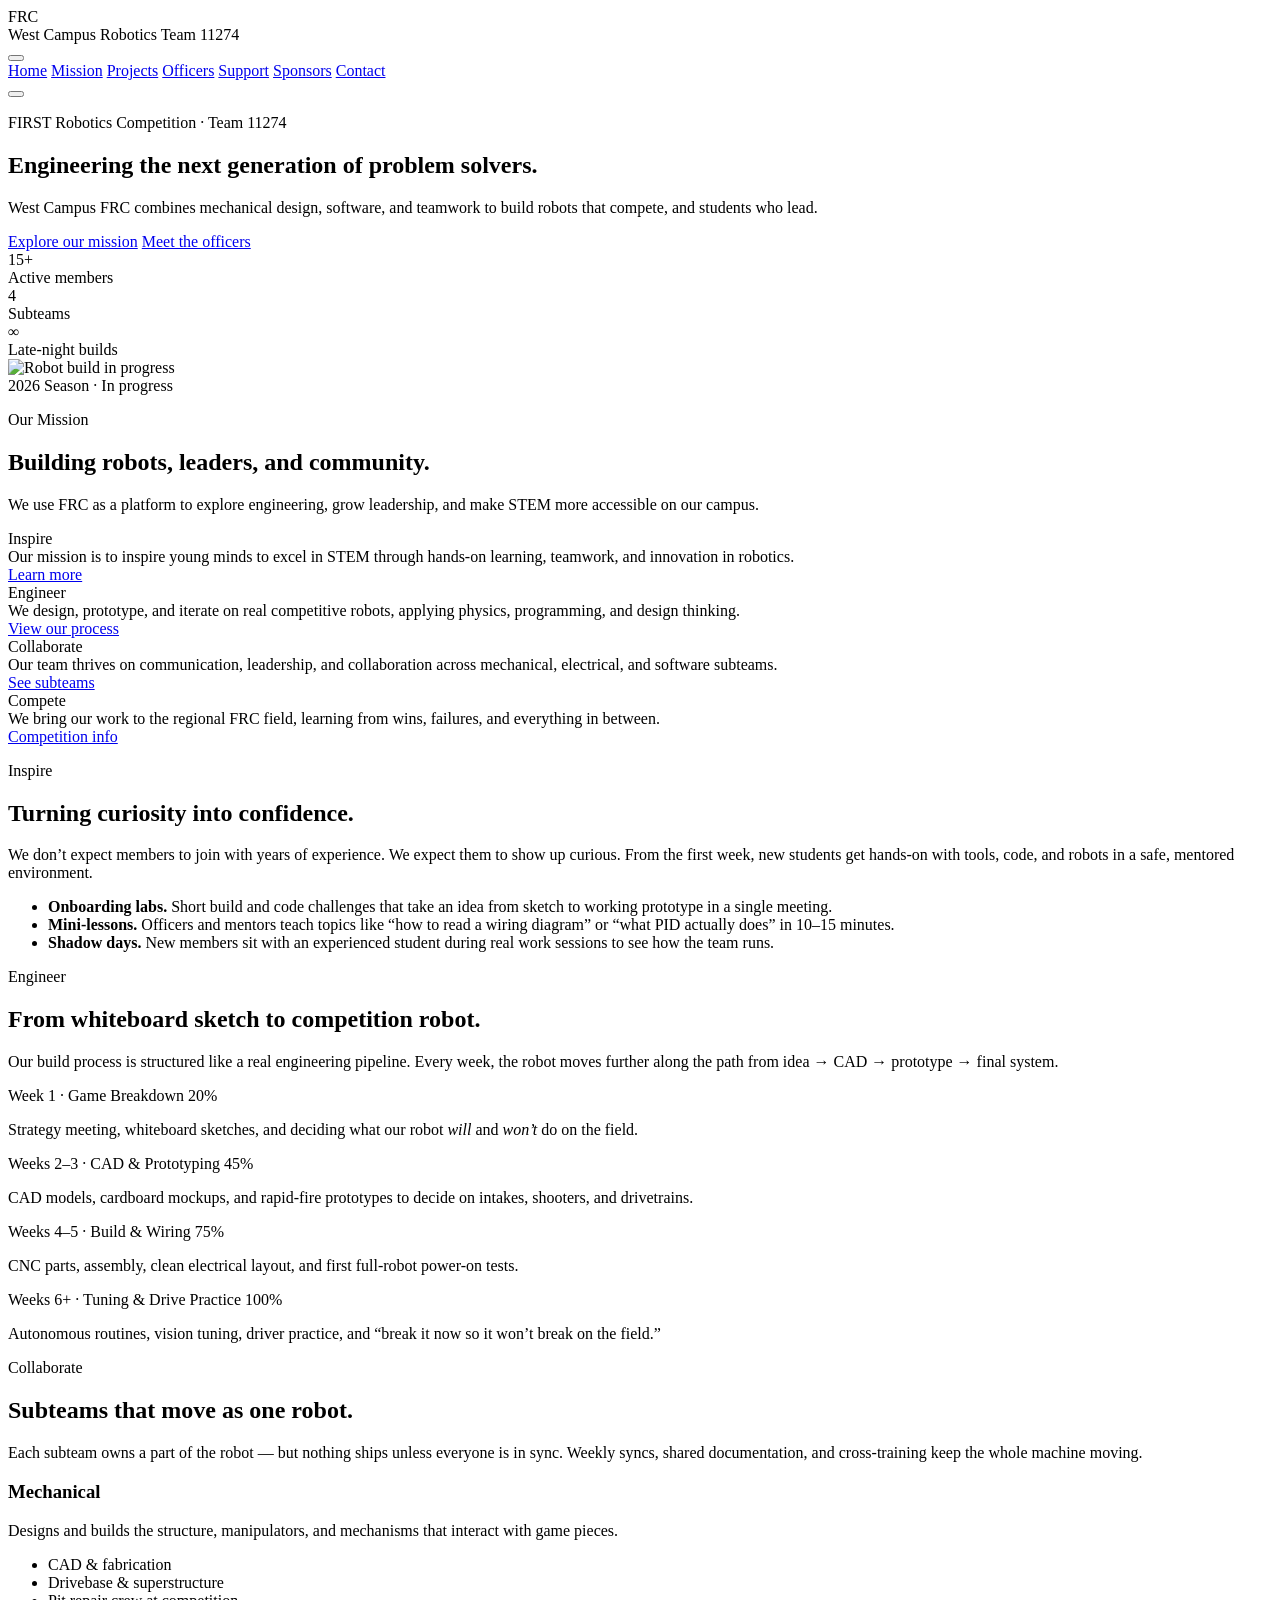
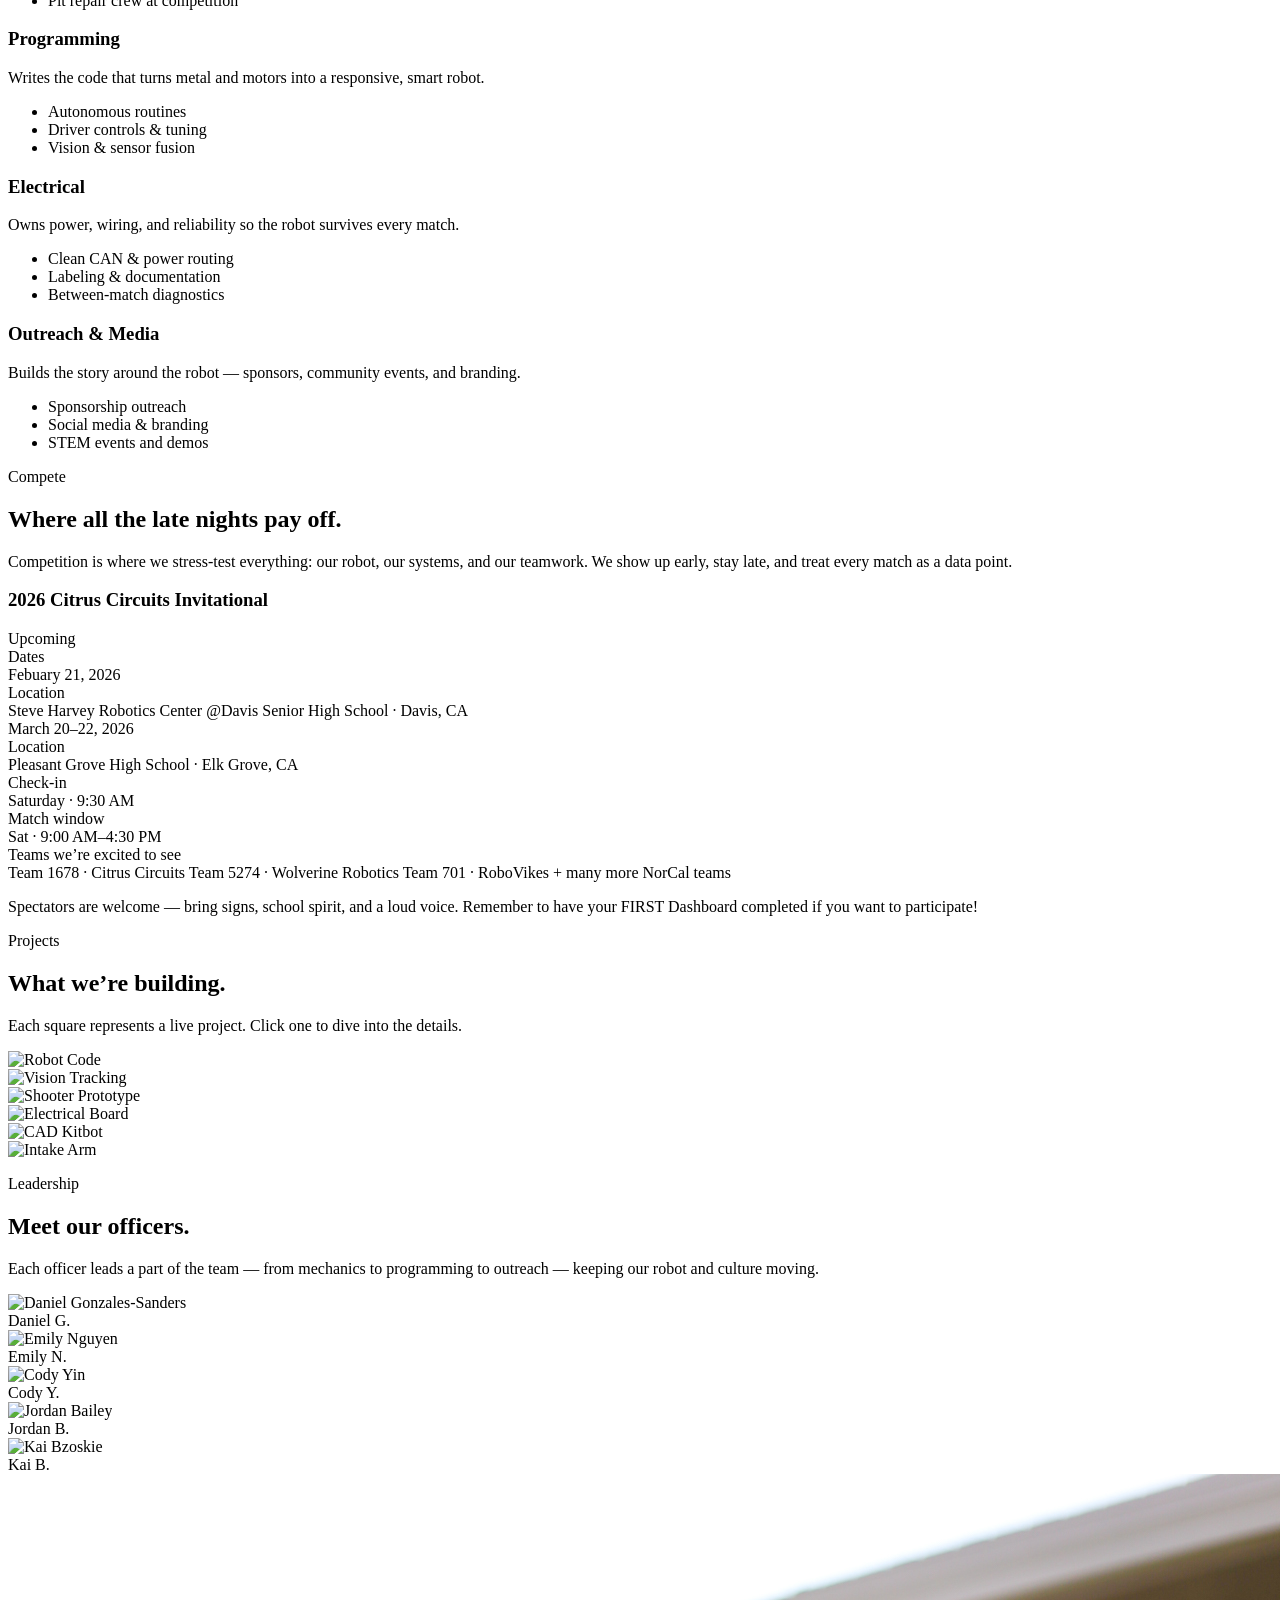
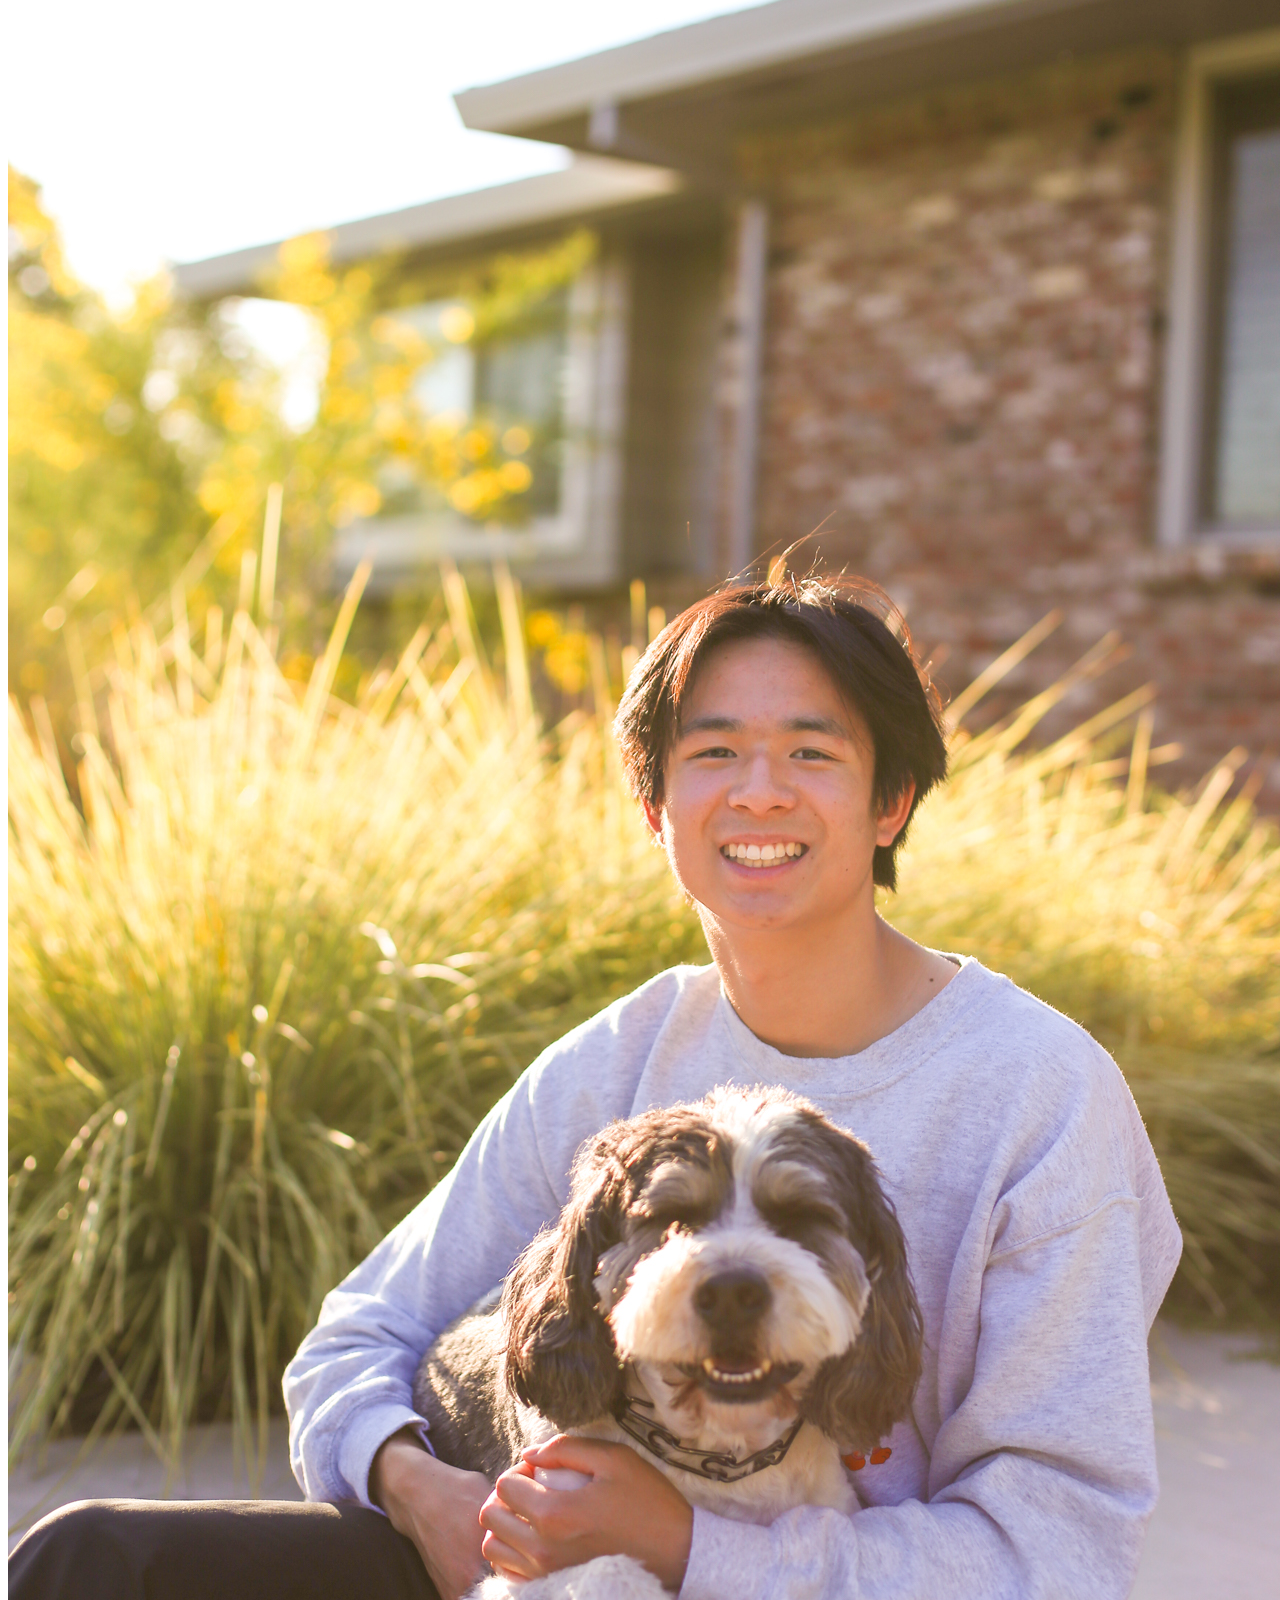
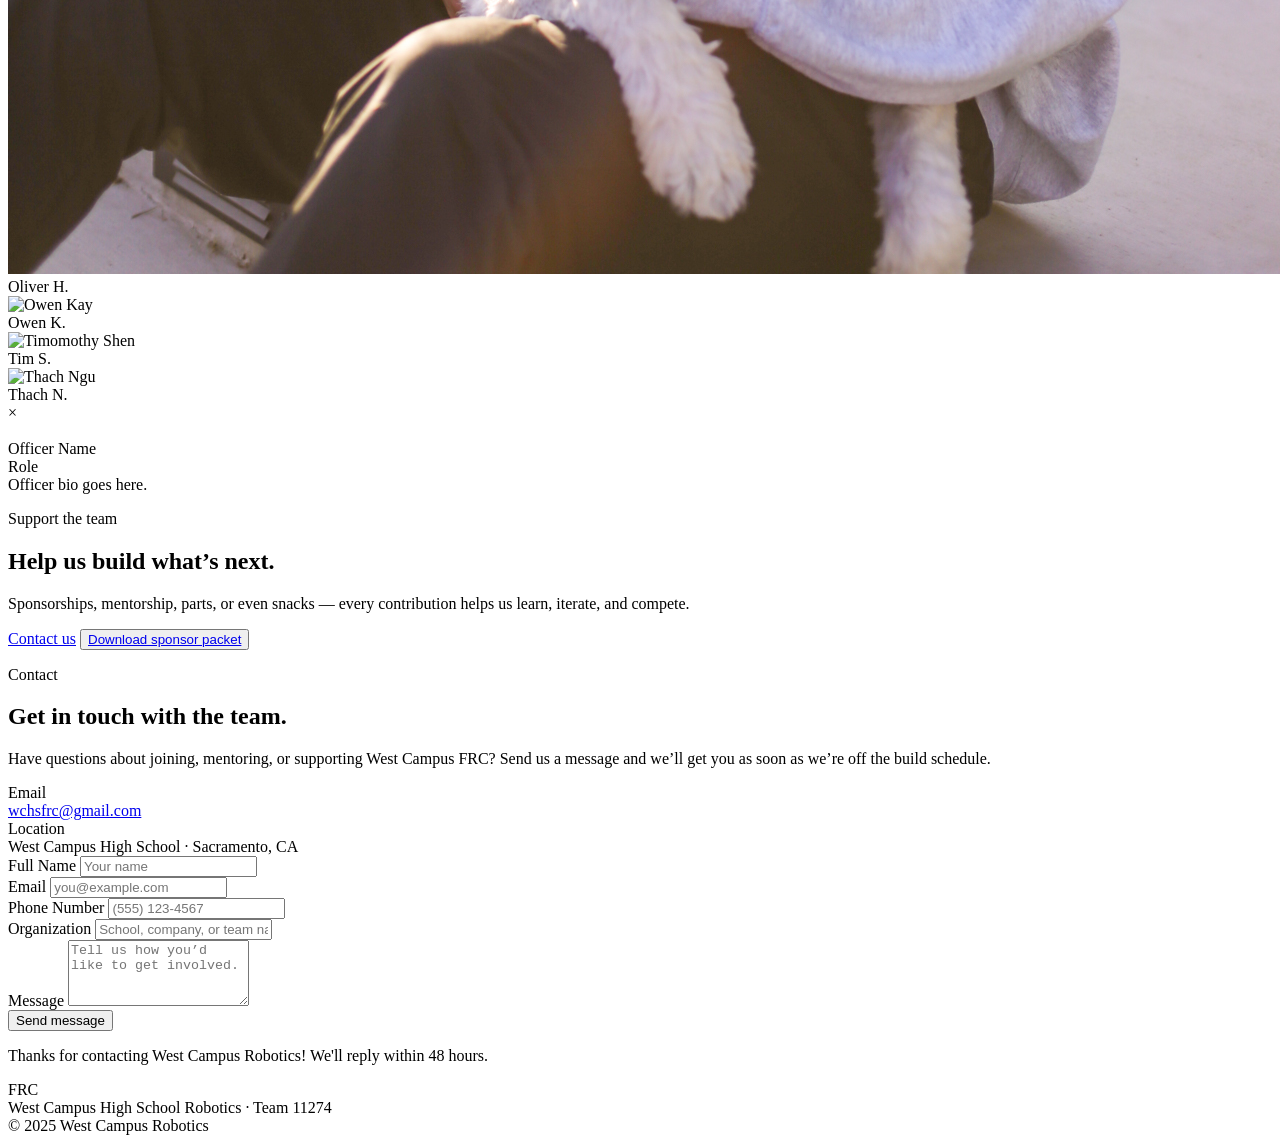
==== index.html @ cd5c5768 "Merge 1e0a1fef176ecf3894f6954271ad31648d14e95d into 5b5dcba4cce250e4c6a0058573b00d35b178fed2" ====
<!DOCTYPE html>
<html lang="en">
<head>
  <meta charset="UTF-8" />
  <meta name="viewport" content="width=device-width, initial-scale=1.0" />
  <title>West Campus FRC</title>
  <!-- Optional: Archscale-style fonts -->
  <link href="https://fonts.googleapis.com/css2?family=DM+Sans:wght@400;500;700&family=Playfair+Display:wght@500;700&display=swap" rel="stylesheet">
  <link rel="stylesheet" href="index.css" />
  <script src="https://kit.fontawesome.com/eb28b34f1e.js" crossorigin="anonymous"></script>
</head>
<body>
  <div class="page-wrapper">

    <!-- ============ NAVBAR ============ -->
    <header class="navbar">
  <div class="nav-logo">
    <div class="logo-mark">FRC</div>
    <div class="logo-text">
      <span>West Campus</span>
      <span>Robotics Team 11274</span>
    </div>
  </div>

  <button class="nav-toggle" id="nav-toggle" aria-label="Toggle navigation">
    <i class="fa-solid fa-bars"></i>
  </button>

  <div class="nav-right">
    <nav class="nav-links" id="nav-links">
      <a href="#hero">Home</a>
      <a href="#mission">Mission</a>
      <a href="#projects">Projects</a>
      <a href="#officers">Officers</a>
      <a href="#support">Support</a>
      <a href="sponsors.html">Sponsors</a>
      <a href="#contact">Contact</a>
    </nav>

    <!-- theme toggle -->
    <button class="theme-toggle" id="theme-toggle" aria-label="Toggle light / dark mode">
      <span class="theme-icon theme-icon-sun">
        <i class="fa-solid fa-sun"></i>
      </span>
      <span class="theme-icon theme-icon-moon">
        <i class="fa-solid fa-moon"></i>
      </span>
    </button>
  </div>
</header>


    <!-- ============ HERO ============ -->
    <main class="main">
      <section class="hero" id="hero">
        <div class="hero-left">
          <p class="eyebrow">FIRST Robotics Competition · Team 11274</p>
          <h1 class="hero-title">Engineering the next generation of problem solvers.</h1>
          <p class="hero-subtitle">
            West Campus FRC combines mechanical design, software, and teamwork to build robots that compete, 
            and students who lead.
          </p>
          <div class="hero-actions">
            <a href="#mission" class="btn primary">Explore our mission</a>
            <a href="#officers" class="btn ghost">Meet the officers</a>
          </div>

          <div class="hero-stats">
            <div class="stat">
              <div class="stat-number">15+</div>
              <div class="stat-label">Active members</div>
            </div>
            <div class="stat">
              <div class="stat-number">4</div>
              <div class="stat-label">Subteams</div>
            </div>
            <div class="stat">
              <div class="stat-number">∞</div>
              <div class="stat-label">Late-night builds</div>
            </div>
          </div>
        </div>

        <div class="hero-right">
          <div class="hero-image-frame">
            <img src="robot-2791677_1920.jpg" alt="Robot build in progress" />
          </div>
          <div class="hero-tag">
            <span class="dot"></span>
            <span>2026 Season · In progress</span>
          </div>
        </div>
      </section>

      <!-- ============ MISSION SECTION ============ -->
      <section class="mission-section" id="mission">
        <div class="section-header">
          <p class="eyebrow">Our Mission</p>
          <h2 class="section-title">Building robots, leaders, and community.</h2>
          <p class="section-description">
            We use FRC as a platform to explore engineering, grow leadership, and make STEM more accessible on our campus.
          </p>
        </div>

        <div class="mission-grid">
          <div class="mission">
            <div class="mission-name">Inspire</div>
            <div class="mission-about">
              Our mission is to inspire young minds to excel in STEM through hands-on learning, teamwork, and innovation in robotics.
            </div>
            <div class="explore-btn">
              <a href="#mission-inspire" class="explore-btn">Learn more</a>
            </div>
          </div>
          <div class="mission">
            <div class="mission-name">Engineer</div>
            <div class="mission-about">
              We design, prototype, and iterate on real competitive robots, applying physics, programming, and design thinking.
            </div>
            <div class="explore-btn">
              <a href="#mission-engineer" class="explore-btn">View our process</a>
            </div>
          </div>
          <div class="mission">
            <div class="mission-name">Collaborate</div>
            <div class="mission-about">
              Our team thrives on communication, leadership, and collaboration across mechanical, electrical, and software subteams.
            </div>
            <div class="explore-btn">
              <a href="#mission-collaborate" class="explore-btn">See subteams</a>
            </div>
          </div>
          <div class="mission">
            <div class="mission-name">Compete</div>
            <div class="mission-about">
              We bring our work to the regional FRC field, learning from wins, failures, and everything in between.
            </div>
            <div class="explore-btn">
              <a href="#mission-compete" class="explore-btn">Competition info</a>
            </div>
          </div>
        </div>
      </section>

      <!-- ============ MISSION DETAIL: INSPIRE ============ -->
<section class="mission-detail inspire-detail" id="mission-inspire">
  <div class="mission-detail-inner">
    <div class="mission-detail-text">
      <p class="eyebrow">Inspire</p>
      <h2 class="section-title">Turning curiosity into confidence.</h2>
      <p class="section-description">
        We don’t expect members to join with years of experience. We expect them to show up curious.
        From the first week, new students get hands-on with tools, code, and robots in a safe, mentored
        environment.
      </p>

      <ul class="mission-bullets">
        <li><span><i class="fa-solid fa-flask"></i></span><div><strong>Onboarding labs.</strong> Short build and code challenges that take an idea from sketch to working prototype in a single meeting.</div></li>
        <li><span><i class="fa-solid fa-person-chalkboard"></i></span><div><strong>Mini-lessons.</strong> Officers and mentors teach topics like “how to read a wiring diagram” or “what PID actually does” in 10–15 minutes.</div></li>
        <li><span><i class="fa-solid fa-people-group"></i></span><div><strong>Shadow days.</strong> New members sit with an experienced student during real work sessions to see how the team runs.</div></li>
      </ul>
    </div>
  </div>
</section>

<!-- ============ MISSION DETAIL: ENGINEER ============ -->
<section class="mission-detail engineer-detail" id="mission-engineer">
  <div class="mission-detail-inner">
    <div class="mission-detail-text">
      <p class="eyebrow">Engineer</p>
      <h2 class="section-title">From whiteboard sketch to competition robot.</h2>
      <p class="section-description">
        Our build process is structured like a real engineering pipeline. Every week, the robot moves
        further along the path from idea → CAD → prototype → final system.
      </p>

      <div class="process-timeline">
        <div class="timeline-step" data-percent="20">
          <div class="timeline-top">
            <span class="timeline-label">Week 1 · Game Breakdown</span>
            <span class="timeline-percent">0%</span>
          </div>
          <div class="timeline-bar">
            <div class="timeline-bar-inner"></div>
          </div>
          <p class="timeline-desc">
            Strategy meeting, whiteboard sketches, and deciding what our robot <em>will</em> and <em>won’t</em> do on the field.
          </p>
        </div>

        <div class="timeline-step" data-percent="45">
          <div class="timeline-top">
            <span class="timeline-label">Weeks 2–3 · CAD & Prototyping</span>
            <span class="timeline-percent">0%</span>
          </div>
          <div class="timeline-bar">
            <div class="timeline-bar-inner"></div>
          </div>
          <p class="timeline-desc">
            CAD models, cardboard mockups, and rapid-fire prototypes to decide on intakes, shooters, and drivetrains.
          </p>
        </div>

        <div class="timeline-step" data-percent="75">
          <div class="timeline-top">
            <span class="timeline-label">Weeks 4–5 · Build & Wiring</span>
            <span class="timeline-percent">0%</span>
          </div>
          <div class="timeline-bar">
            <div class="timeline-bar-inner"></div>
          </div>
          <p class="timeline-desc">
            CNC parts, assembly, clean electrical layout, and first full-robot power-on tests.
          </p>
        </div>

        <div class="timeline-step" data-percent="100">
          <div class="timeline-top">
            <span class="timeline-label">Weeks 6+ · Tuning & Drive Practice</span>
            <span class="timeline-percent">0%</span>
          </div>
          <div class="timeline-bar">
            <div class="timeline-bar-inner"></div>
          </div>
          <p class="timeline-desc">
            Autonomous routines, vision tuning, driver practice, and “break it now so it won’t break on the field.”
          </p>
        </div>
      </div>
    </div>
  </div>
</section>

<!-- ============ MISSION DETAIL: COLLABORATE ============ -->
<section class="mission-detail collaborate-detail" id="mission-collaborate">
  <div class="mission-detail-inner">
    <div class="mission-detail-text">
      <p class="eyebrow">Collaborate</p>
      <h2 class="section-title">Subteams that move as one robot.</h2>
      <p class="section-description">
        Each subteam owns a part of the robot — but nothing ships unless everyone is in sync.
        Weekly syncs, shared documentation, and cross-training keep the whole machine moving.
      </p>

      <div class="subteam-grid">
        <div class="subteam-card">
          <h3>Mechanical</h3>
          <p>Designs and builds the structure, manipulators, and mechanisms that interact with game pieces.</p>
          <ul>
            <li>CAD & fabrication</li>
            <li>Drivebase & superstructure</li>
            <li>Pit repair crew at competition</li>
          </ul>
        </div>

        <div class="subteam-card">
          <h3>Programming</h3>
          <p>Writes the code that turns metal and motors into a responsive, smart robot.</p>
          <ul>
            <li>Autonomous routines</li>
            <li>Driver controls & tuning</li>
            <li>Vision & sensor fusion</li>
          </ul>
        </div>

        <div class="subteam-card">
          <h3>Electrical</h3>
          <p>Owns power, wiring, and reliability so the robot survives every match.</p>
          <ul>
            <li>Clean CAN & power routing</li>
            <li>Labeling & documentation</li>
            <li>Between-match diagnostics</li>
          </ul>
        </div>

        <div class="subteam-card">
          <h3>Outreach & Media</h3>
          <p>Builds the story around the robot — sponsors, community events, and branding.</p>
          <ul>
            <li>Sponsorship outreach</li>
            <li>Social media & branding</li>
            <li>STEM events and demos</li>
          </ul>
        </div>
      </div>
    </div>
  </div>
</section>

<!-- ============ MISSION DETAIL: COMPETE ============ -->
<section class="mission-detail compete-detail" id="mission-compete">
  <div class="mission-detail-inner">
    <div class="mission-detail-text">
      <p class="eyebrow">Compete</p>
      <h2 class="section-title">Where all the late nights pay off.</h2>
      <p class="section-description">
        Competition is where we stress-test everything: our robot, our systems, and our teamwork. We show up early,
        stay late, and treat every match as a data point.
      </p>

      <div class="event-card">
        <div class="event-header">
          <h3>2026 Citrus Circuits Invitational</h3>
          <span class="event-tag">Upcoming</span>
        </div>
        <div class="event-info-grid">
          <div>
            <div class="event-label">Dates</div>
            <div class="event-value">Febuary 21, 2026</div>
          </div>
          <div>
            <div class="event-label">Location</div>
            <div class="event-value">Steve Harvey Robotics Center @Davis Senior High School · Davis, CA</div>
            <div class="event-value">March 20–22, 2026</div>
          </div>
          <div>
            <div class="event-label">Location</div>
            <div class="event-value">Pleasant Grove High School · Elk Grove, CA</div>
          </div>
          <div>
            <div class="event-label">Check-in</div>
            <div class="event-value">Saturday · 9:30 AM</div>
          </div>
          <div>
            <div class="event-label">Match window</div>
            <div class="event-value">Sat · 9:00 AM–4:30 PM</div>
          </div>
        </div>

        <div class="event-opponents">
          <div class="event-label">Teams we’re excited to see</div>
          <div class="opponent-chips">
            <span>Team 1678 · Citrus Circuits</span>
            <span>Team 5274 · Wolverine Robotics</span>
            <span>Team 701 · RoboVikes</span>
            <span>+ many more NorCal teams</span>
          </div>
        </div>

        <p class="event-note">
          Spectators are welcome — bring signs, school spirit, and a loud voice.  
          Remember to have your FIRST Dashboard completed if you want to participate!
        </p>
      </div>
    </div>
  </div>
</section>


      <!-- ============ PROJECTS ============ -->
<section class="projects-section" id="projects">
  <div class="section-header">
    <p class="eyebrow">Projects</p>
    <h2 class="section-title">What we’re building.</h2>
    <p class="section-description">
      Each square represents a live project. Click one to dive into the details.
    </p>
  </div>

  <!-- Masonry-style grid -->
  <div class="projects-grid">
    <div class="project-tile large"
         data-title="Robot Code"
         data-desc="The essential code required to control the robot in competition."
         data-members="Daniel, Owen, Kai"
         data-img="robot1.jpg">
    </div>

    <div class="project-tile wide"
         data-title="Vision Tracking"
         data-desc="AI-powered AprilTag detection feeding real-time pose estimates into autonomous path planning."
         data-members="Emily, Jordan"
         data-img="IMG_4439.jpeg">
    </div>

    <div class="project-tile tall"
         data-title="Shooter Prototype"
         data-desc="Spin-up wheel shooter with adjustable hood for high-accuracy scoring at varying distances."
         data-members="Cody, Daniel"
         data-img="IMG_4515.jpeg">
    </div>

    <div class="project-tile"
         data-title="Electrical Board"
         data-desc="Reworking power routing, CAN loops, and labeling so repairs between matches take minutes, not hours."
         data-members="Kai, Emily"
         data-img="IMG_4586.jpeg">
    </div>

    <div class="project-tile small"
         data-title="CAD Kitbot"
         data-desc="Full parametric CAD assembly of the base chassis so new members can learn from a clean model."
         data-members="Owen, Cody"
         data-img="bumper.jpeg">
    </div>

    <div class="project-tile wide"
         data-title="Intake Arm"
         data-desc="Deployable intake tuned for fast floor pickup without compromising frame perimeter rules."
         data-members="Daniel, Jordan"
         data-img="IMG_4610.jpeg">
    </div>
  </div>
</section>


      <!-- ============ OFFICERS SECTION ============ -->
      <section class="officer-section" id="officers">
        <div class="section-header">
          <p class="eyebrow">Leadership</p>
          <h2 class="section-title">Meet our officers.</h2>
          <p class="section-description">
            Each officer leads a part of the team — from mechanics to programming to outreach — keeping our robot and culture moving.
          </p>
        </div>

        <div class="officers">
          <div class="officer" id="danielg">
            <div class="picture">
              <img src="1000006856.jpg" alt="Daniel Gonzales-Sanders">
            </div>
            <div class="officer-cover">Daniel G.</div>
          </div>

          <div class="officer" id="emilyn">
            <div class="picture">
              <img src="1000006857.jpg" alt="Emily Nguyen">
            </div>
            <div class="officer-cover">Emily N.</div>
          </div>

          <div class="officer" id="codyy">
            <div class="picture">
              <img src="IMG_20251208_205117(1).jpg" alt="Cody Yin">
            </div>
            <div class="officer-cover">Cody Y.</div>
          </div>

          <div class="officer" id="jordanb">
            <div class="picture">
              <img src="9068102699051357667.jpg.jpeg" alt="Jordan Bailey">
            </div>
            <div class="officer-cover">Jordan B.</div>
          </div>

          <div class="officer" id="kaib">
            <div class="picture">
              <img src="kaib.png" alt="Kai Bzoskie">
            </div>
            <div class="officer-cover">Kai B.</div>
          </div>

          <div class="officer" id="oliverh">
            <div class="picture">
              <img src="2025OliverASB-2.JPG" alt="Oliver Hsu">
            </div>
            <div class="officer-cover">Oliver H.</div>
          </div>
          <div class="officer" id="owenk">
            <div class="picture">
              <img src="1000006859.jpg" alt="Owen Kay" style="object-position: center;">
            </div>
            <div class="officer-cover">Owen K.</div>
          </div>
          <div class="officer" id="tims">
            <div class="picture">
              <img src="engineer-8499904_1920.jpg" alt="Timomothy Shen">
            </div>
            <div class="officer-cover">Tim S.</div>
          </div>
          <div class="officer" id="thachn">
            <div class="picture">
              <img src="IMG_5117.jpg" alt="Thach Ngu" style="object-position: center;">
            </div>
            <div class="officer-cover">Thach N.</div>
          </div>
          
          
          

          <!-- Officer popup -->
          <div class="officer-popup" id="officer-popup">
            <div class="close-btn" id="popup-close">×</div>
            <div class="officer-popup-top">
              <div class="officer-popup-img">
                <img src="1000006856.jpg" alt="" id="officer-popup-img">
              </div>
              <div class="officer-popup-name-role">
                <div class="officer-popup-name" id="officer-popup-name">Officer Name</div>
                <div class="officer-popup-role" id="officer-popup-role">Role</div>
              </div>
            </div>
            <div class="officer-popup-bottom" id="officer-popup-bio">
              Officer bio goes here.
            </div>
          </div>
        </div>
      </section>

      


      <!-- ============ SUPPORT / FOOTER CTA ============ -->
      <section class="support-section" id="support">
        <div class="support-inner">
          <div class="support-left">
            <p class="eyebrow">Support the team</p>
            <h2 class="section-title">Help us build what’s next.</h2>
            <p class="section-description">
              Sponsorships, mentorship, parts, or even snacks — every contribution helps us learn, iterate, and compete.
            </p>
          </div>
          <div class="support-right">
            <a href="mailto:wchsfrc@gmail.com" id="contact-btn" class="btn primary">Contact us</a>
            <button class="btn ghost" id="download-btn" type="button" >
              <a href="Red and White Corporate Manager Services Contract A4.pdf" class="download-btn" download>Download sponsor packet</a></button>
          </div>
        </div>
      </section>

        <section class="contact-section" id="contact">
        <div class="contact-inner">
          <div class="contact-left">
            <p class="eyebrow">Contact</p>
            <h2 class="section-title">Get in touch with the team.</h2>
            <p class="section-description">
              Have questions about joining, mentoring, or supporting West Campus FRC? 
              Send us a message and we’ll get you as soon as we’re off the build schedule.
            </p>

            <div class="contact-details">
              <div class="contact-row">
                <i class="fa-solid fa-envelope"></i>
                <div>
                  <div class="contact-label">Email</div>
                  <a href="mailto:wchsfrc@gmail.com">wchsfrc@gmail.com</a>
                </div>
              </div>
              <div class="contact-row">
                <i class="fa-solid fa-location-dot"></i>
                <div>
                  <div class="contact-label">Location</div>
                  <div>West Campus High School · Sacramento, CA</div>
                </div>
              </div>
            </div>
          </div>

          <form class="contact-form" id="contact-form" action="https://formsubmit.co/wchsfrc@gmail.com" method="POST">
            <input type="hidden" name="_subject" value="New message from West Campus FRC site">
            <input type="hidden" name="_template" value="table">
            <input type="hidden" name="_captcha" value="false">
            <input type="hidden" name="_autoresponse" value="Thanks for contacting West Campus Robotics! We'll reply soon.">
            <input type="hidden" name="_next" value="">

            <input type="text" name="_honey" style="display:none">


            <div class="form-row">
              <label for="name">Full Name</label>
              <input type="text" id="name" name="name" placeholder="Your name" required>
            </div>
            <div class="form-row">
              <label for="email">Email</label>
              <input type="email" id="email" name="email" placeholder="you@example.com" required>
            </div>
            <div class="form-row">
              <label for="phone">Phone Number</label>
              <input
                type="tel"
                id="phone"
                name="phone"
                placeholder="(555) 123-4567"
                pattern="[\d\s\-\+\(\)]{7,}" inputmode="numeric" required

              >
            </div>

            <div class="form-row">
              <label for="organization">Organization</label>
              <input
                type="text"
                id="organization"
                name="organization"
                placeholder="School, company, or team name" required
              >
            </div>

            <div class="form-row">
              <label for="message">Message</label>
              <textarea id="message" name="message" rows="4" placeholder="Tell us how you’d like to get involved." required></textarea>
            </div>
            <button type="submit" class="btn primary form-submit">Send message</button>
            <p class="form-success" id="form-success">
              Thanks for contacting West Campus Robotics! We'll reply within 48 hours.
            </p>
          </form>
        </div>
      </section>

    </main>

    <footer class="footer">
      <div class="footer-left">
        <div class="logo-mark">FRC</div>
        <span>West Campus High School Robotics · Team 11274</span>
      </div>
      <div class="footer-right">
        <span>© 2025 West Campus Robotics</span>
      </div>
    </footer>
  </div>

  <script src="index.js"></script>
</body>
</html>
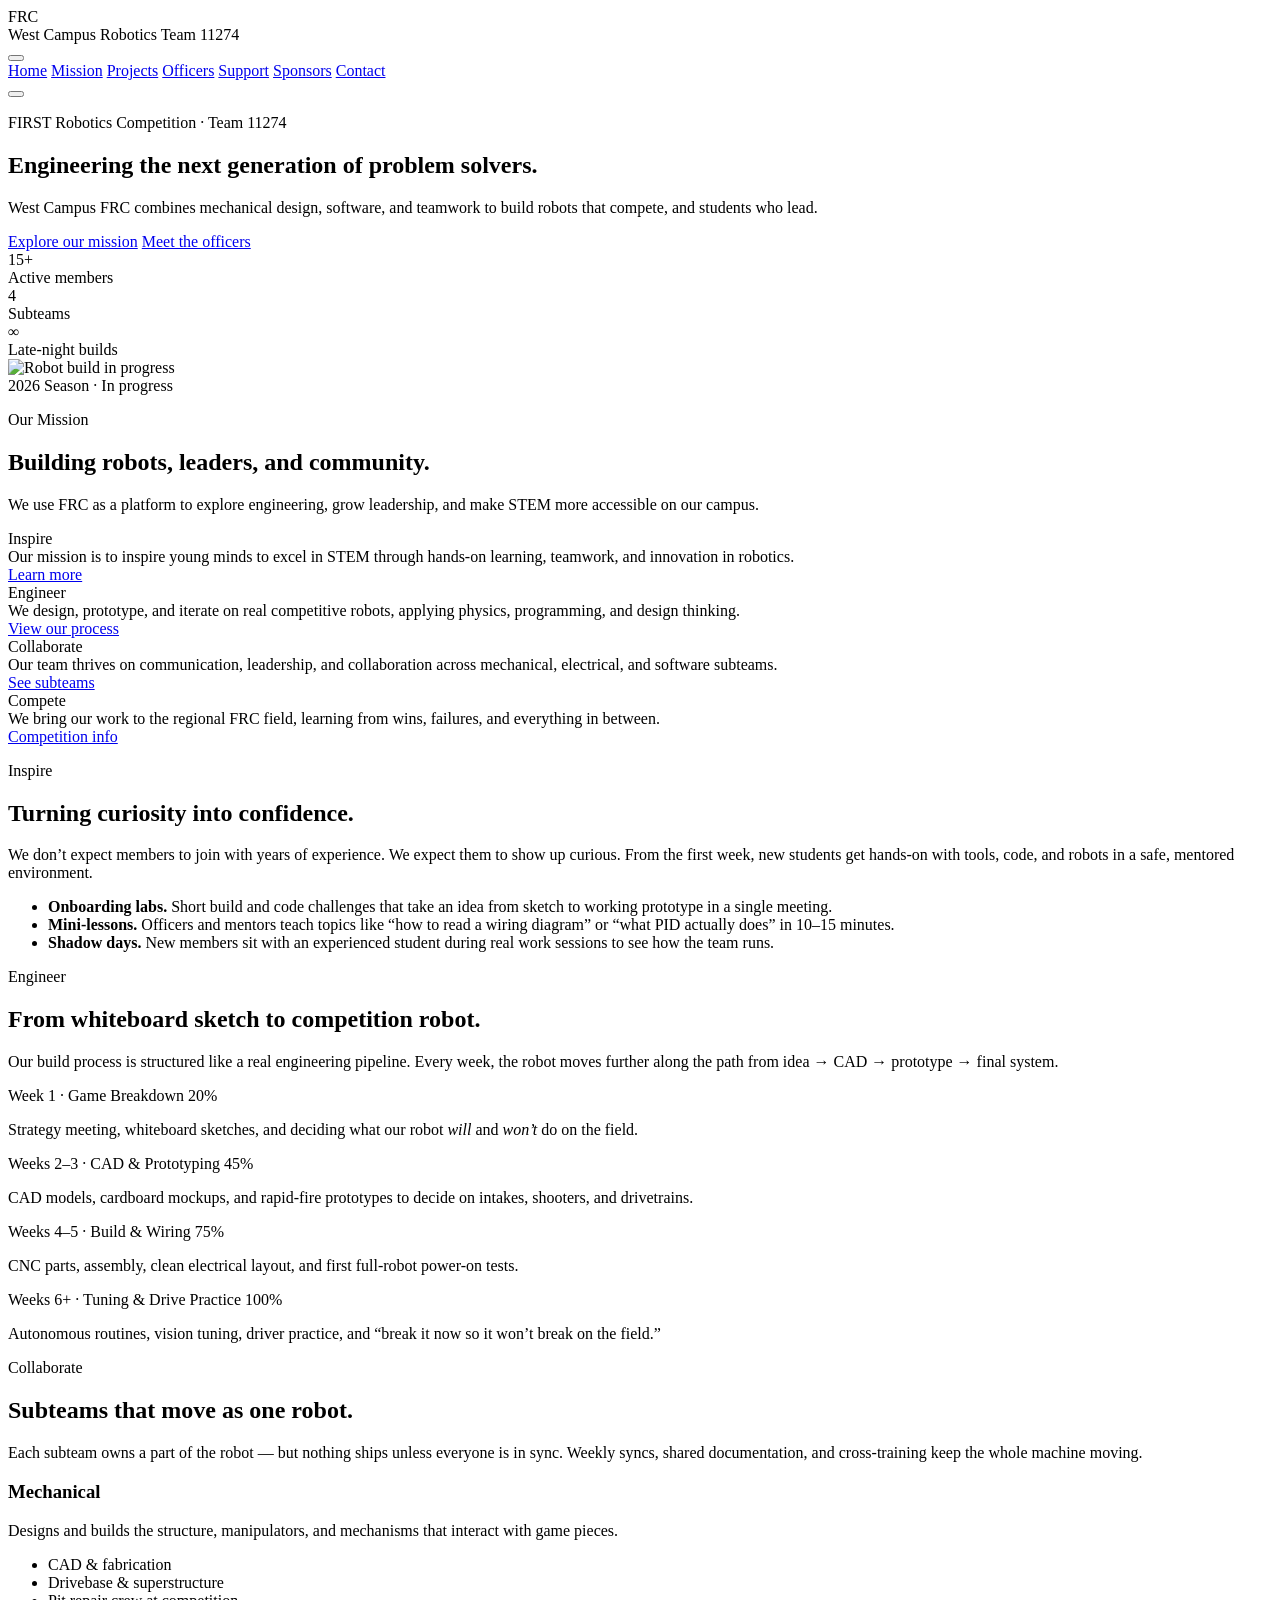
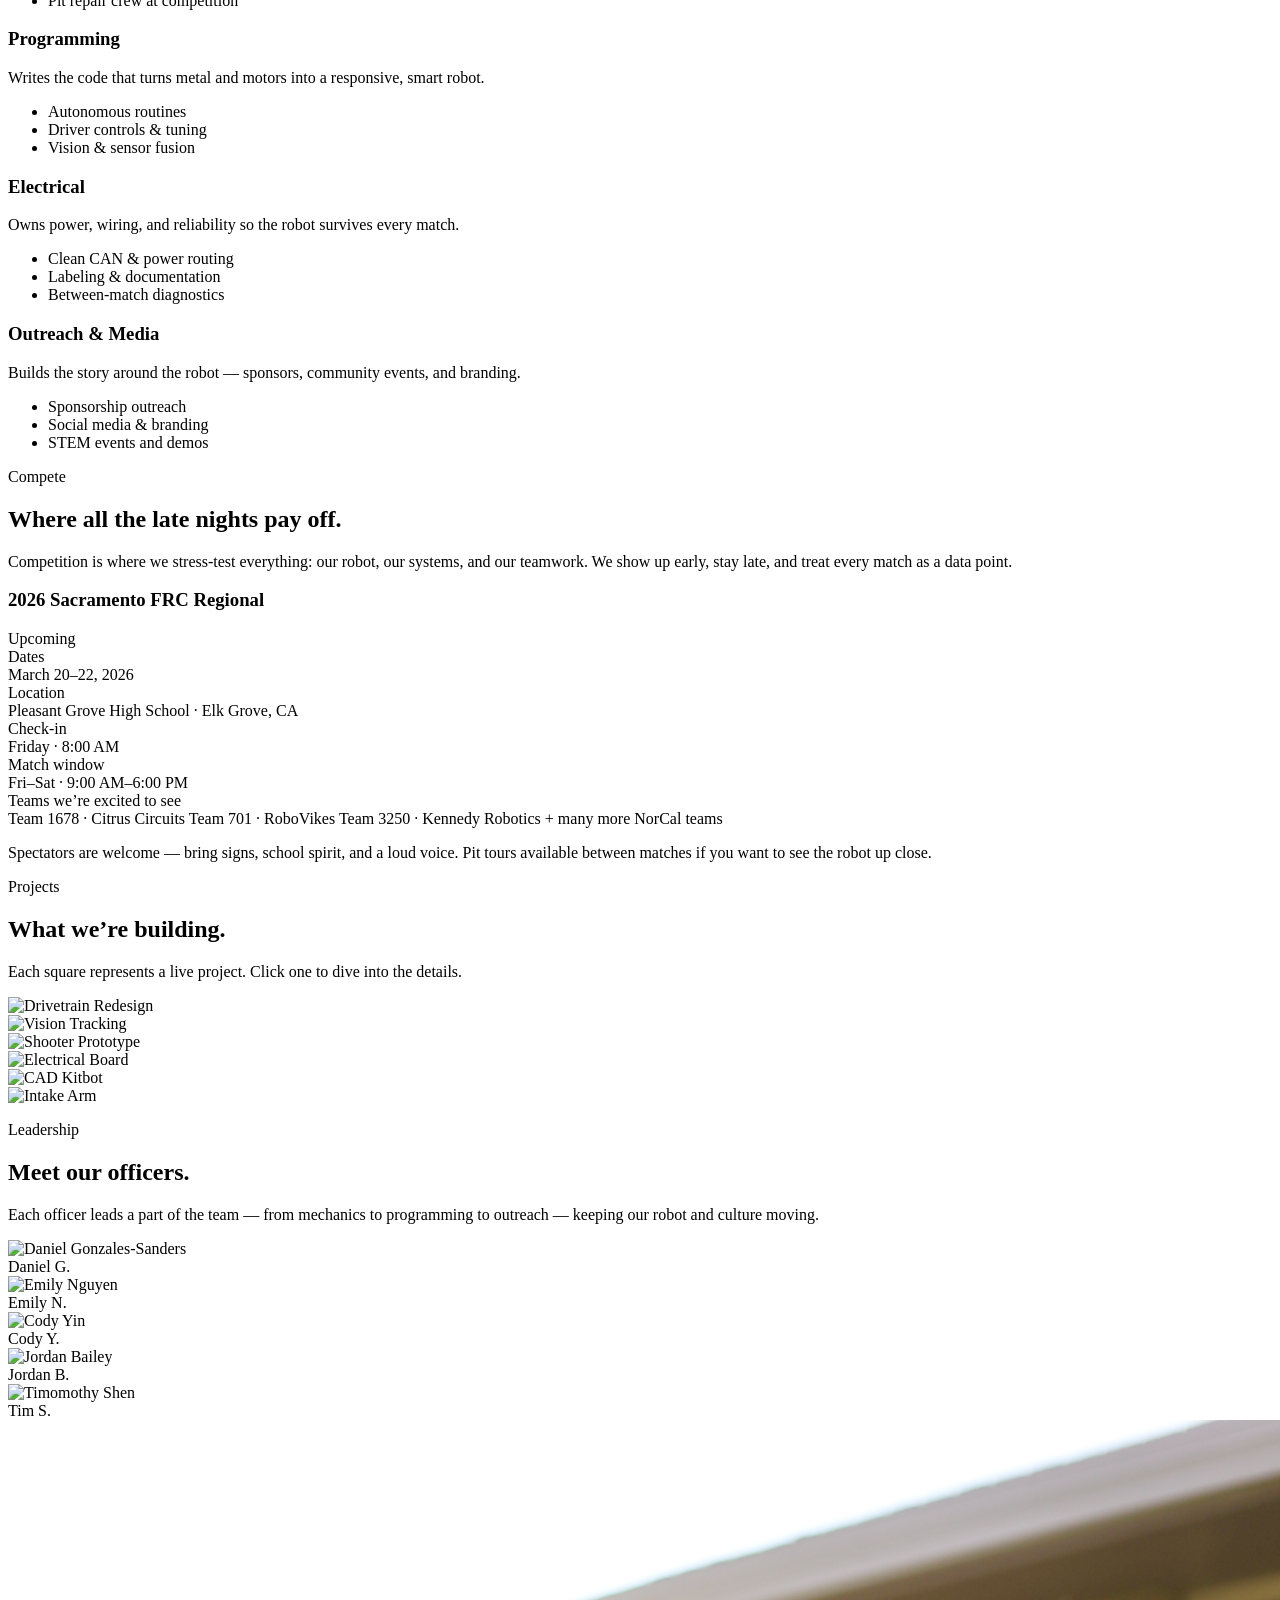
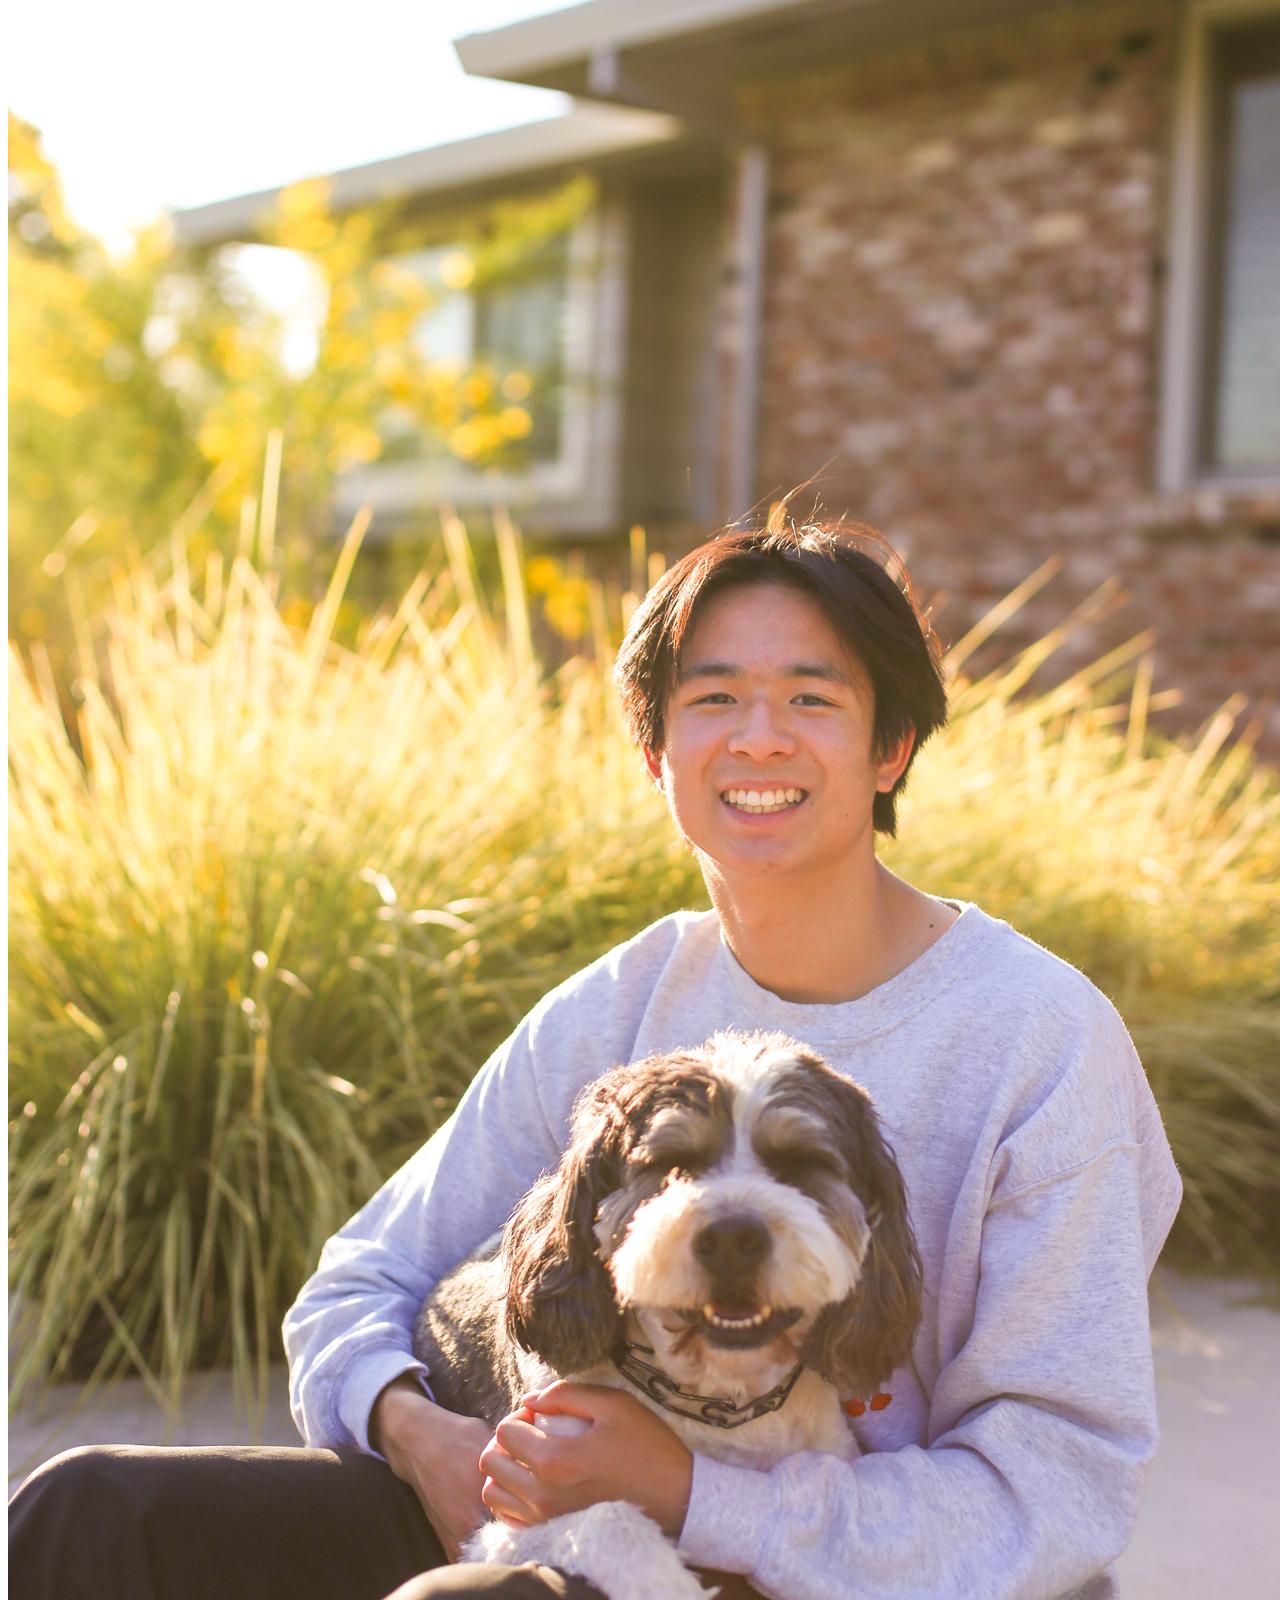
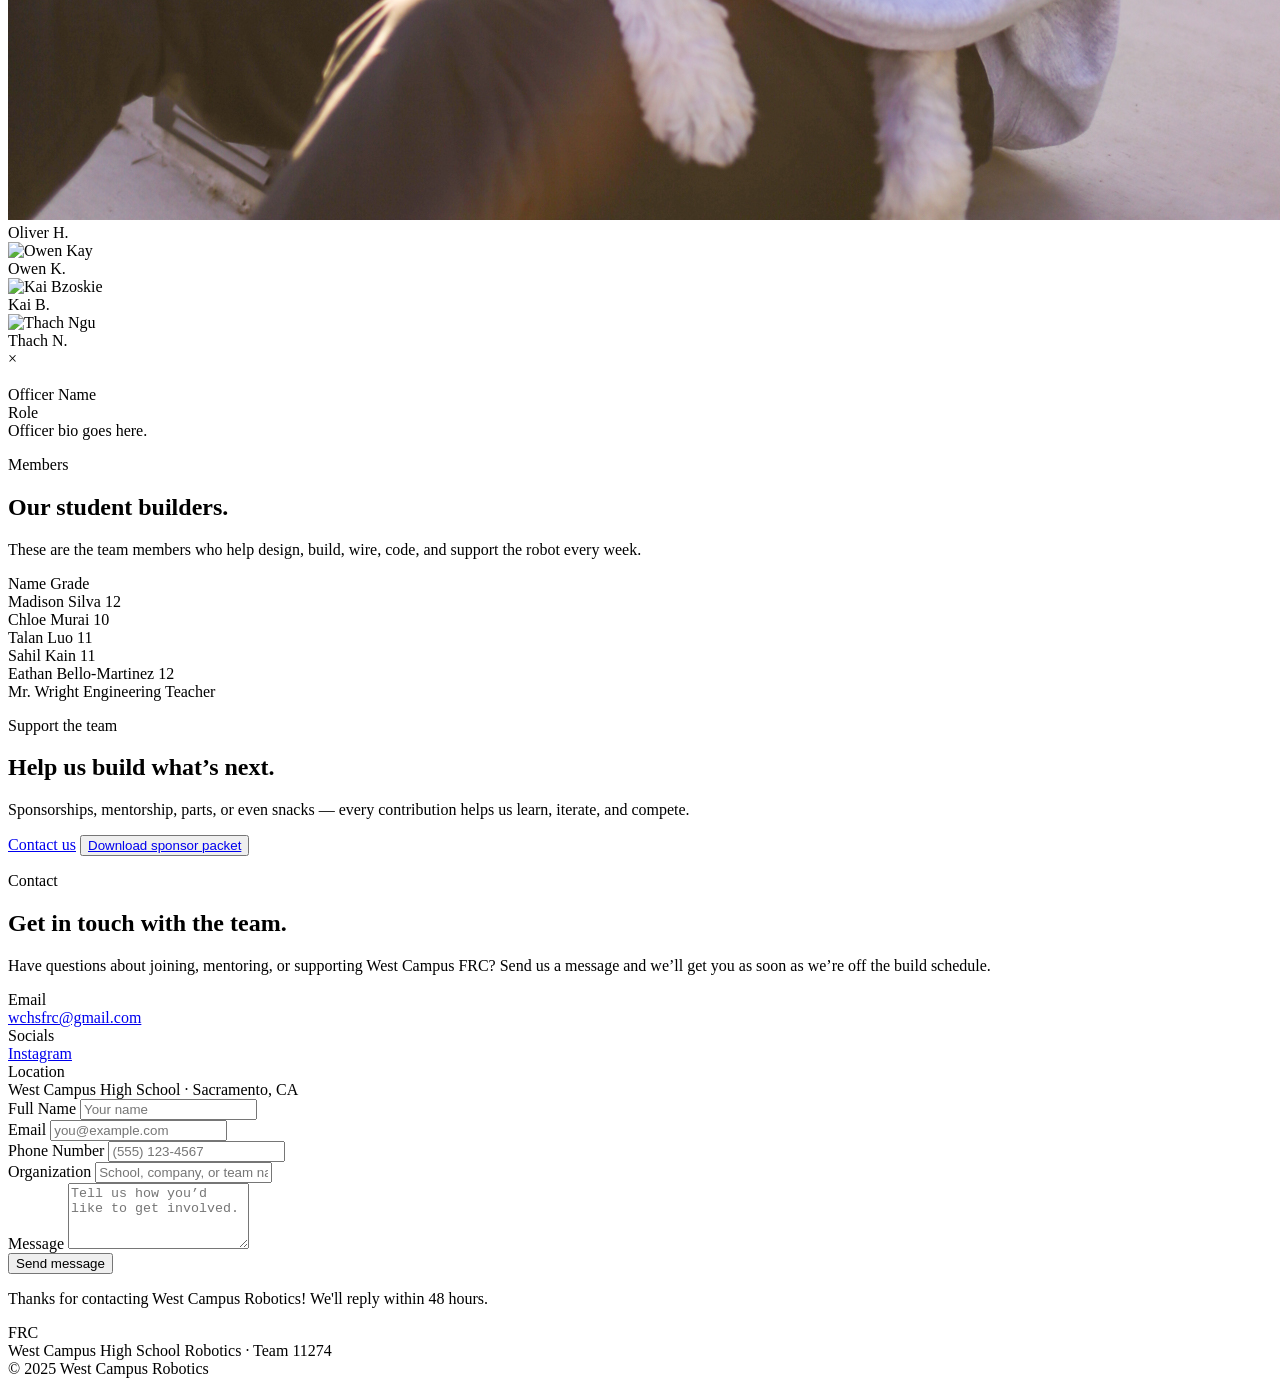
==== commit 22f4f39e: "Added Oliver and Madison, changed officer card order. Added socials link too Social media link still" ====
--- a/index.html
+++ b/index.html
@@ -300,17 +300,12 @@
 
       <div class="event-card">
         <div class="event-header">
-          <h3>2026 Citrus Circuits Invitational</h3>
+          <h3>2026 Sacramento FRC Regional</h3>
           <span class="event-tag">Upcoming</span>
         </div>
         <div class="event-info-grid">
           <div>
             <div class="event-label">Dates</div>
-            <div class="event-value">Febuary 21, 2026</div>
-          </div>
-          <div>
-            <div class="event-label">Location</div>
-            <div class="event-value">Steve Harvey Robotics Center @Davis Senior High School · Davis, CA</div>
             <div class="event-value">March 20–22, 2026</div>
           </div>
           <div>
@@ -319,11 +314,11 @@
           </div>
           <div>
             <div class="event-label">Check-in</div>
-            <div class="event-value">Saturday · 9:30 AM</div>
+            <div class="event-value">Friday · 8:00 AM</div>
           </div>
           <div>
             <div class="event-label">Match window</div>
-            <div class="event-value">Sat · 9:00 AM–4:30 PM</div>
+            <div class="event-value">Fri–Sat · 9:00 AM–6:00 PM</div>
           </div>
         </div>
 
@@ -331,15 +326,15 @@
           <div class="event-label">Teams we’re excited to see</div>
           <div class="opponent-chips">
             <span>Team 1678 · Citrus Circuits</span>
-            <span>Team 5274 · Wolverine Robotics</span>
             <span>Team 701 · RoboVikes</span>
+            <span>Team 3250 · Kennedy Robotics</span>
             <span>+ many more NorCal teams</span>
           </div>
         </div>
 
         <p class="event-note">
           Spectators are welcome — bring signs, school spirit, and a loud voice.  
-          Remember to have your FIRST Dashboard completed if you want to participate!
+          Pit tours available between matches if you want to see the robot up close.
         </p>
       </div>
     </div>
@@ -360,8 +355,8 @@
   <!-- Masonry-style grid -->
   <div class="projects-grid">
     <div class="project-tile large"
-         data-title="Robot Code"
-         data-desc="The essential code required to control the robot in competition."
+         data-title="Drivetrain Redesign"
+         data-desc="Building a lightweight holonomic drivetrain for better agility and defensive endurance across matches."
          data-members="Daniel, Owen, Kai"
          data-img="robot1.jpg">
     </div>
@@ -443,6 +438,27 @@
             <div class="officer-cover">Jordan B.</div>
           </div>
 
+          <div class="officer" id="tims">
+            <div class="picture">
+              <img src="engineer-8499904_1920.jpg" alt="Timomothy Shen">
+            </div>
+            <div class="officer-cover">Tim S.</div>
+          </div>
+
+          <div class="officer" id="oliverh">
+            <div class="picture">
+              <img src="2025OliverASB-2.JPG" alt="Oliver Hsu">
+            </div>
+            <div class="officer-cover">Oliver H.</div>
+          </div>
+
+          <div class="officer" id="owenk">
+            <div class="picture">
+              <img src="1000006859.jpg" alt="Owen Kay">
+            </div>
+            <div class="officer-cover">Owen K.</div>
+          </div>
+
           <div class="officer" id="kaib">
             <div class="picture">
               <img src="kaib.png" alt="Kai Bzoskie">
@@ -450,31 +466,14 @@
             <div class="officer-cover">Kai B.</div>
           </div>
 
-          <div class="officer" id="oliverh">
-            <div class="picture">
-              <img src="2025OliverASB-2.JPG" alt="Oliver Hsu">
-            </div>
-            <div class="officer-cover">Oliver H.</div>
-          </div>
-          <div class="officer" id="owenk">
-            <div class="picture">
-              <img src="1000006859.jpg" alt="Owen Kay" style="object-position: center;">
-            </div>
-            <div class="officer-cover">Owen K.</div>
-          </div>
-          <div class="officer" id="tims">
-            <div class="picture">
-              <img src="engineer-8499904_1920.jpg" alt="Timomothy Shen">
-            </div>
-            <div class="officer-cover">Tim S.</div>
-          </div>
+          
           <div class="officer" id="thachn">
             <div class="picture">
               <img src="IMG_5117.jpg" alt="Thach Ngu" style="object-position: center;">
             </div>
             <div class="officer-cover">Thach N.</div>
           </div>
-          
+
           
           
 
@@ -497,7 +496,51 @@
         </div>
       </section>
 
-      
+      <!-- ============ MEMBERS SECTION ============ -->
+      <section class="members-section" id="members">
+        <div class="section-header">
+          <p class="eyebrow">Members</p>
+          <h2 class="section-title">Our student builders.</h2>
+          <p class="section-description">
+            These are the team members who help design, build, wire, code, and support the robot
+            every week. 
+          </p>
+        </div>
+
+        <div class="members-card">
+          <div class="members-row members-header">
+            <span>Name</span>
+            <span>Grade</span>
+          </div>
+
+          <!-- EXAMPLES – replace with your actual members (A–Z, no officers) -->
+          <div class="members-row">
+            <span>Madison Silva</span>
+            <span>12</span>
+          </div>
+          <div class="members-row">
+            <span>Chloe Murai</span>
+            <span>10</span>
+          </div>
+          <div class="members-row">
+            <span>Talan Luo</span>
+            <span>11</span>
+          </div>
+          <div class="members-row">
+            <span>Sahil Kain</span>
+            <span>11</span>
+          </div>
+          <div class="members-row">
+            <span>Eathan Bello-Martinez</span>
+            <span>12</span>
+          </div>
+          <div class="members-row">
+            <span>Mr. Wright</span>
+            <span>Engineering Teacher</span>
+          </div>
+          <!-- keep going in alphabetical order by last name -->
+        </div>
+      </section>
 
 
       <!-- ============ SUPPORT / FOOTER CTA ============ -->
@@ -536,6 +579,9 @@
                   <a href="mailto:wchsfrc@gmail.com">wchsfrc@gmail.com</a>
                 </div>
               </div>
+              <div class="contact-label">Socials </div>
+                  <a href="https://www.instagram.com/westcampusfrc/"  target="_blank">Instagram</a>
+                </div>
               <div class="contact-row">
                 <i class="fa-solid fa-location-dot"></i>
                 <div>
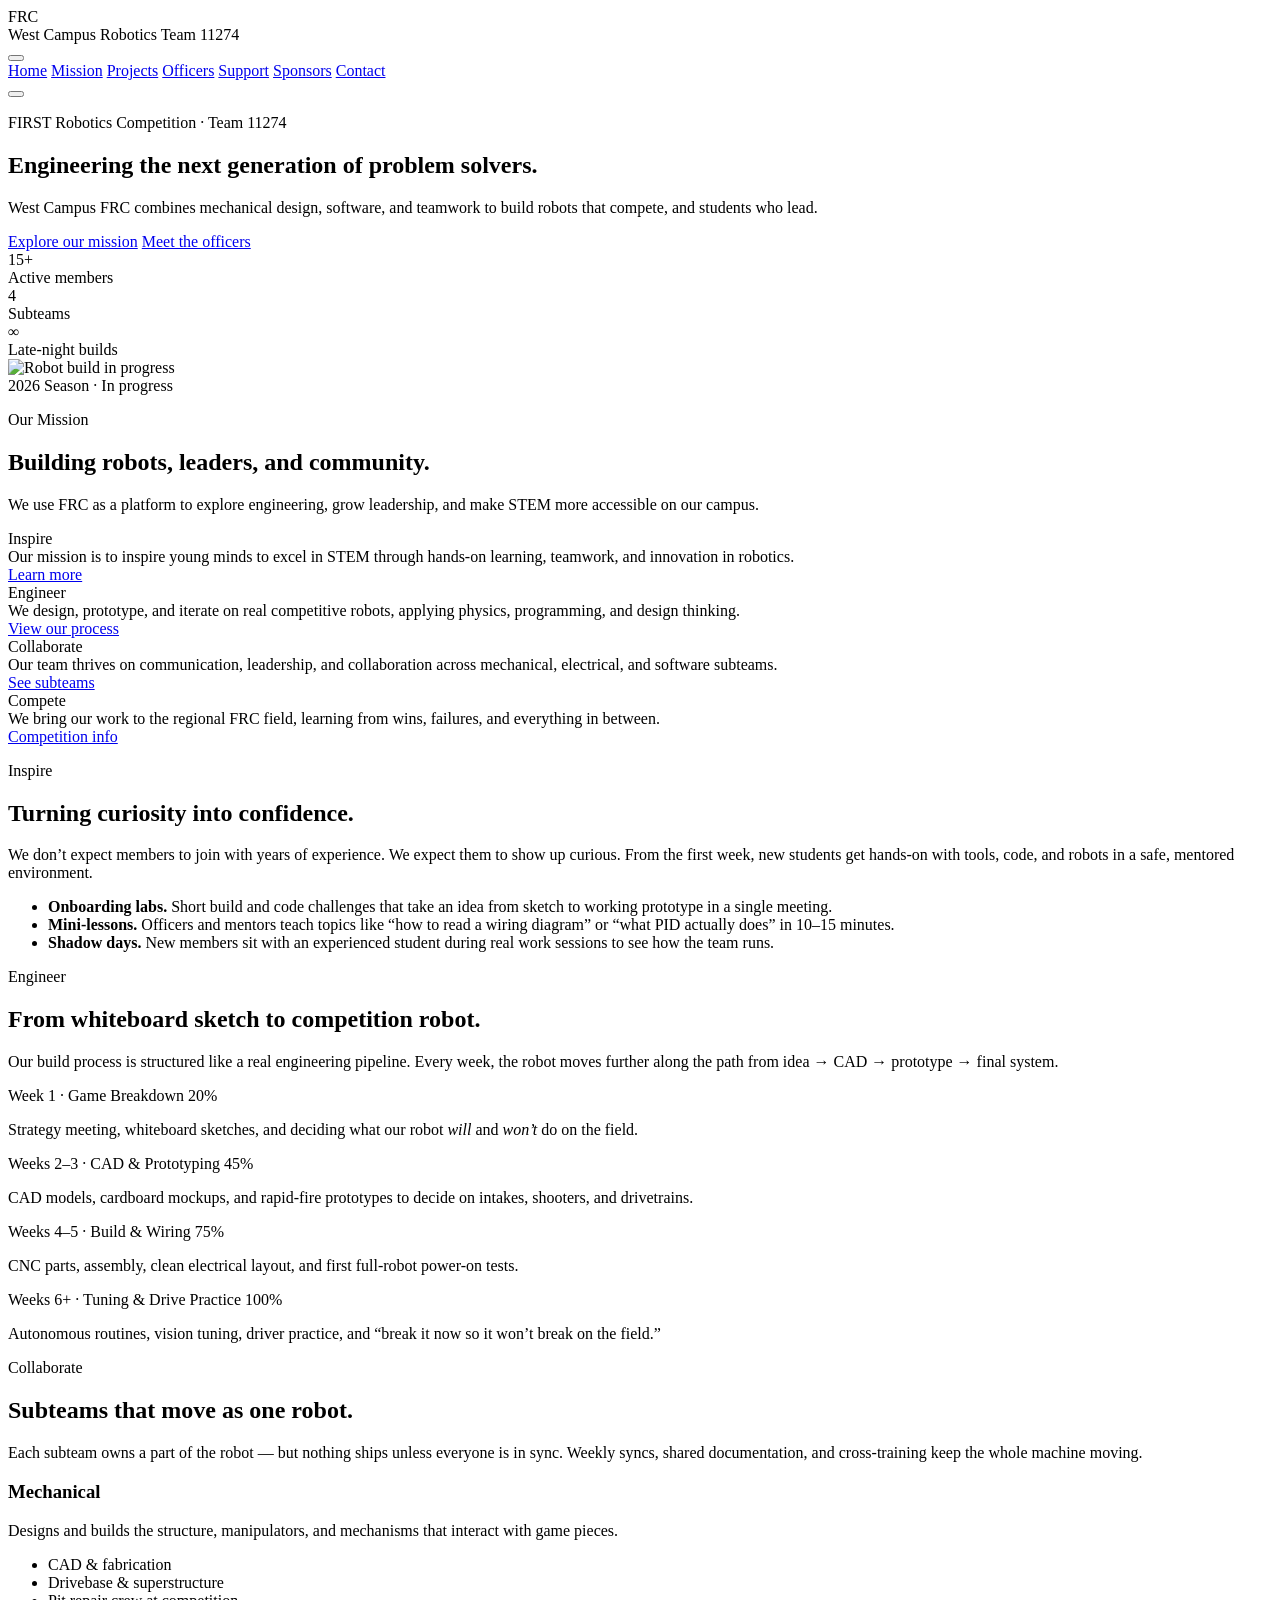
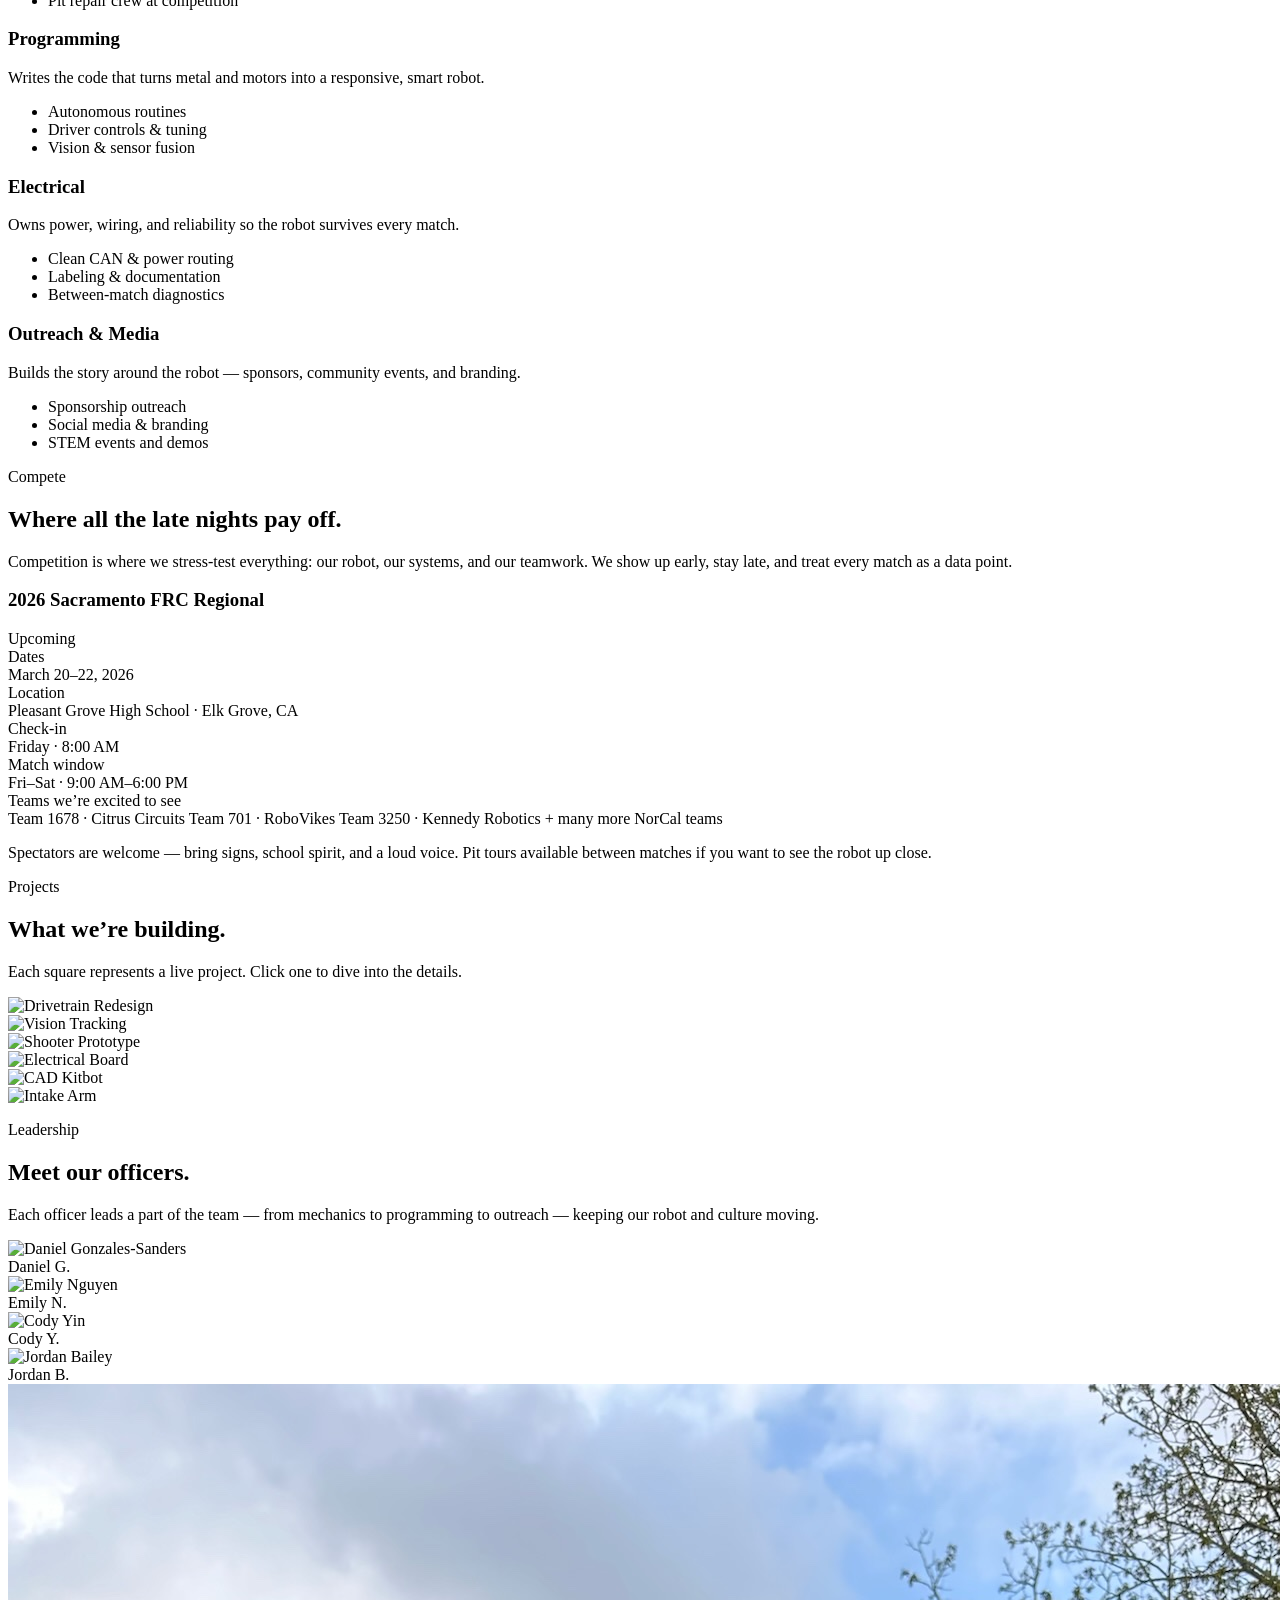
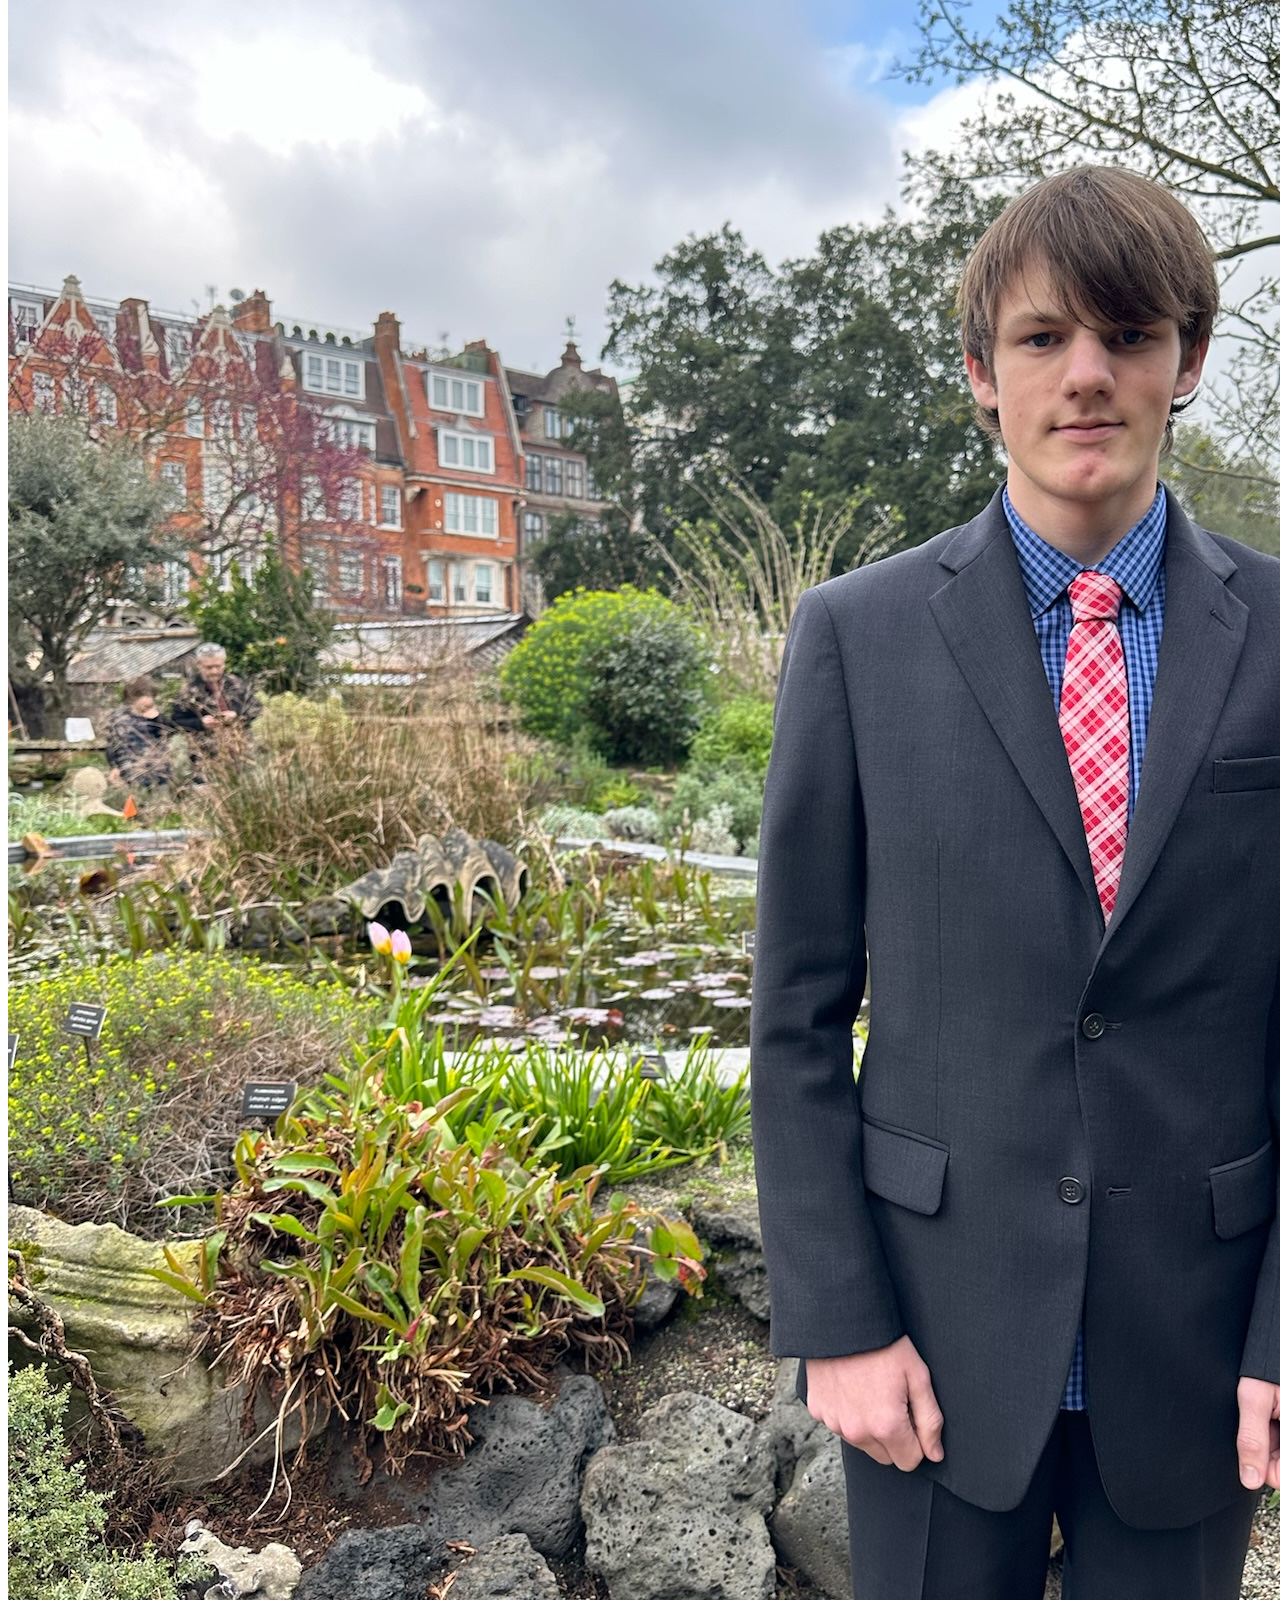
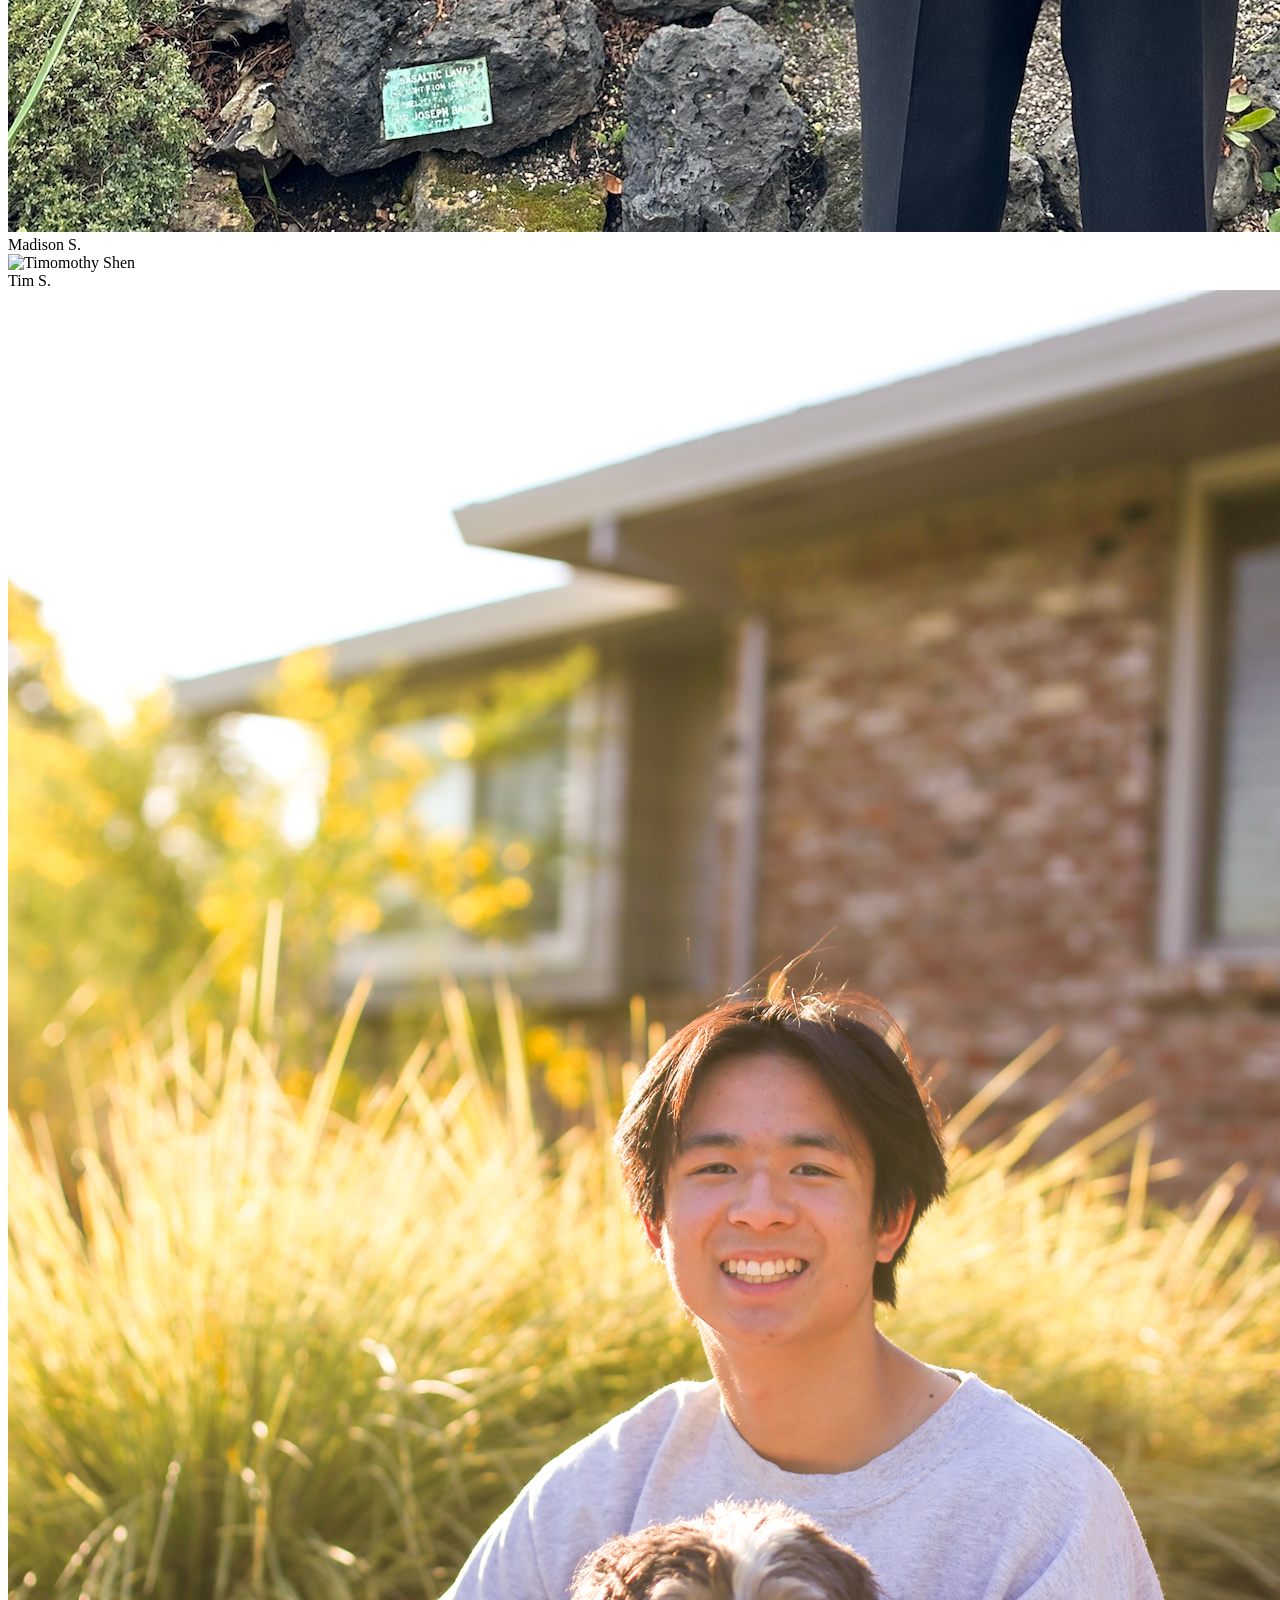
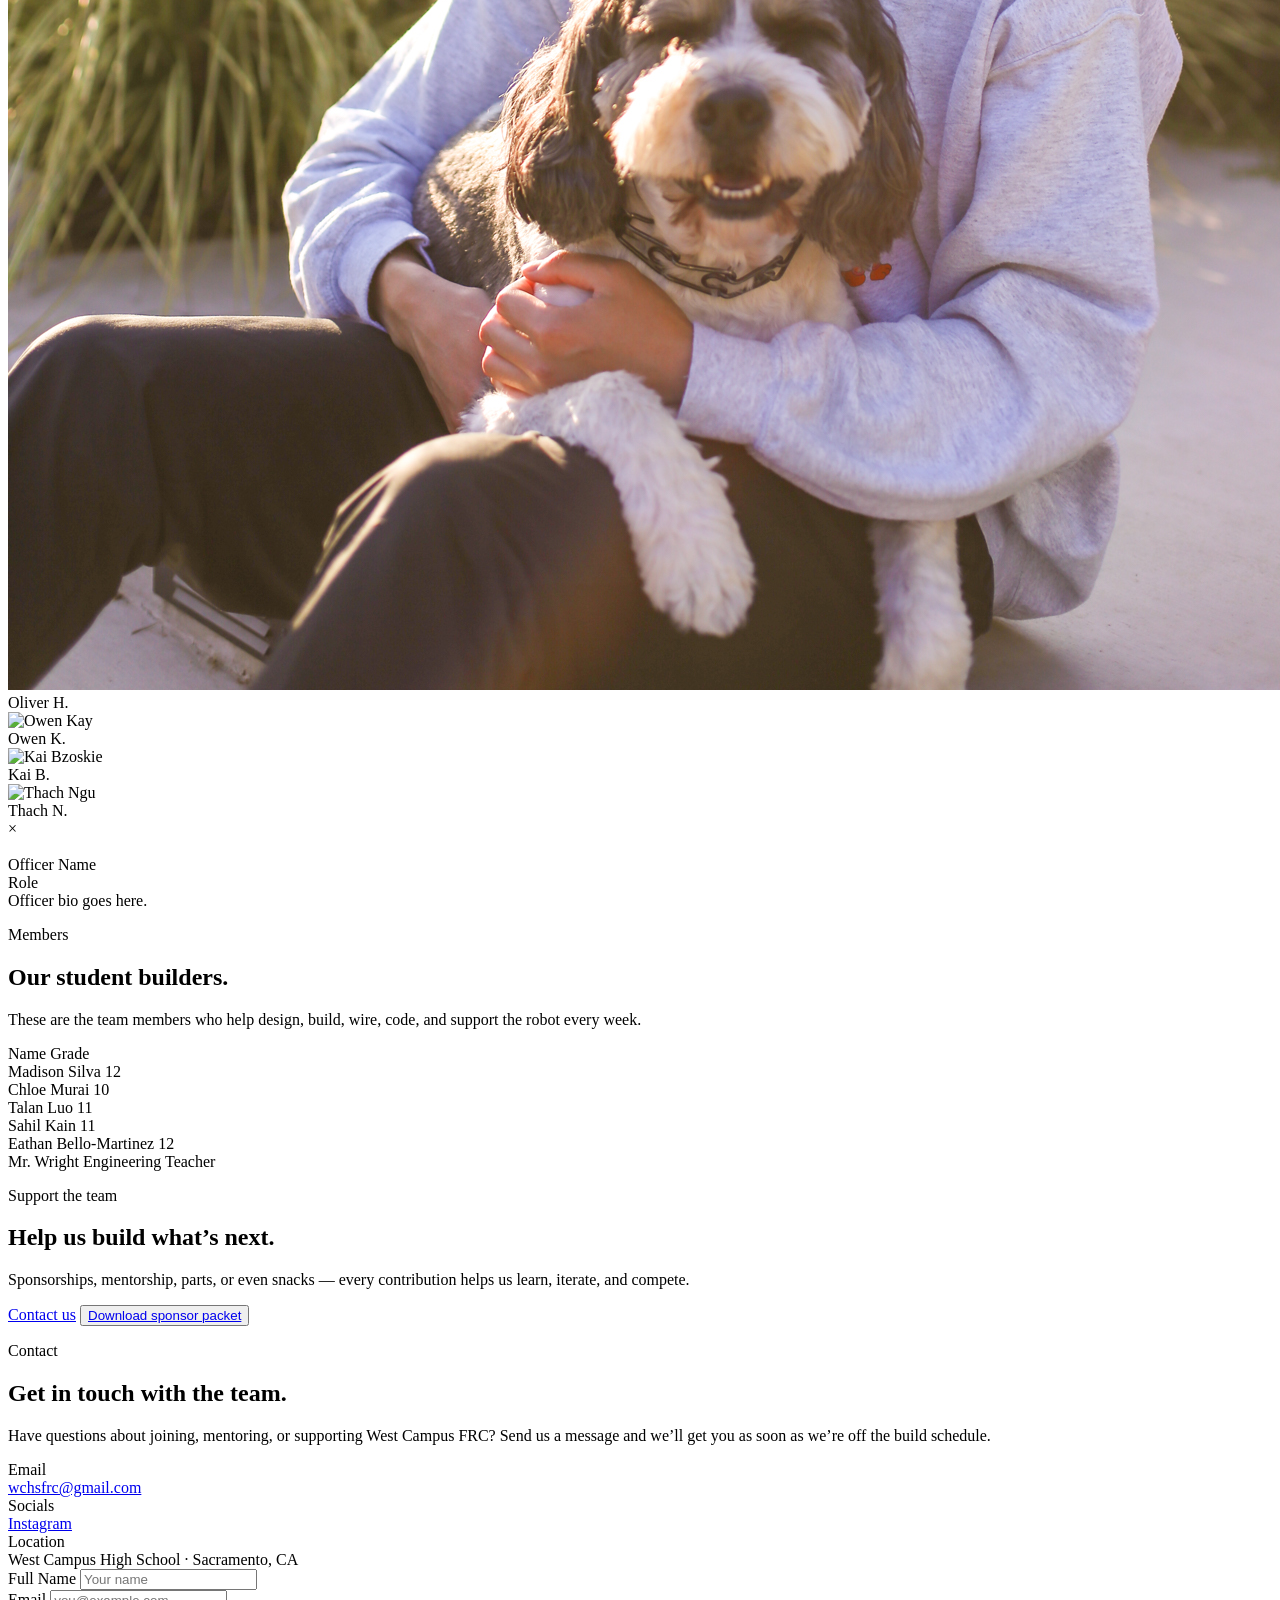
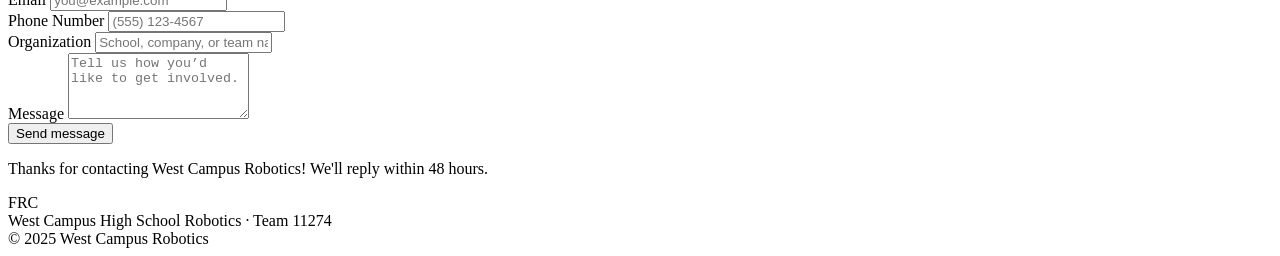
==== commit db6e7893: "fixed madison's picture" ====
--- a/index.html
+++ b/index.html
@@ -436,6 +436,13 @@
               <img src="9068102699051357667.jpg.jpeg" alt="Jordan Bailey">
             </div>
             <div class="officer-cover">Jordan B.</div>
+          </div>
+
+          <div class="officer" id="madisons">
+            <div class="picture">
+              <img src="madison picture.jpeg" alt="Madison Silva">
+            </div>
+            <div class="officer-cover">Madison S.</div>
           </div>
 
           <div class="officer" id="tims">
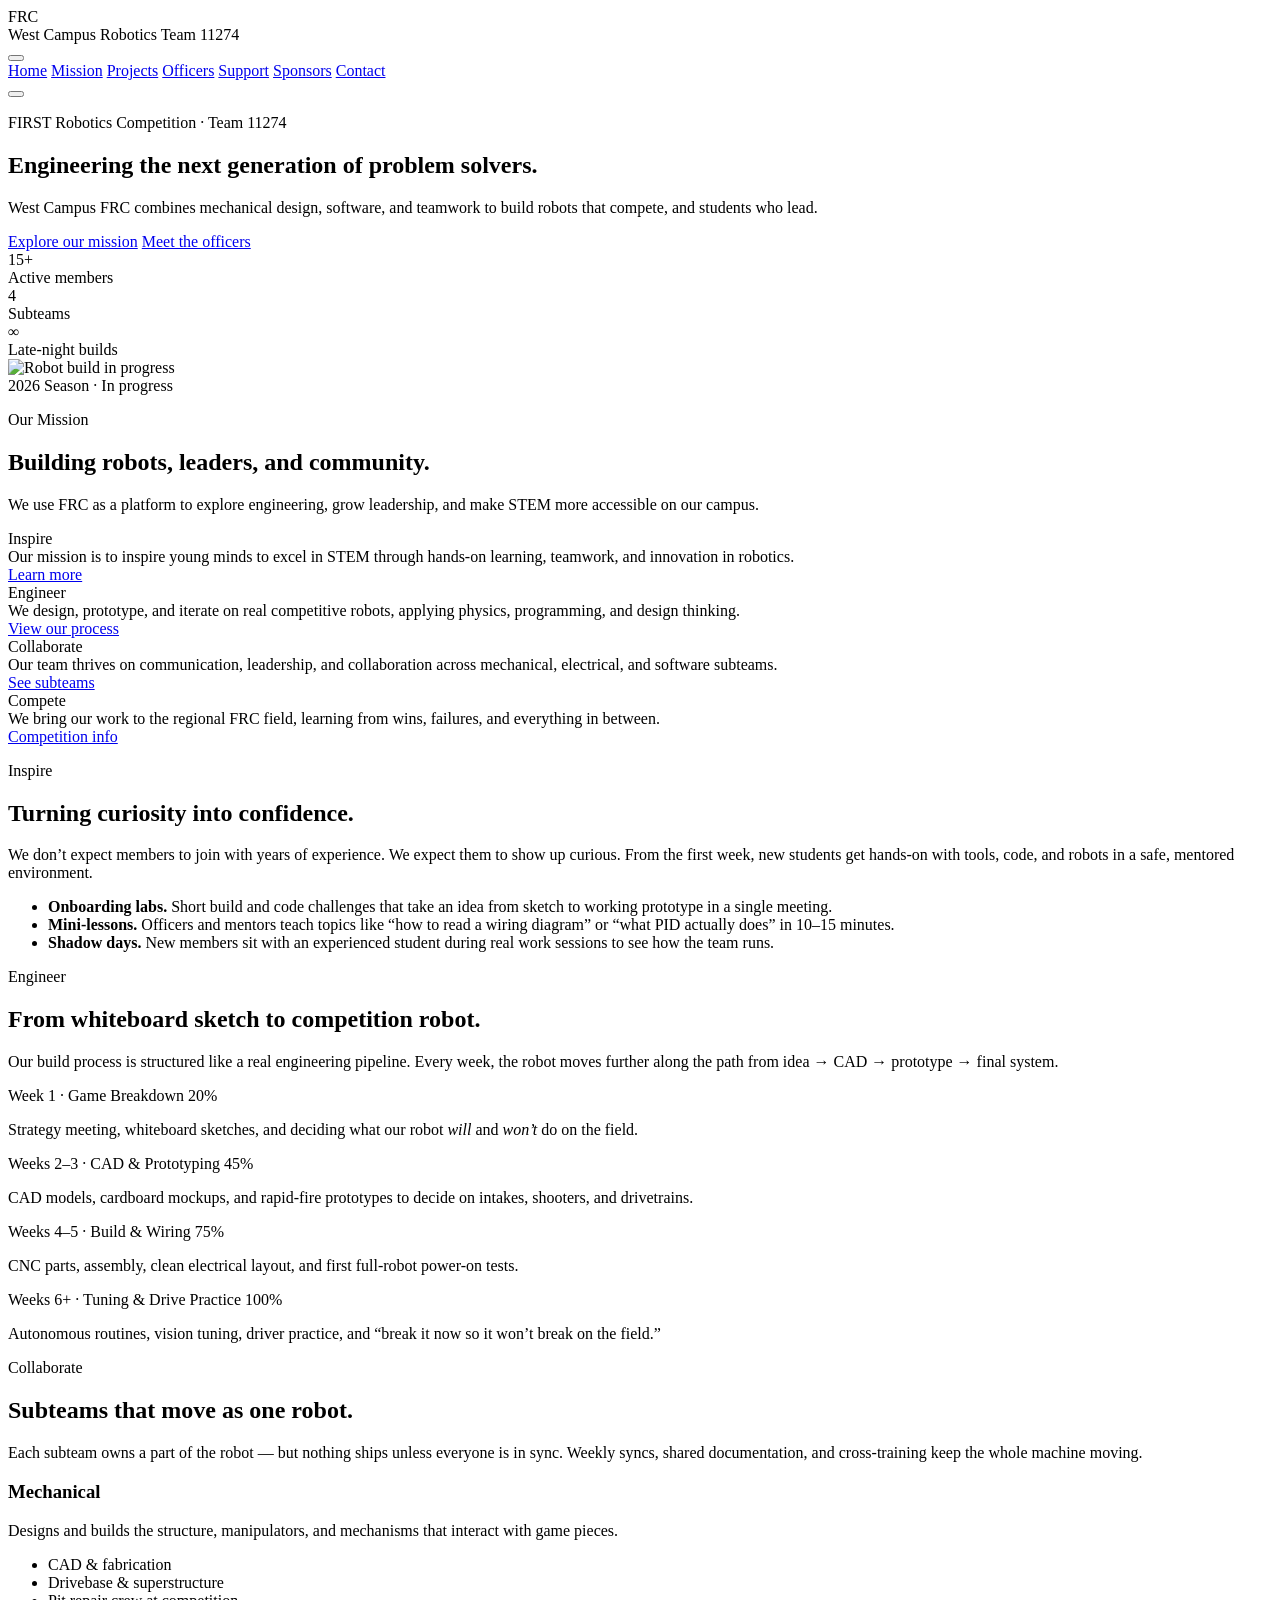
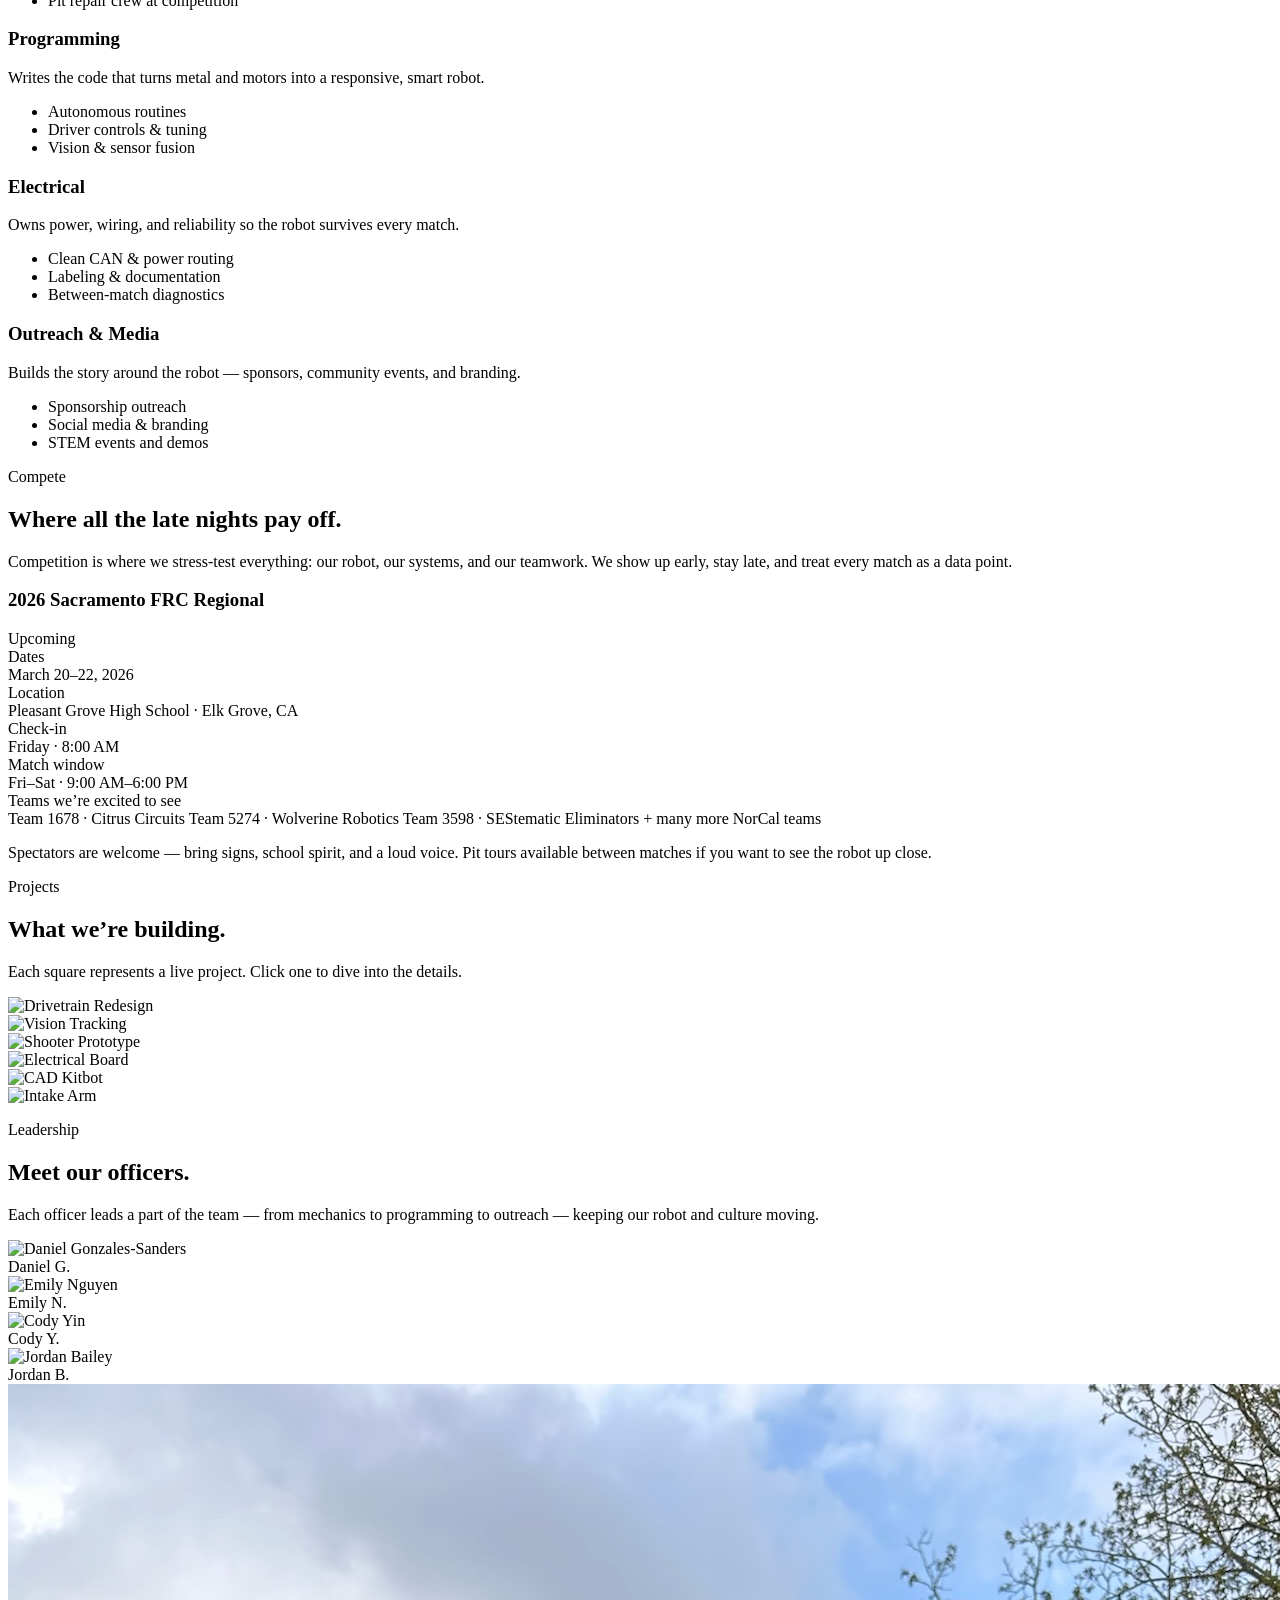
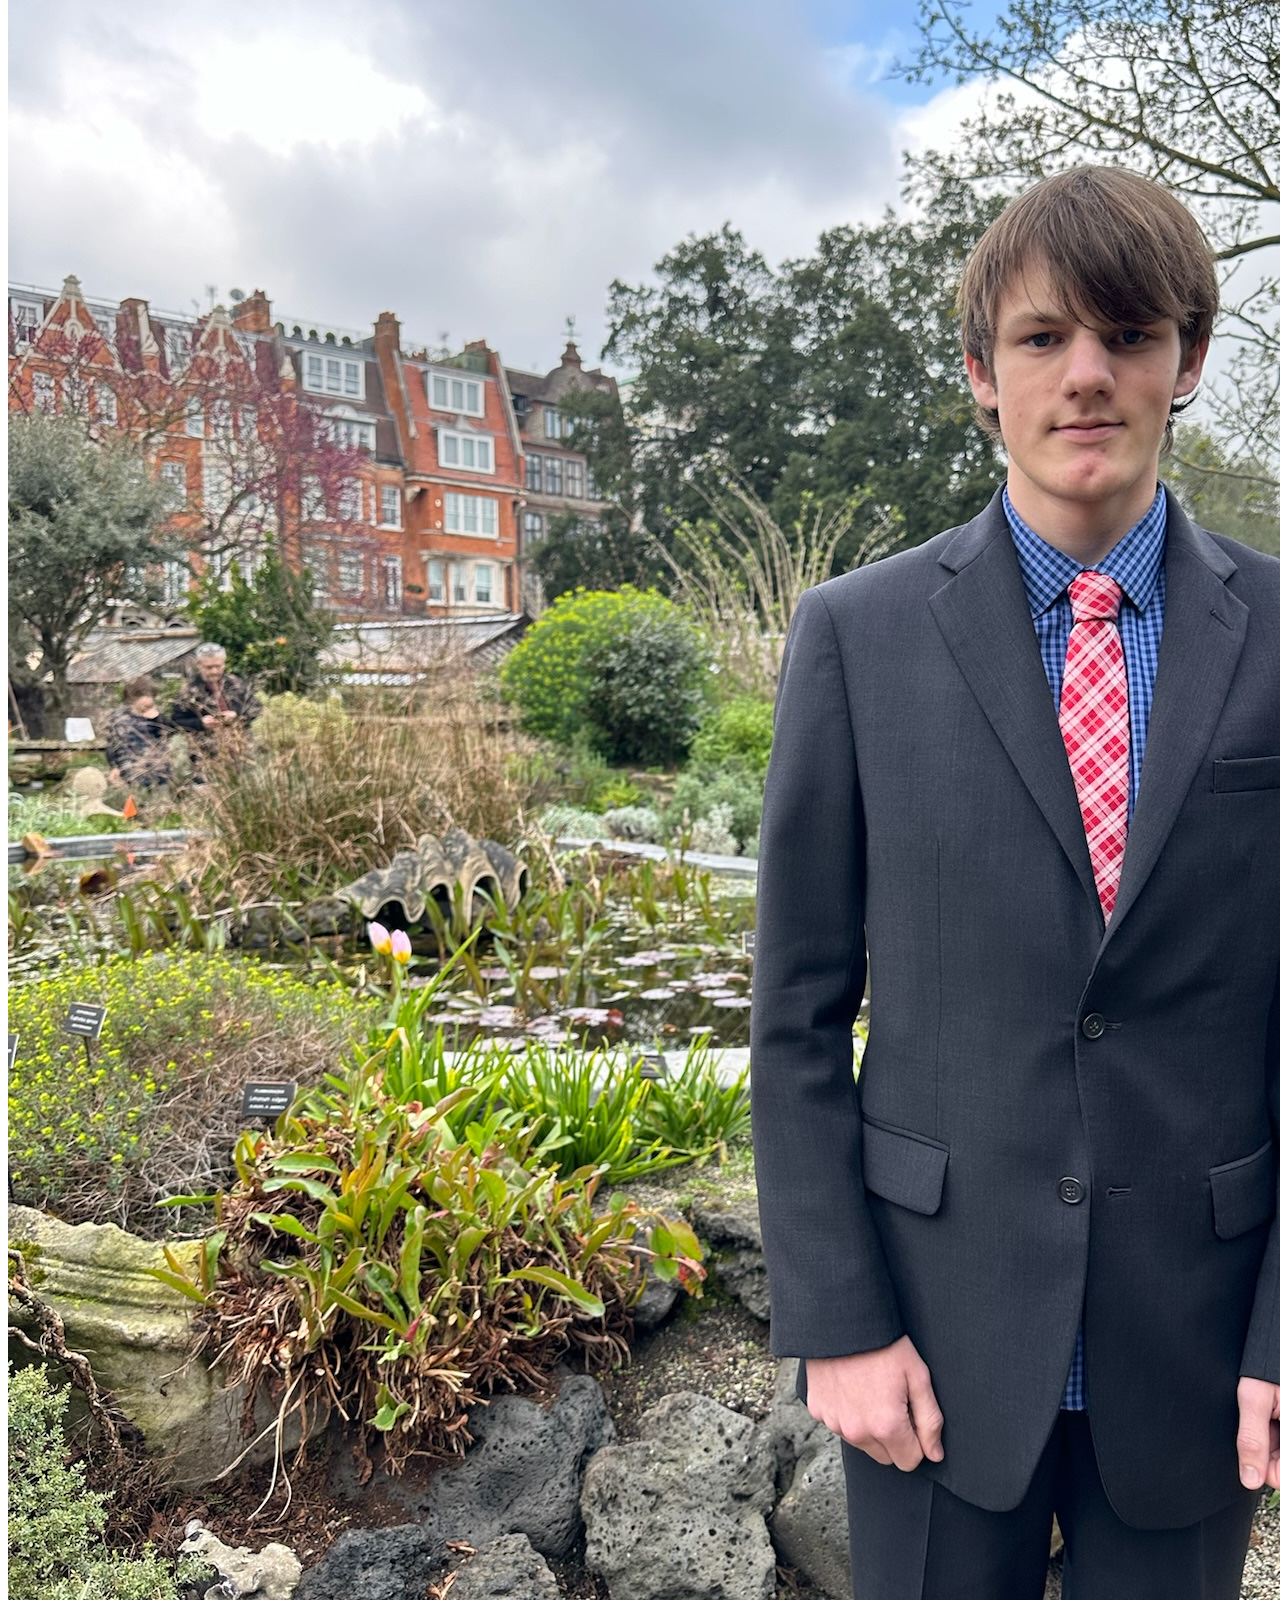
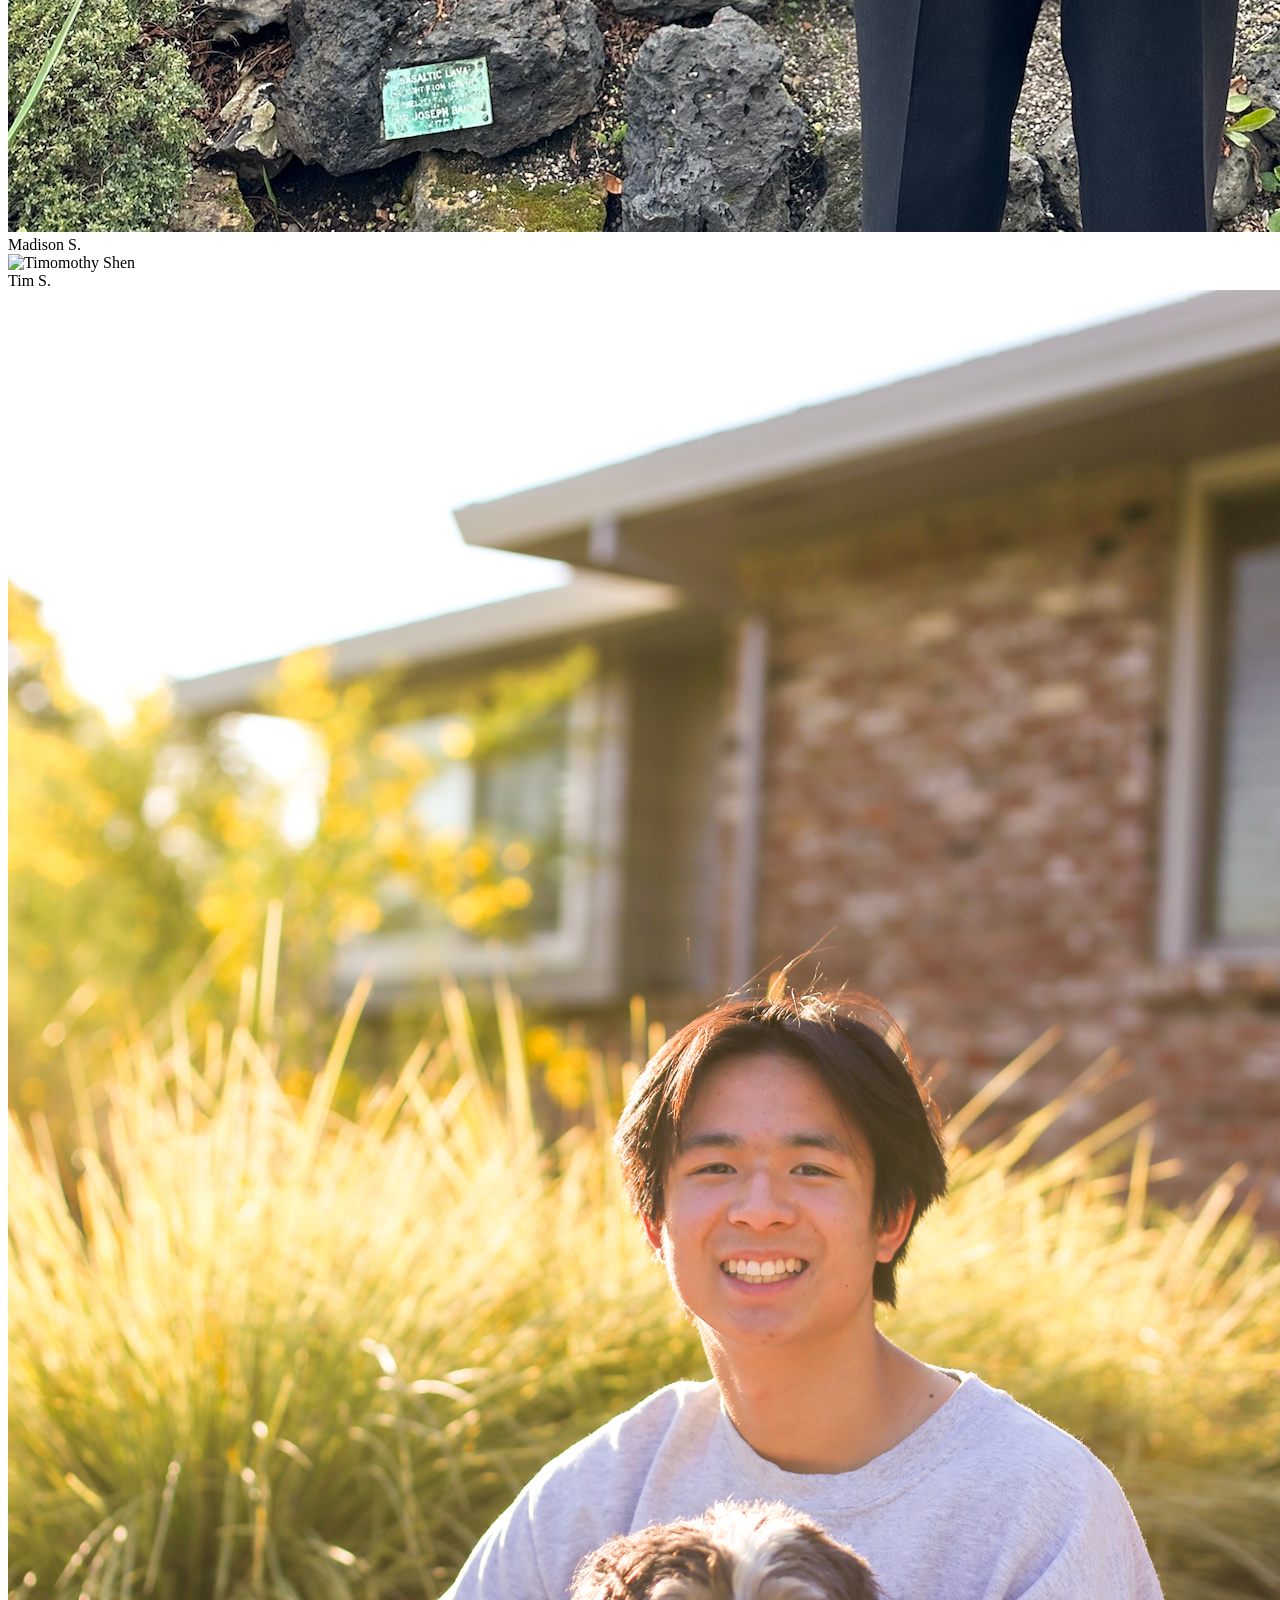
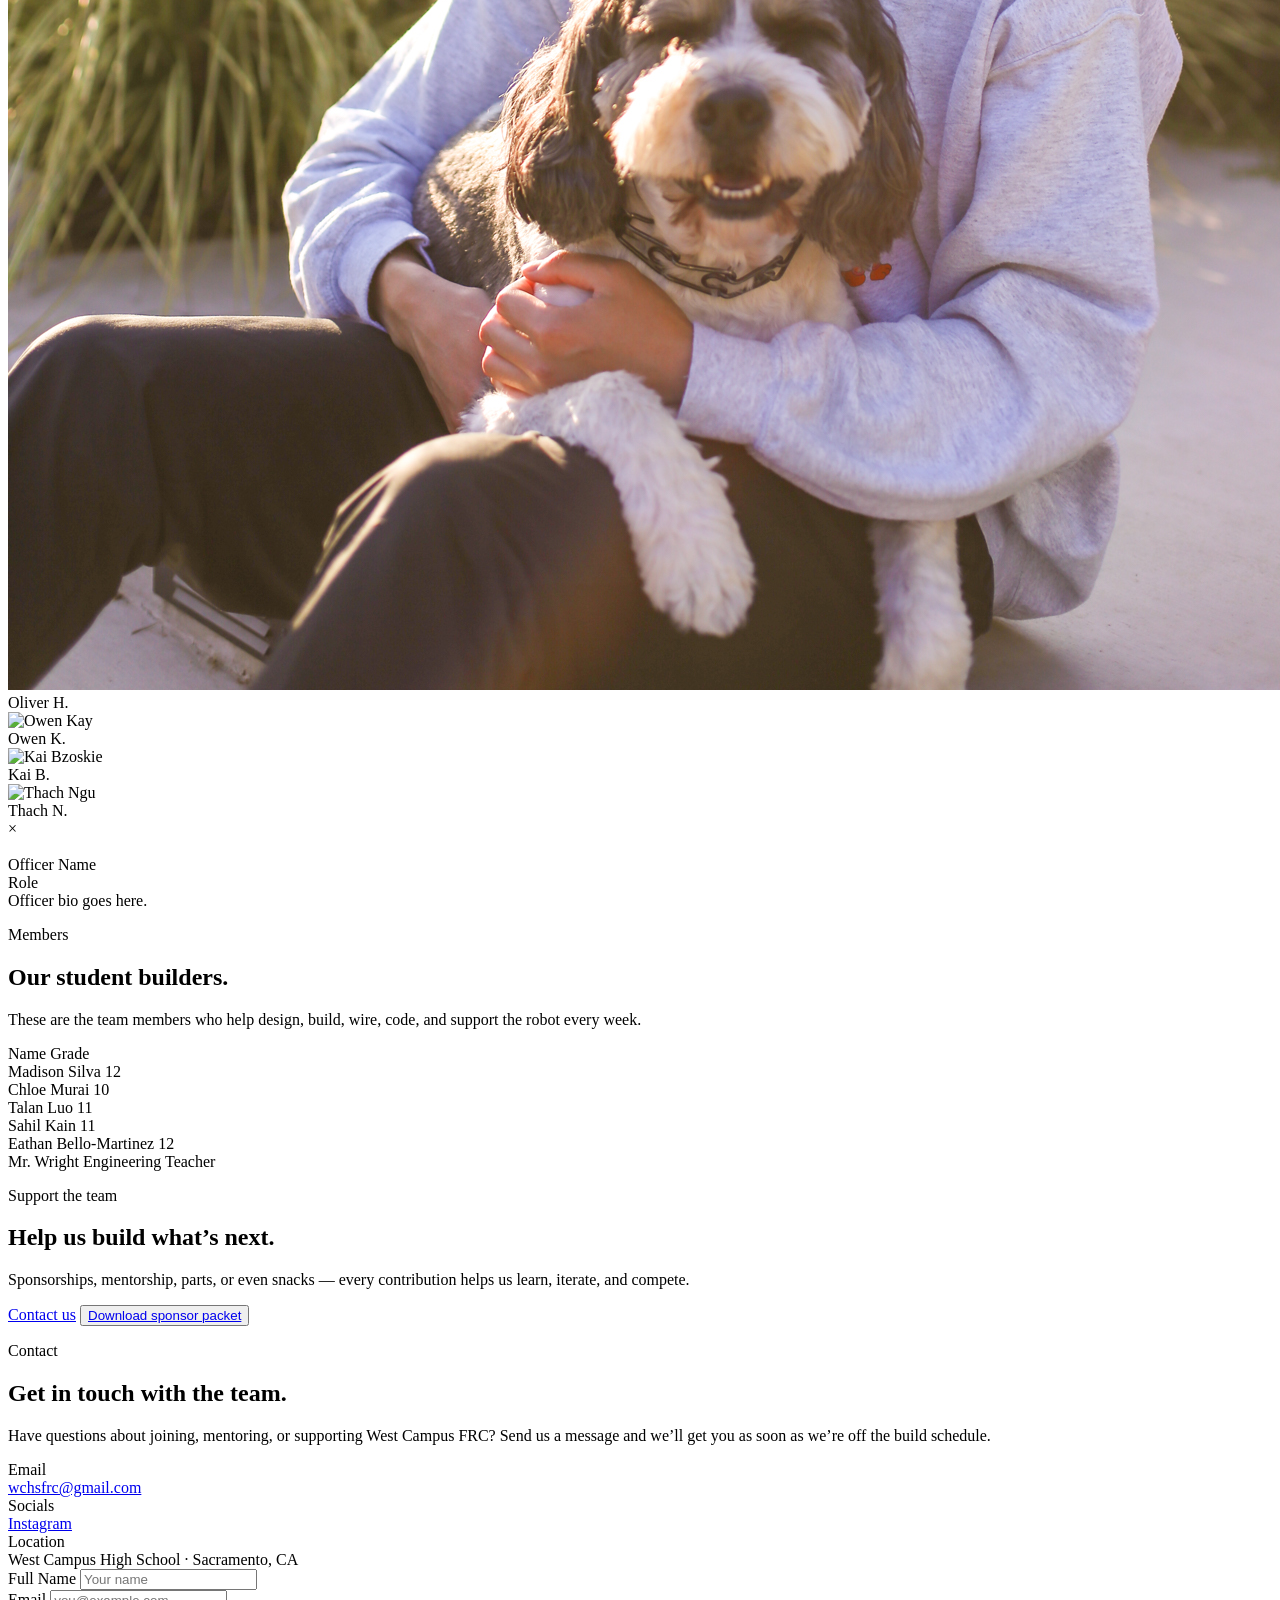
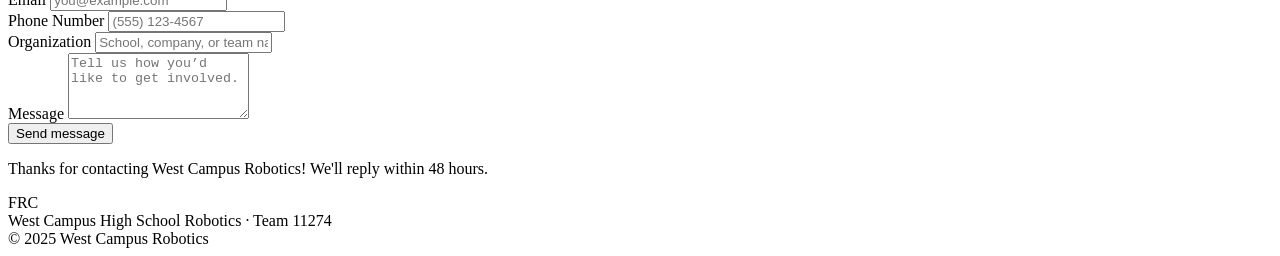
==== commit 01901445: "Updated Competition Info" ====
--- a/index.html
+++ b/index.html
@@ -326,8 +326,8 @@
           <div class="event-label">Teams we’re excited to see</div>
           <div class="opponent-chips">
             <span>Team 1678 · Citrus Circuits</span>
-            <span>Team 701 · RoboVikes</span>
-            <span>Team 3250 · Kennedy Robotics</span>
+            <span>Team 5274 · Wolverine Robotics</span>
+            <span>Team 3598 · SEStematic Eliminators</span>
             <span>+ many more NorCal teams</span>
           </div>
         </div>
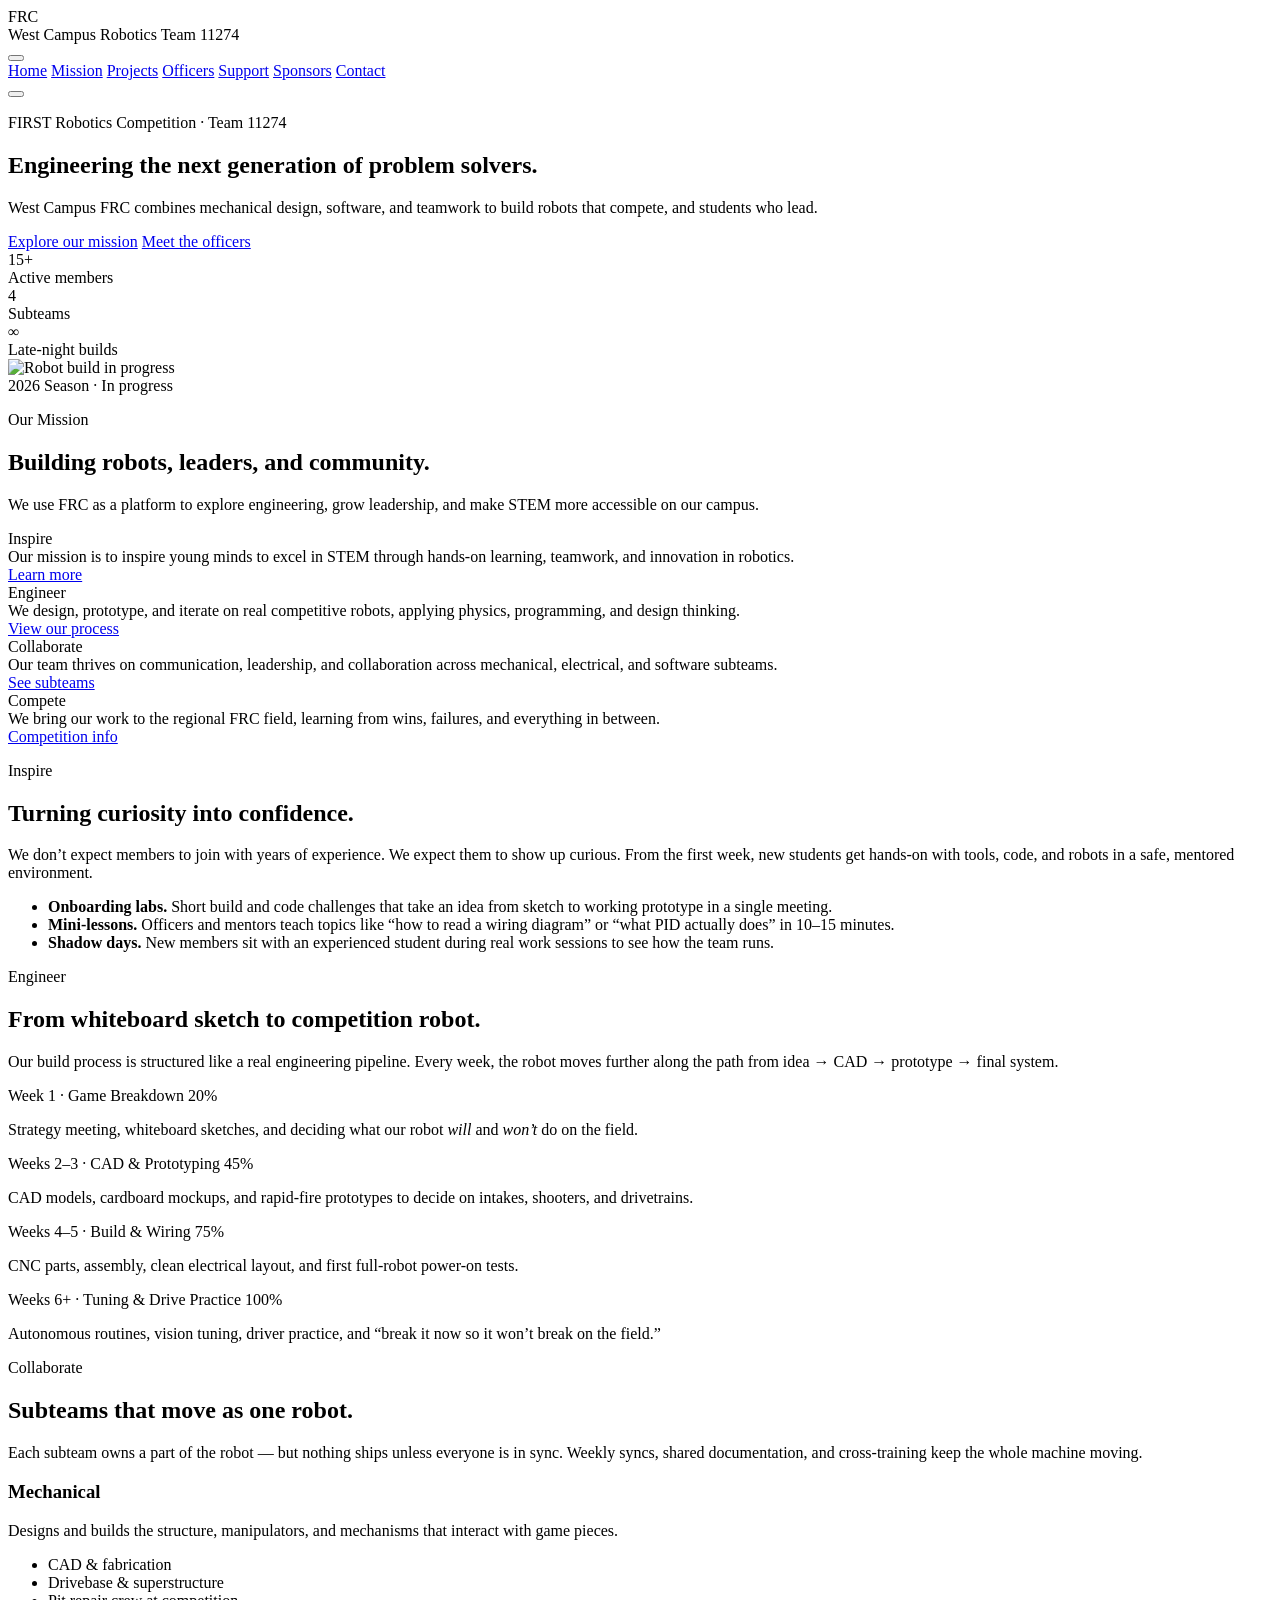
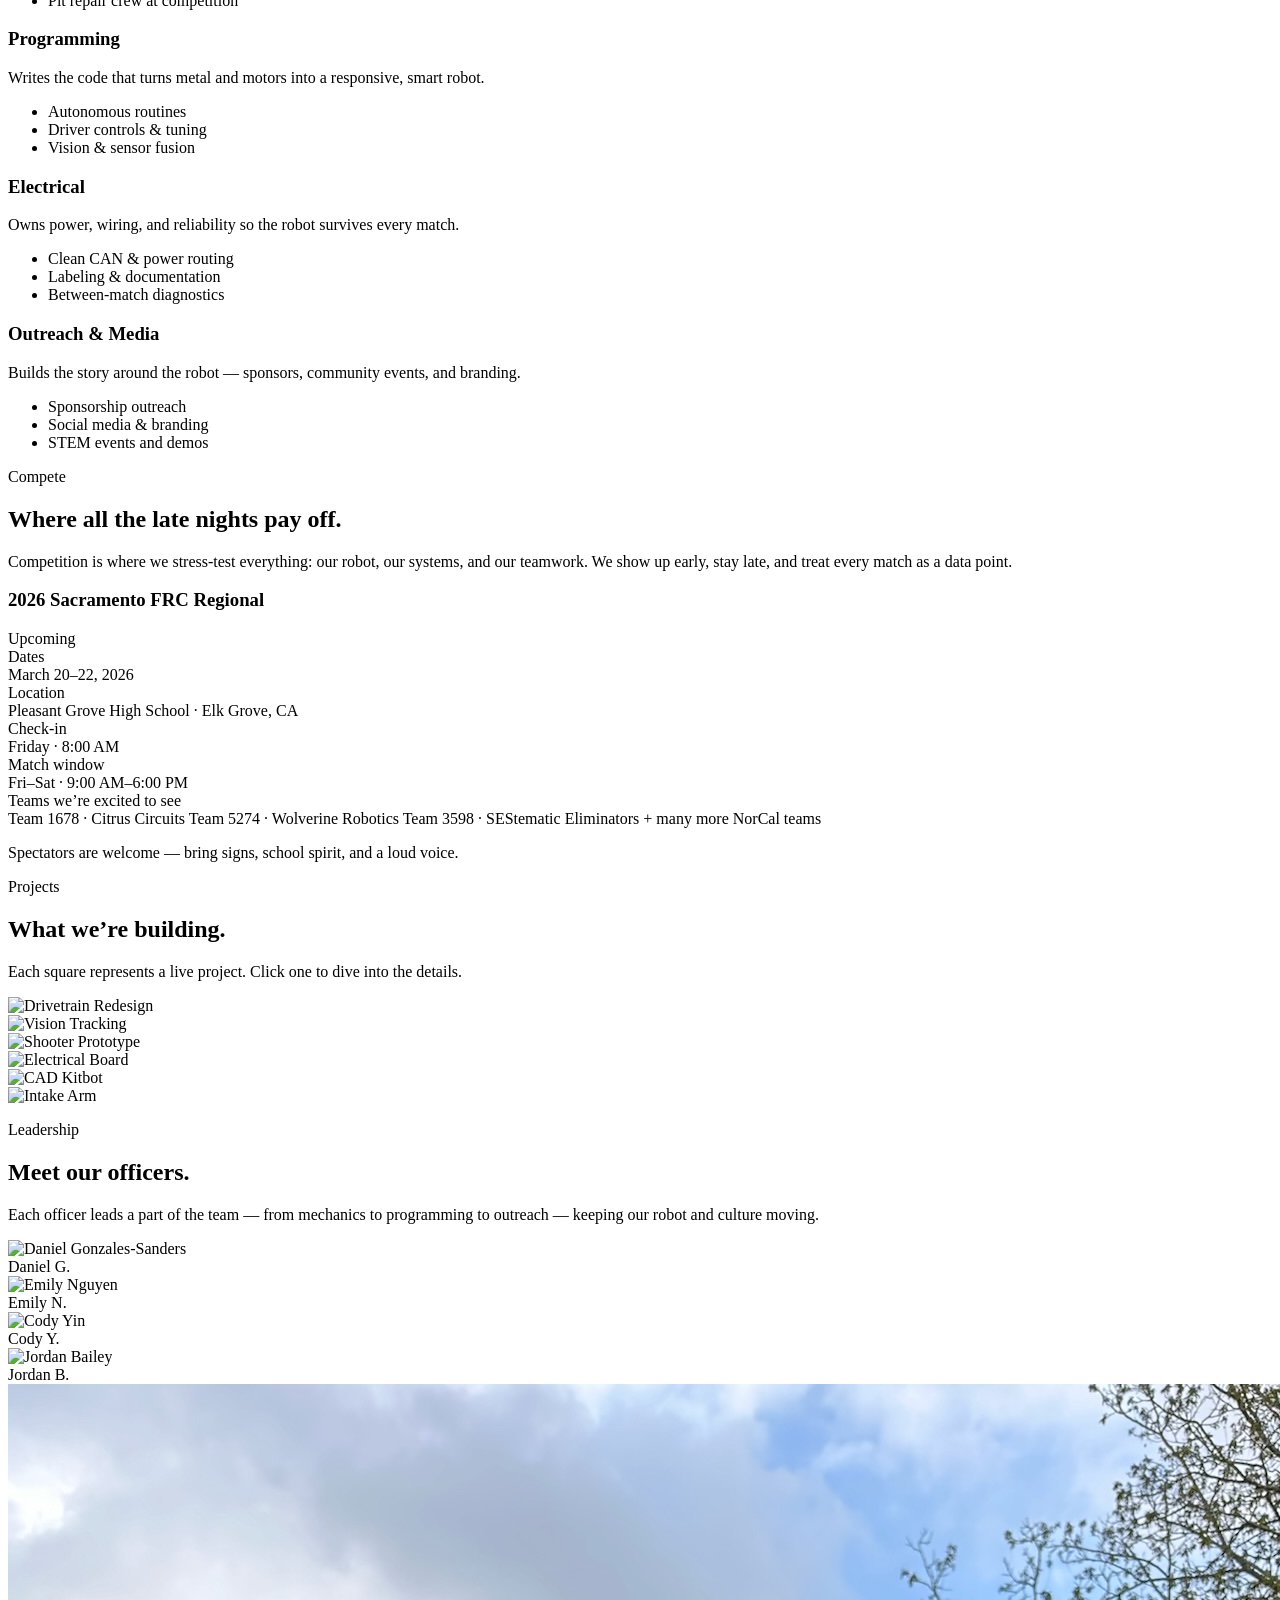
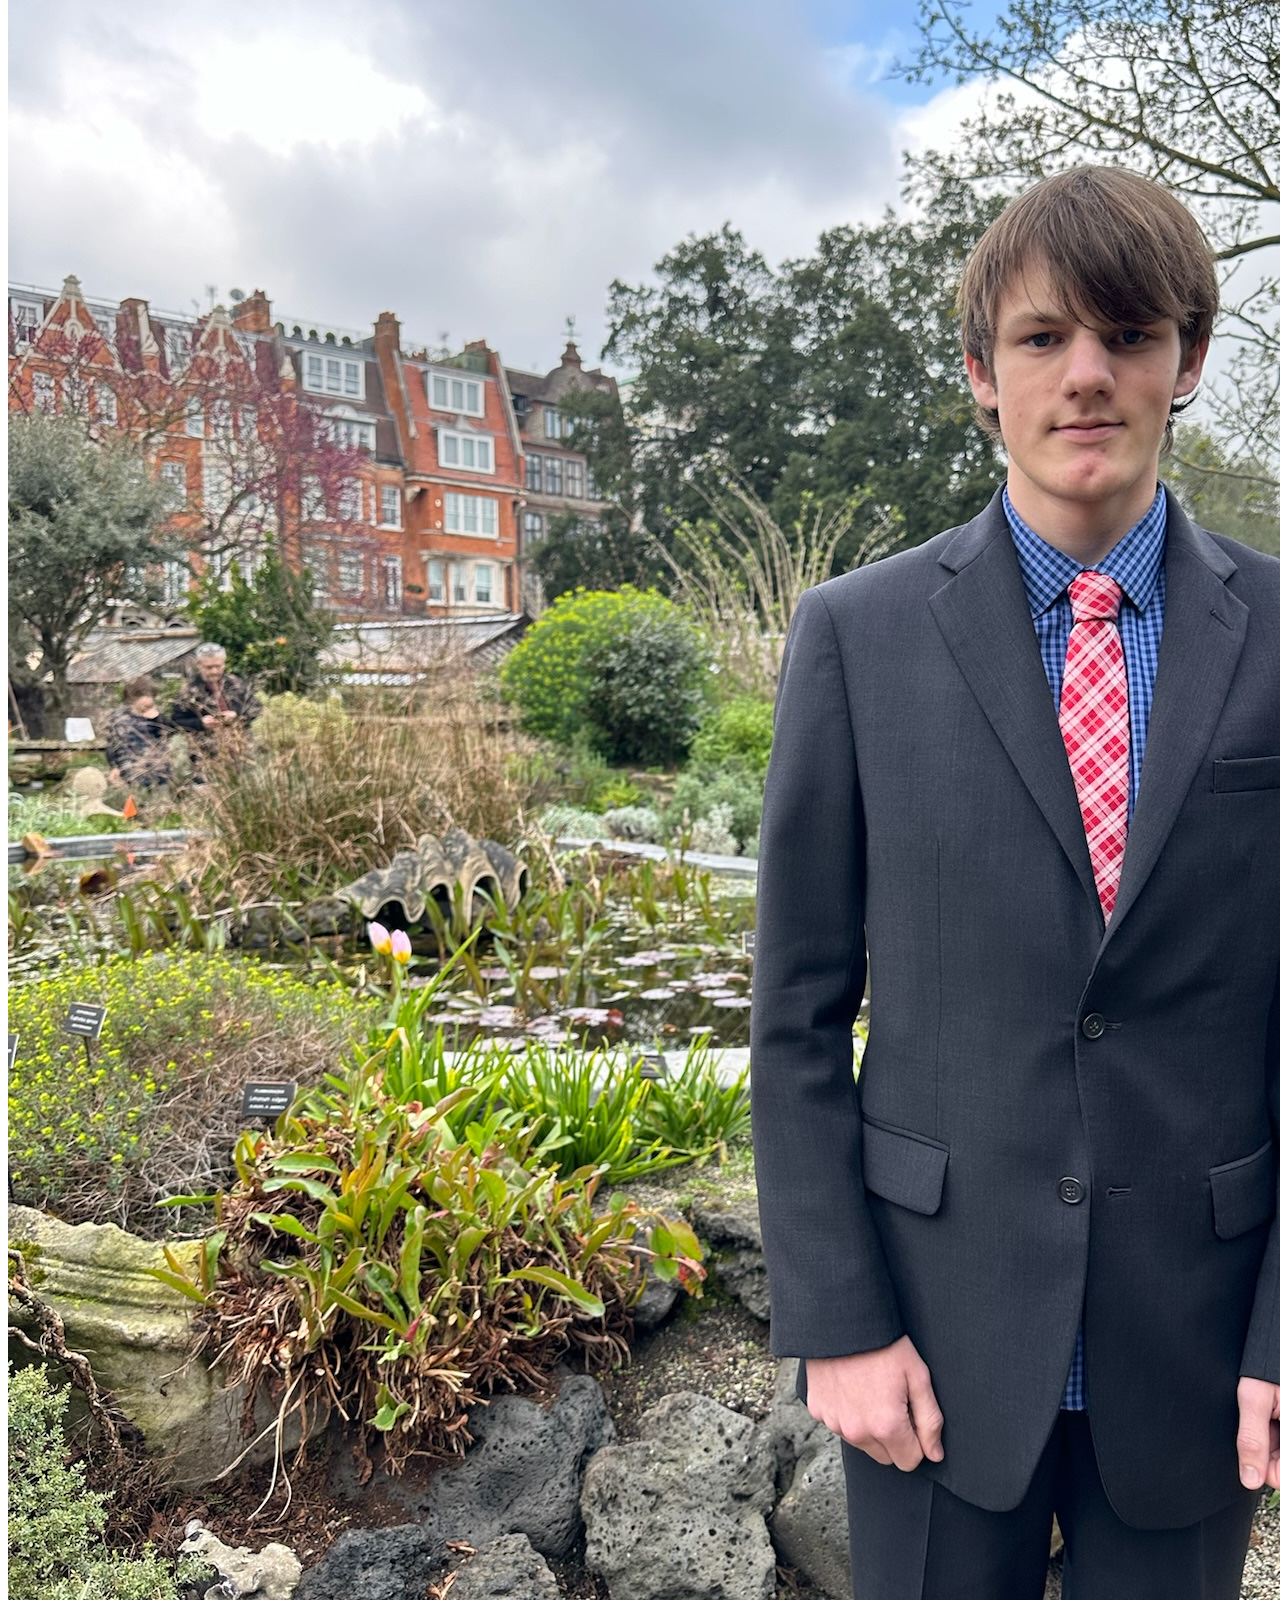
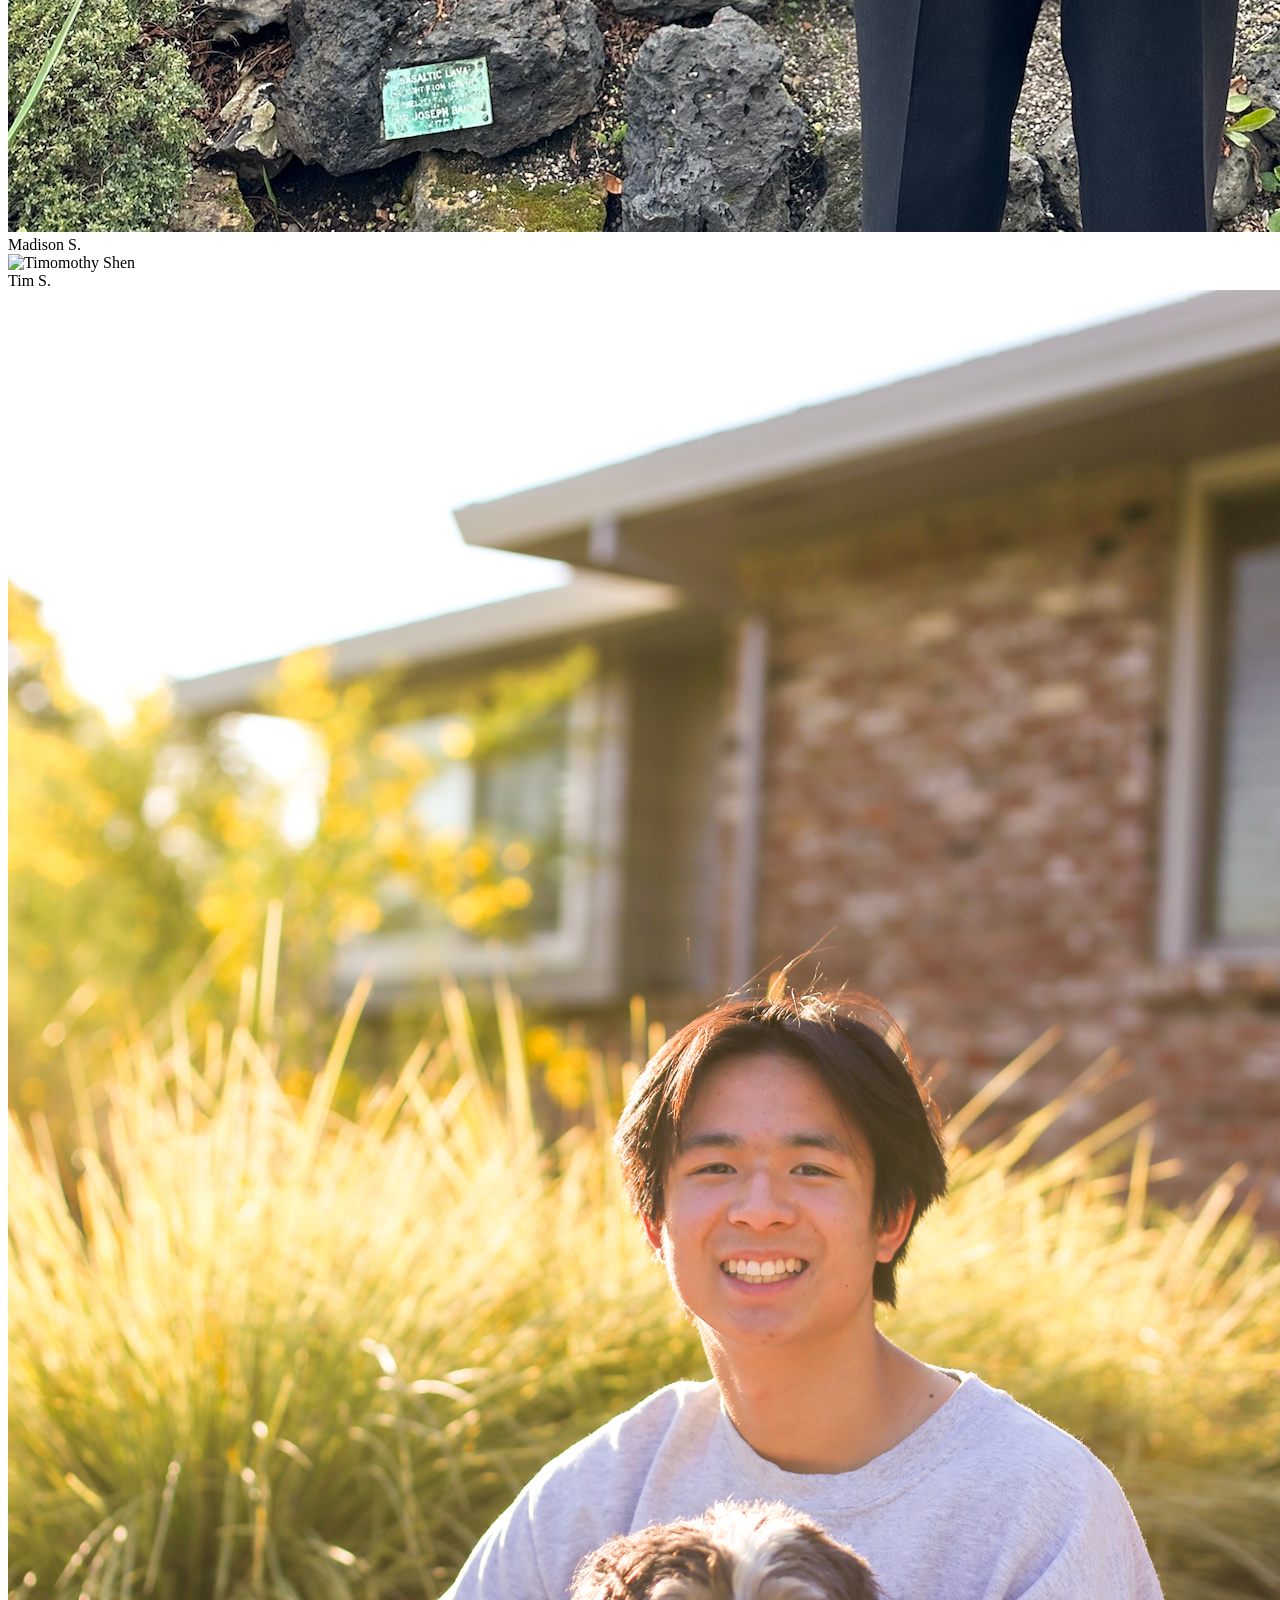
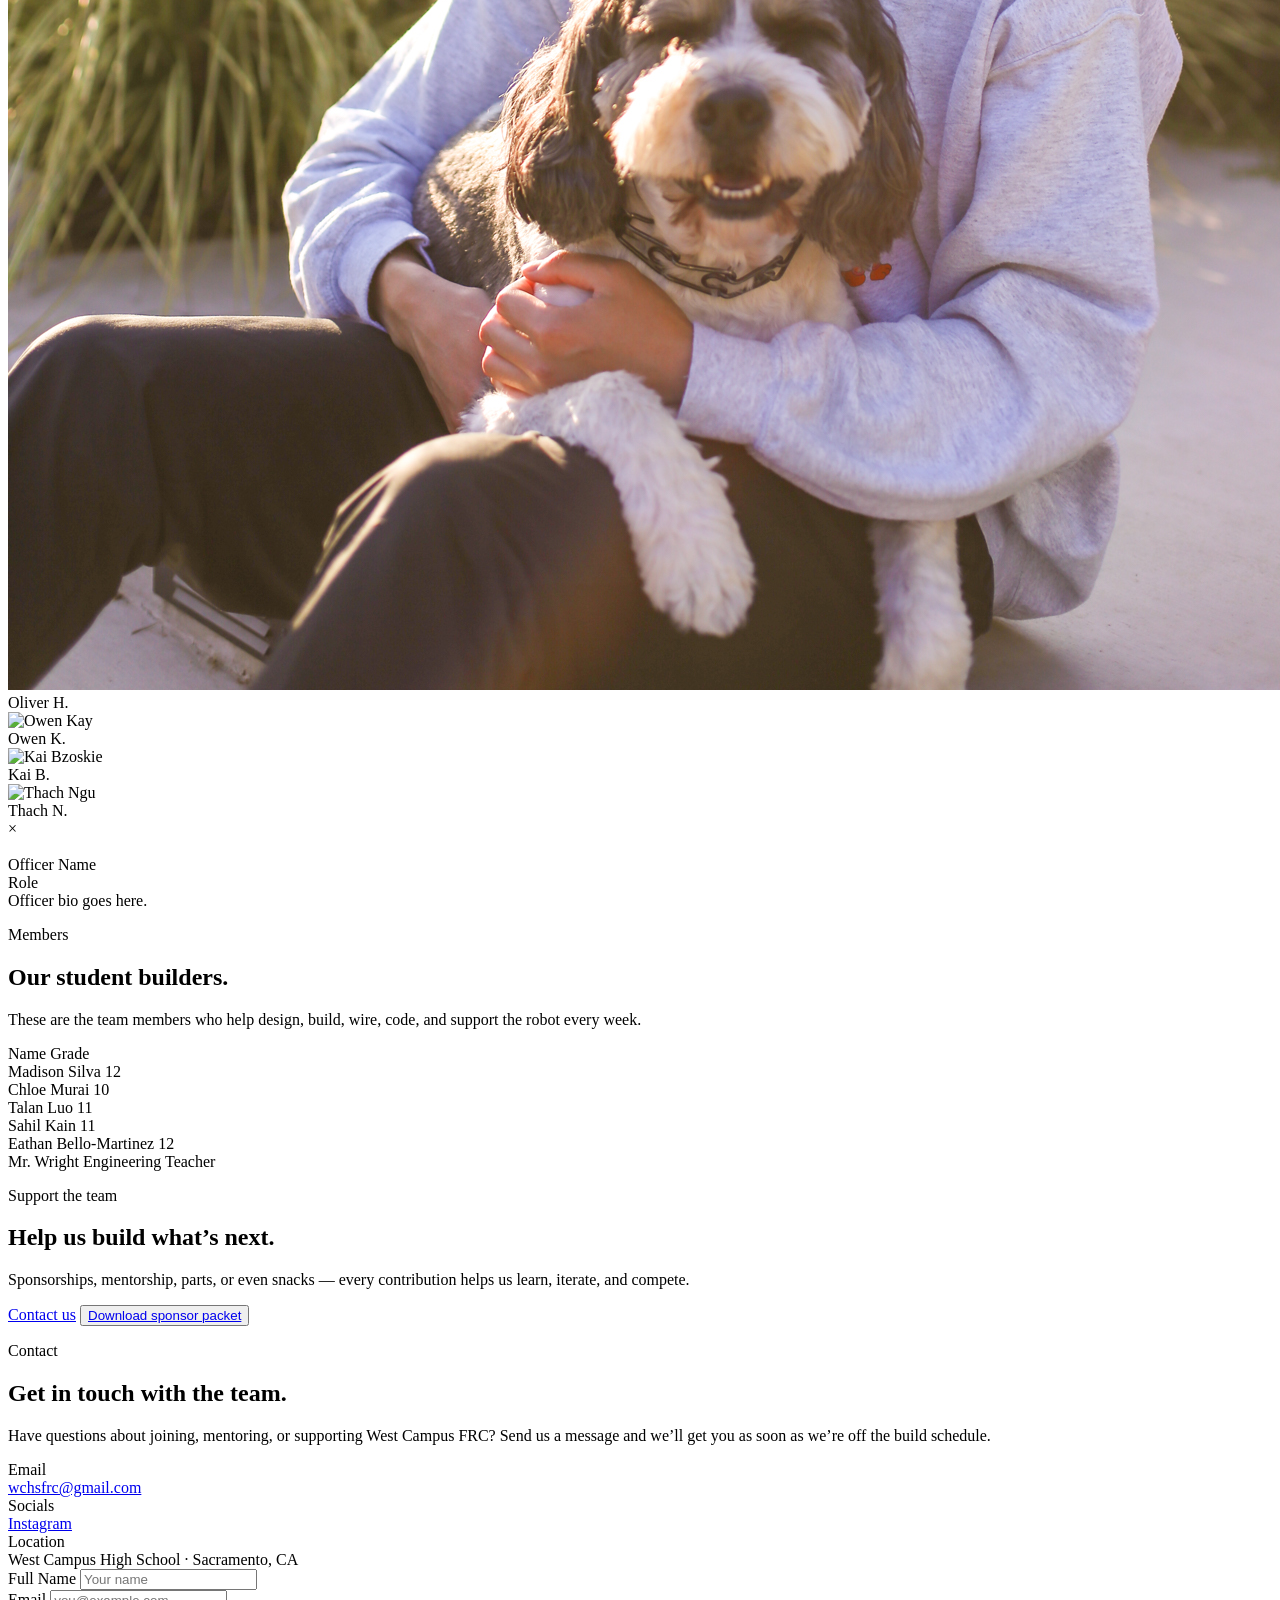
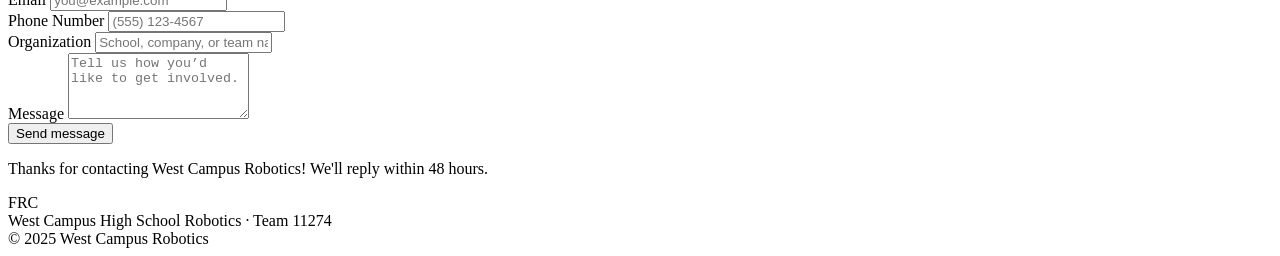
==== commit f954c8af: "Changed Sponsor Page Still needs CSS" ====
--- a/index.html
+++ b/index.html
@@ -334,7 +334,6 @@
 
         <p class="event-note">
           Spectators are welcome — bring signs, school spirit, and a loud voice.  
-          Pit tours available between matches if you want to see the robot up close.
         </p>
       </div>
     </div>
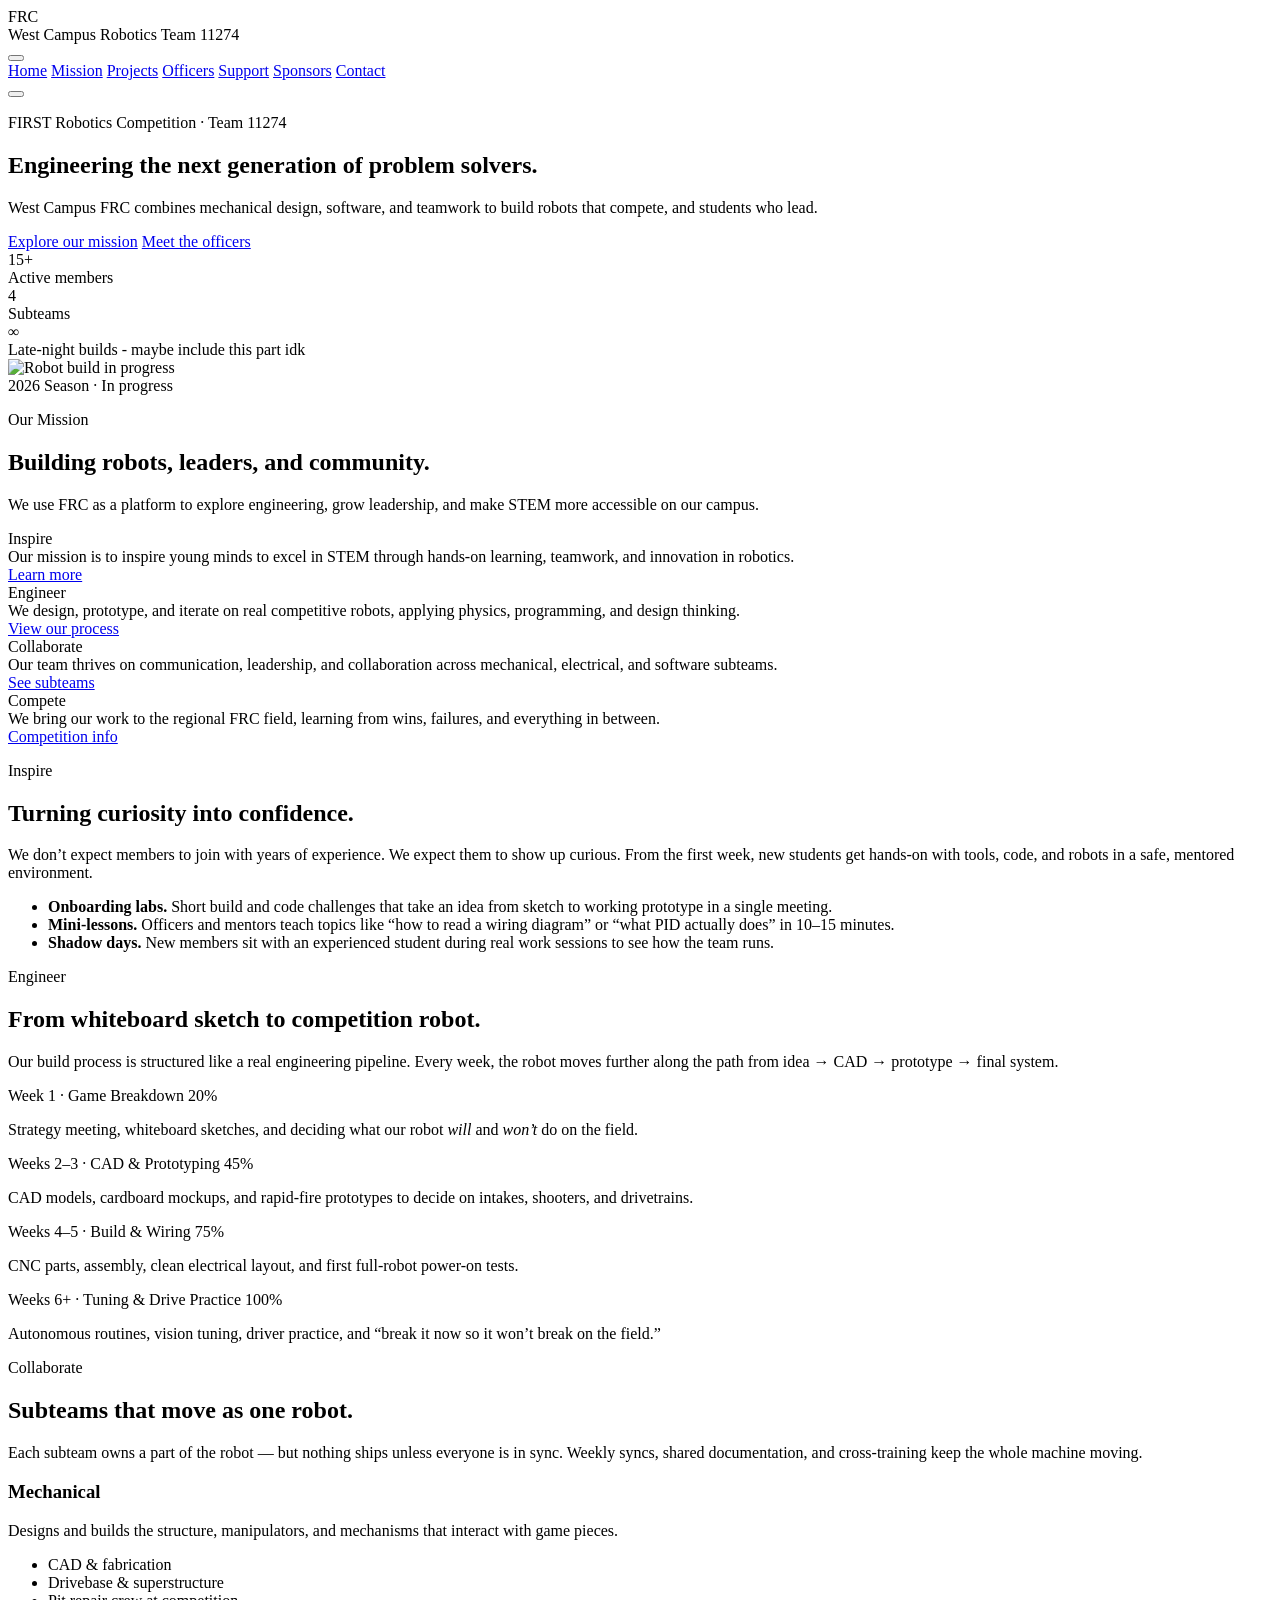
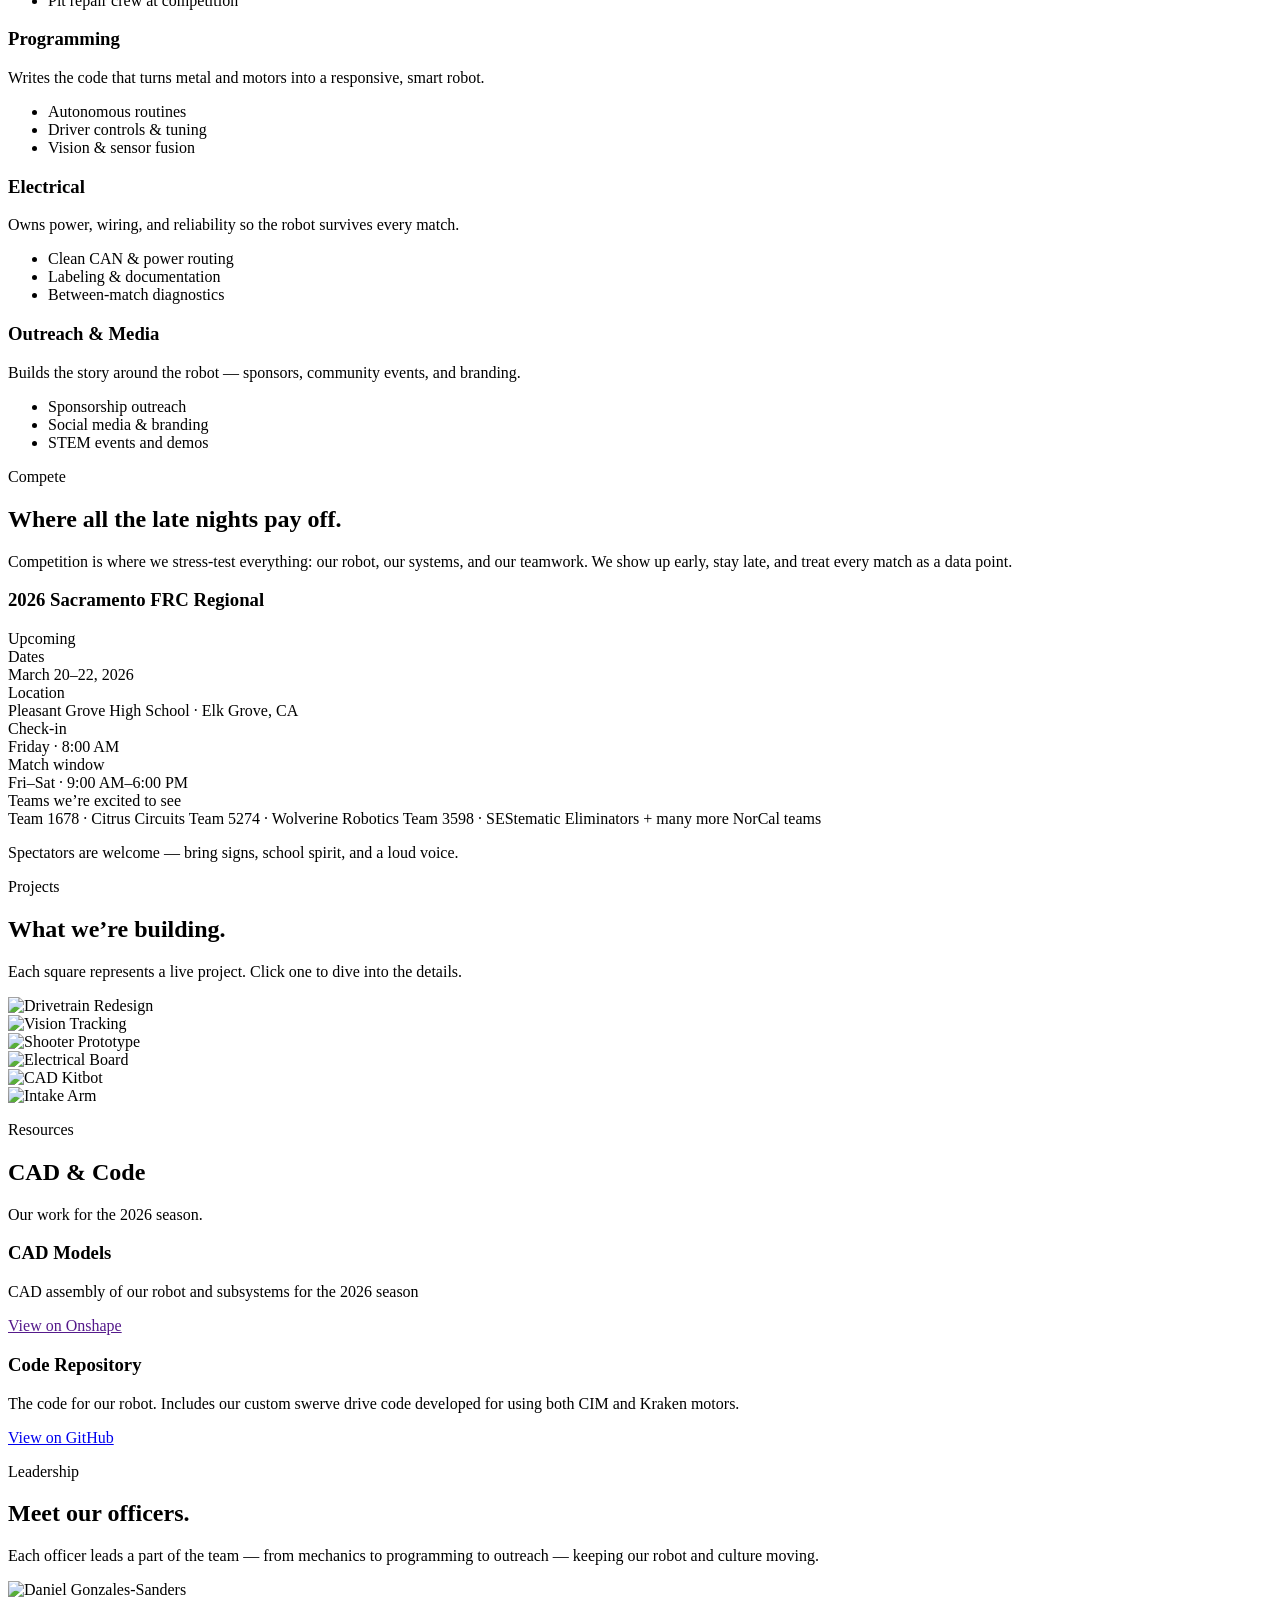
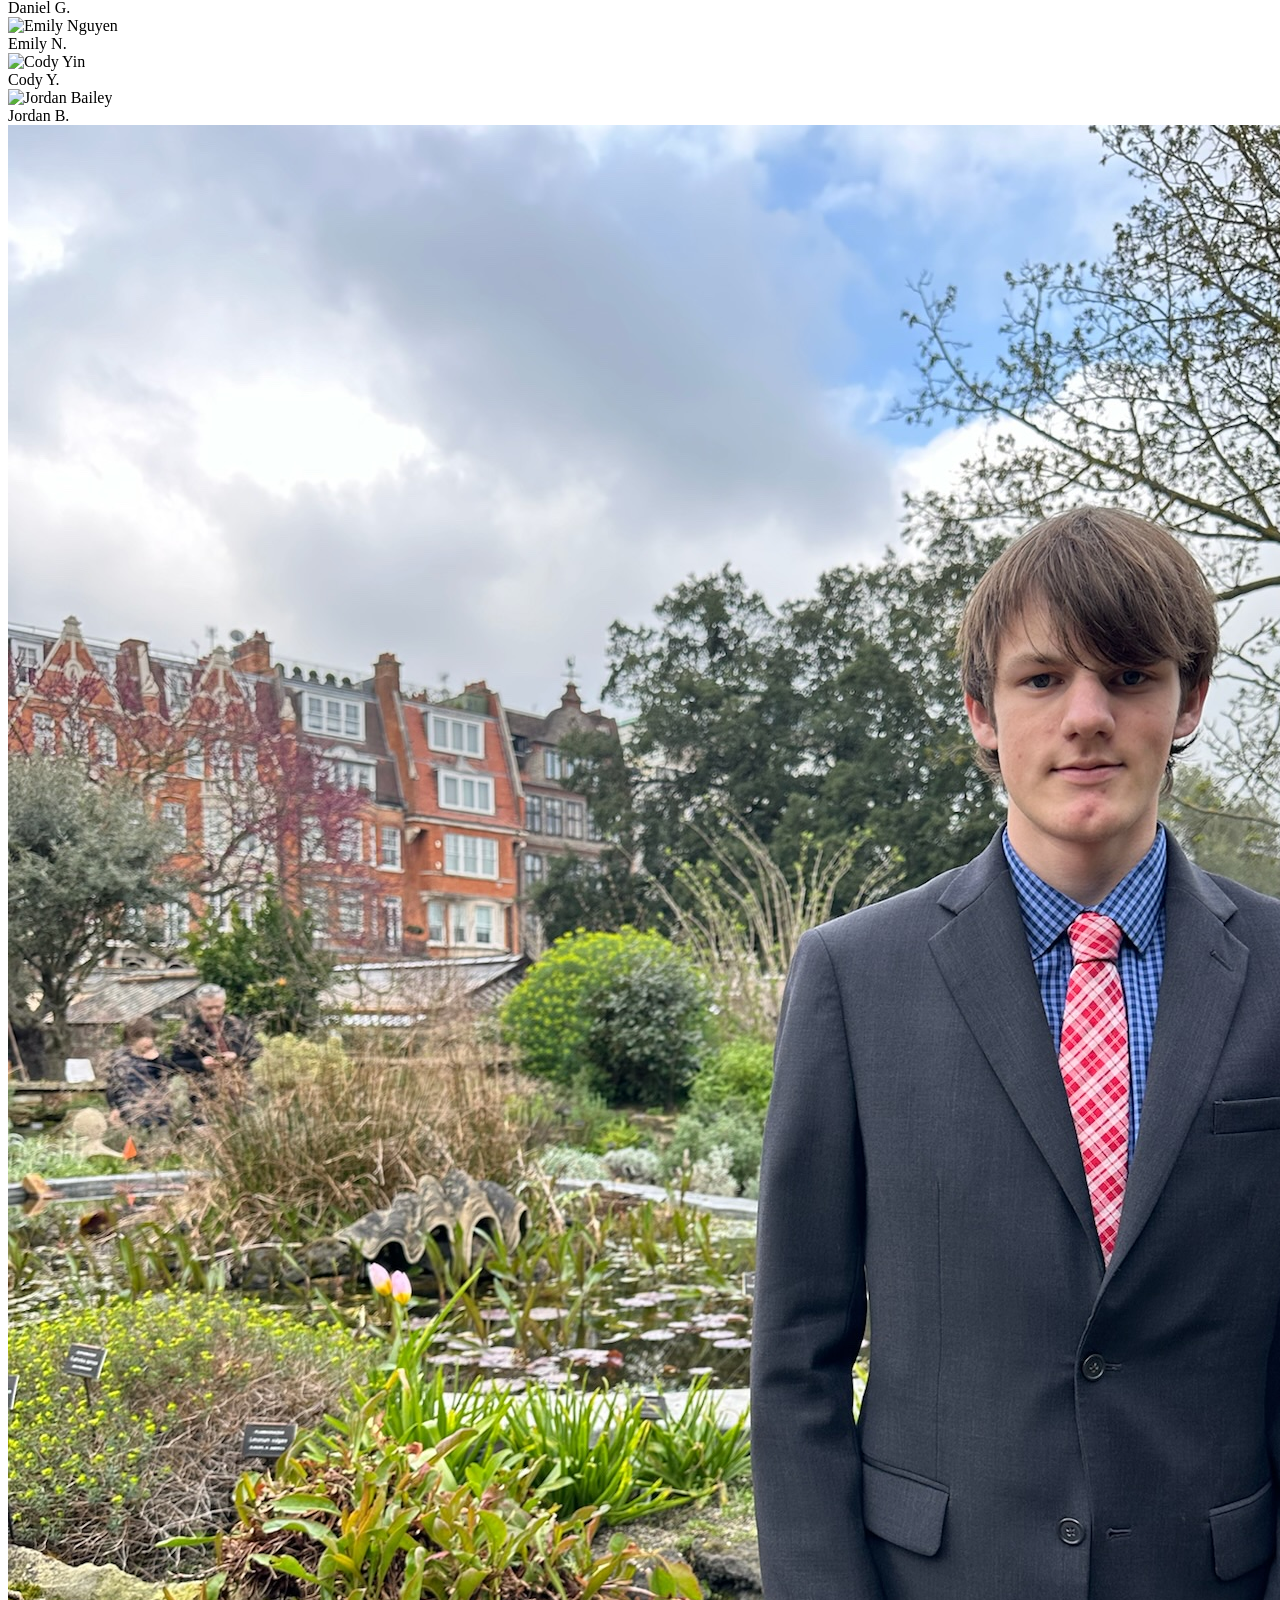
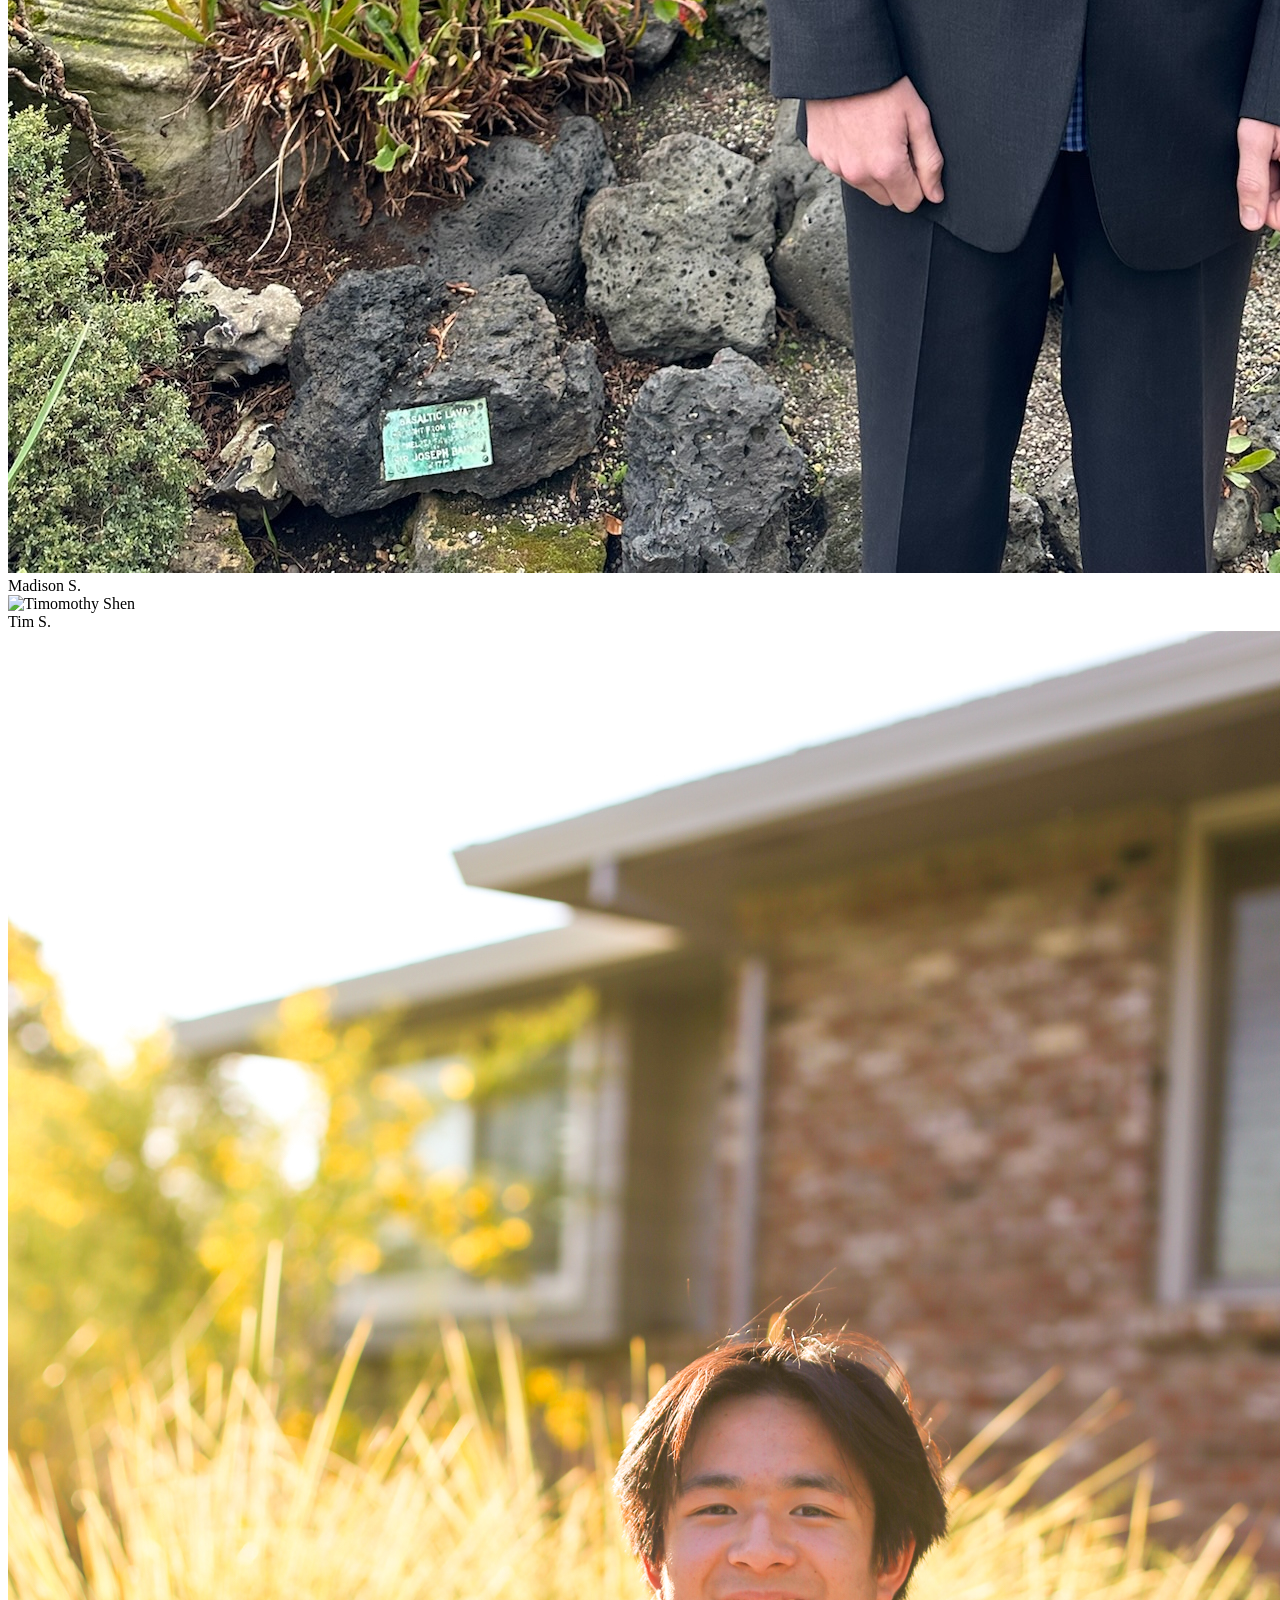
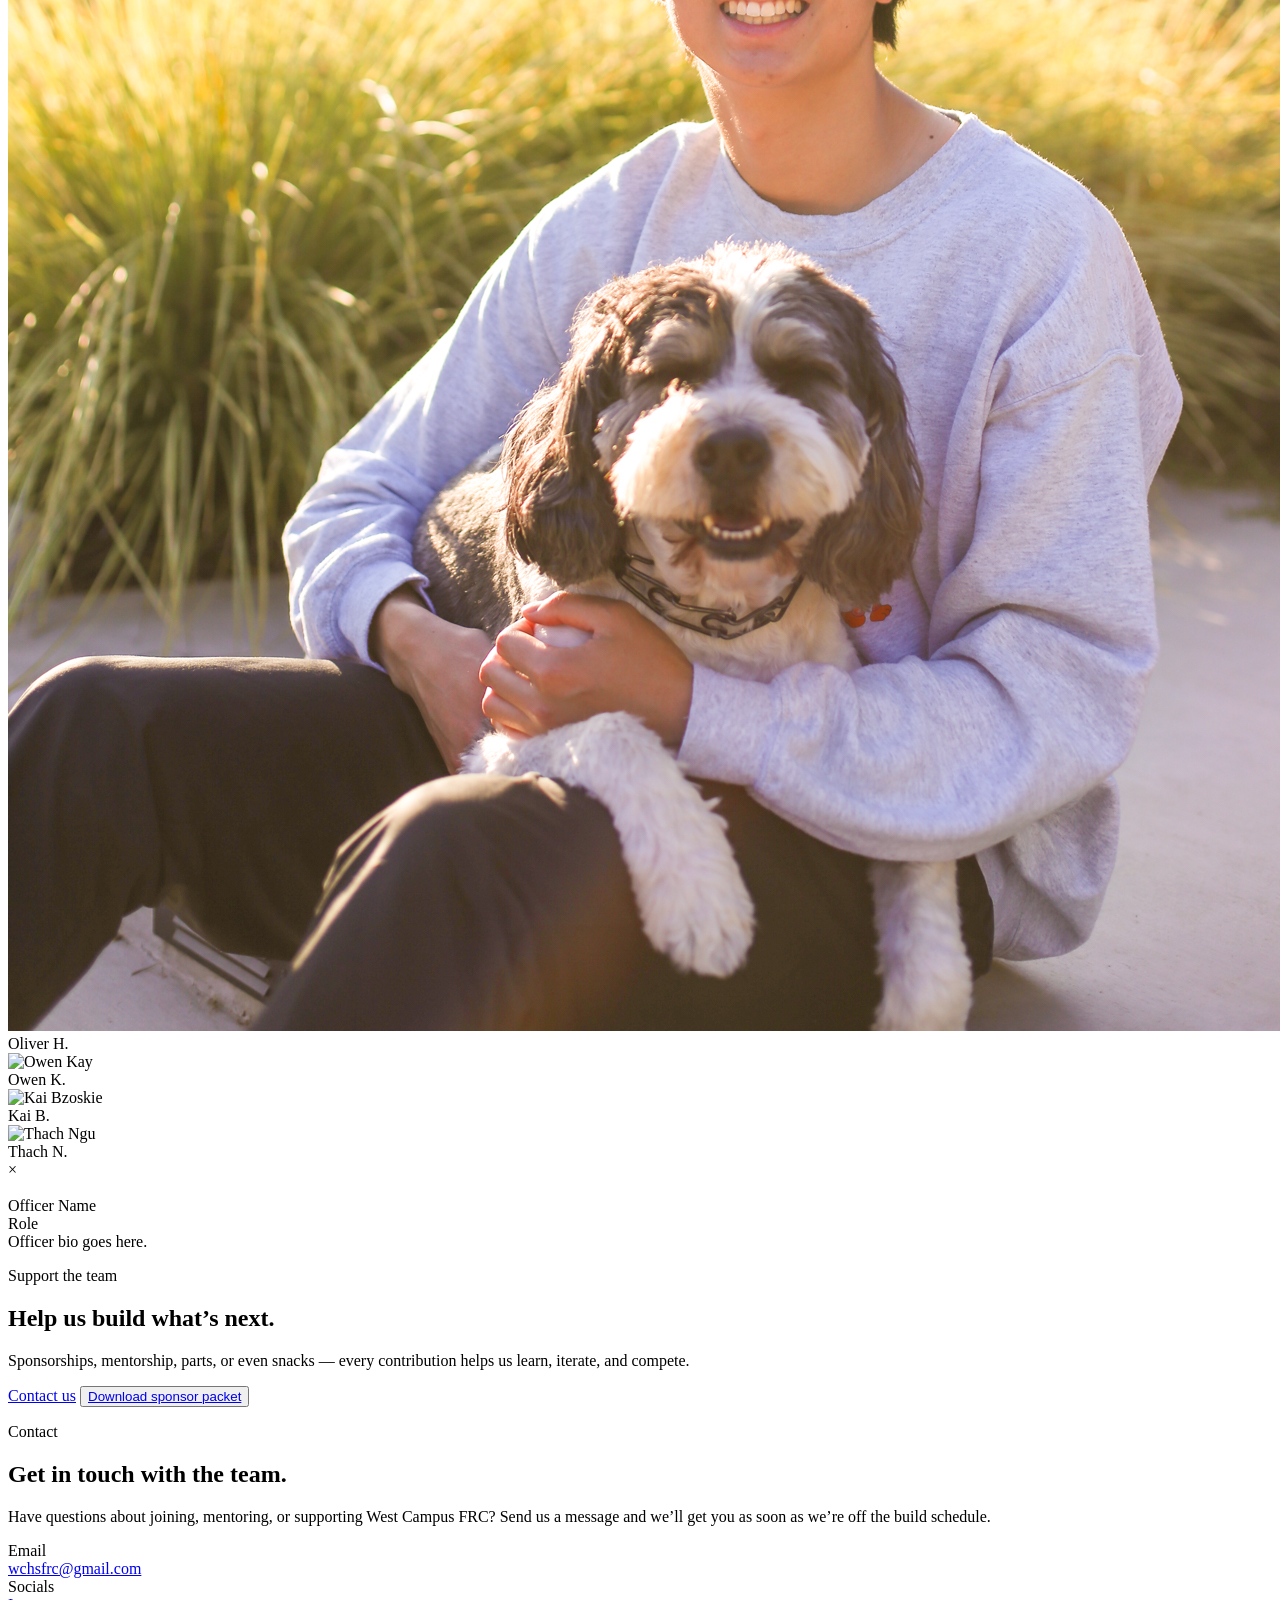
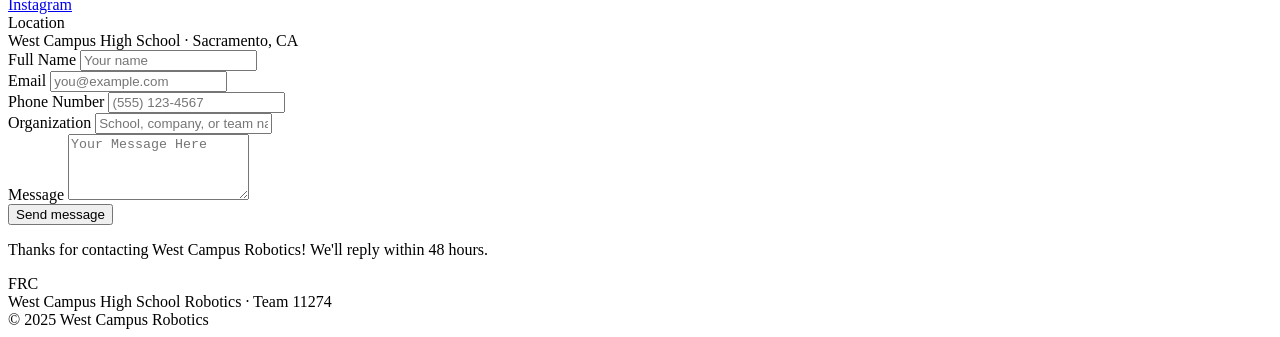
==== commit e43b7d75: "Added Resource section" ====
--- a/index.html
+++ b/index.html
@@ -76,7 +76,7 @@
             </div>
             <div class="stat">
               <div class="stat-number">∞</div>
-              <div class="stat-label">Late-night builds</div>
+              <div class="stat-label">Late-night builds  - maybe include this part idk</div>
             </div>
           </div>
         </div>
@@ -398,6 +398,32 @@
 </section>
 
 
+<section class="projects-section" id="projects">
+  <div class="section-header">
+    <p class="eyebrow">Resources</p>
+    <h2 class="section-title">CAD & Code</h2>
+    <p class="section-description">
+      Our work for the 2026 season.
+    </p>
+  </div>
+
+  <div class="resources-grid">
+    <div class="resource-card">
+      <h3>CAD Models</h3>
+      <p>CAD assembly of our robot and subsystems for the 2026 season</p>
+      <a href="" target="_blank" class="btn ghost">View on Onshape</a>
+    </div>
+
+    <div class="resource-card">
+      <h3>Code Repository</h3>
+      <p>The code for our robot. Includes our custom swerve drive code developed for using both CIM and Kraken motors.</p>
+      <a href="https://github.com/nothingness08/FRC11274" target="_blank" class="btn ghost">View on GitHub</a>
+    </div>
+  </div>
+
+</section>
+
+
       <!-- ============ OFFICERS SECTION ============ -->
       <section class="officer-section" id="officers">
         <div class="section-header">
@@ -501,53 +527,6 @@
           </div>
         </div>
       </section>
-
-      <!-- ============ MEMBERS SECTION ============ -->
-      <section class="members-section" id="members">
-        <div class="section-header">
-          <p class="eyebrow">Members</p>
-          <h2 class="section-title">Our student builders.</h2>
-          <p class="section-description">
-            These are the team members who help design, build, wire, code, and support the robot
-            every week. 
-          </p>
-        </div>
-
-        <div class="members-card">
-          <div class="members-row members-header">
-            <span>Name</span>
-            <span>Grade</span>
-          </div>
-
-          <!-- EXAMPLES – replace with your actual members (A–Z, no officers) -->
-          <div class="members-row">
-            <span>Madison Silva</span>
-            <span>12</span>
-          </div>
-          <div class="members-row">
-            <span>Chloe Murai</span>
-            <span>10</span>
-          </div>
-          <div class="members-row">
-            <span>Talan Luo</span>
-            <span>11</span>
-          </div>
-          <div class="members-row">
-            <span>Sahil Kain</span>
-            <span>11</span>
-          </div>
-          <div class="members-row">
-            <span>Eathan Bello-Martinez</span>
-            <span>12</span>
-          </div>
-          <div class="members-row">
-            <span>Mr. Wright</span>
-            <span>Engineering Teacher</span>
-          </div>
-          <!-- keep going in alphabetical order by last name -->
-        </div>
-      </section>
-
 
       <!-- ============ SUPPORT / FOOTER CTA ============ -->
       <section class="support-section" id="support">
@@ -640,7 +619,7 @@
 
             <div class="form-row">
               <label for="message">Message</label>
-              <textarea id="message" name="message" rows="4" placeholder="Tell us how you’d like to get involved." required></textarea>
+              <textarea id="message" name="message" rows="4" placeholder="Your Message Here" required></textarea>
             </div>
             <button type="submit" class="btn primary form-submit">Send message</button>
             <p class="form-success" id="form-success">
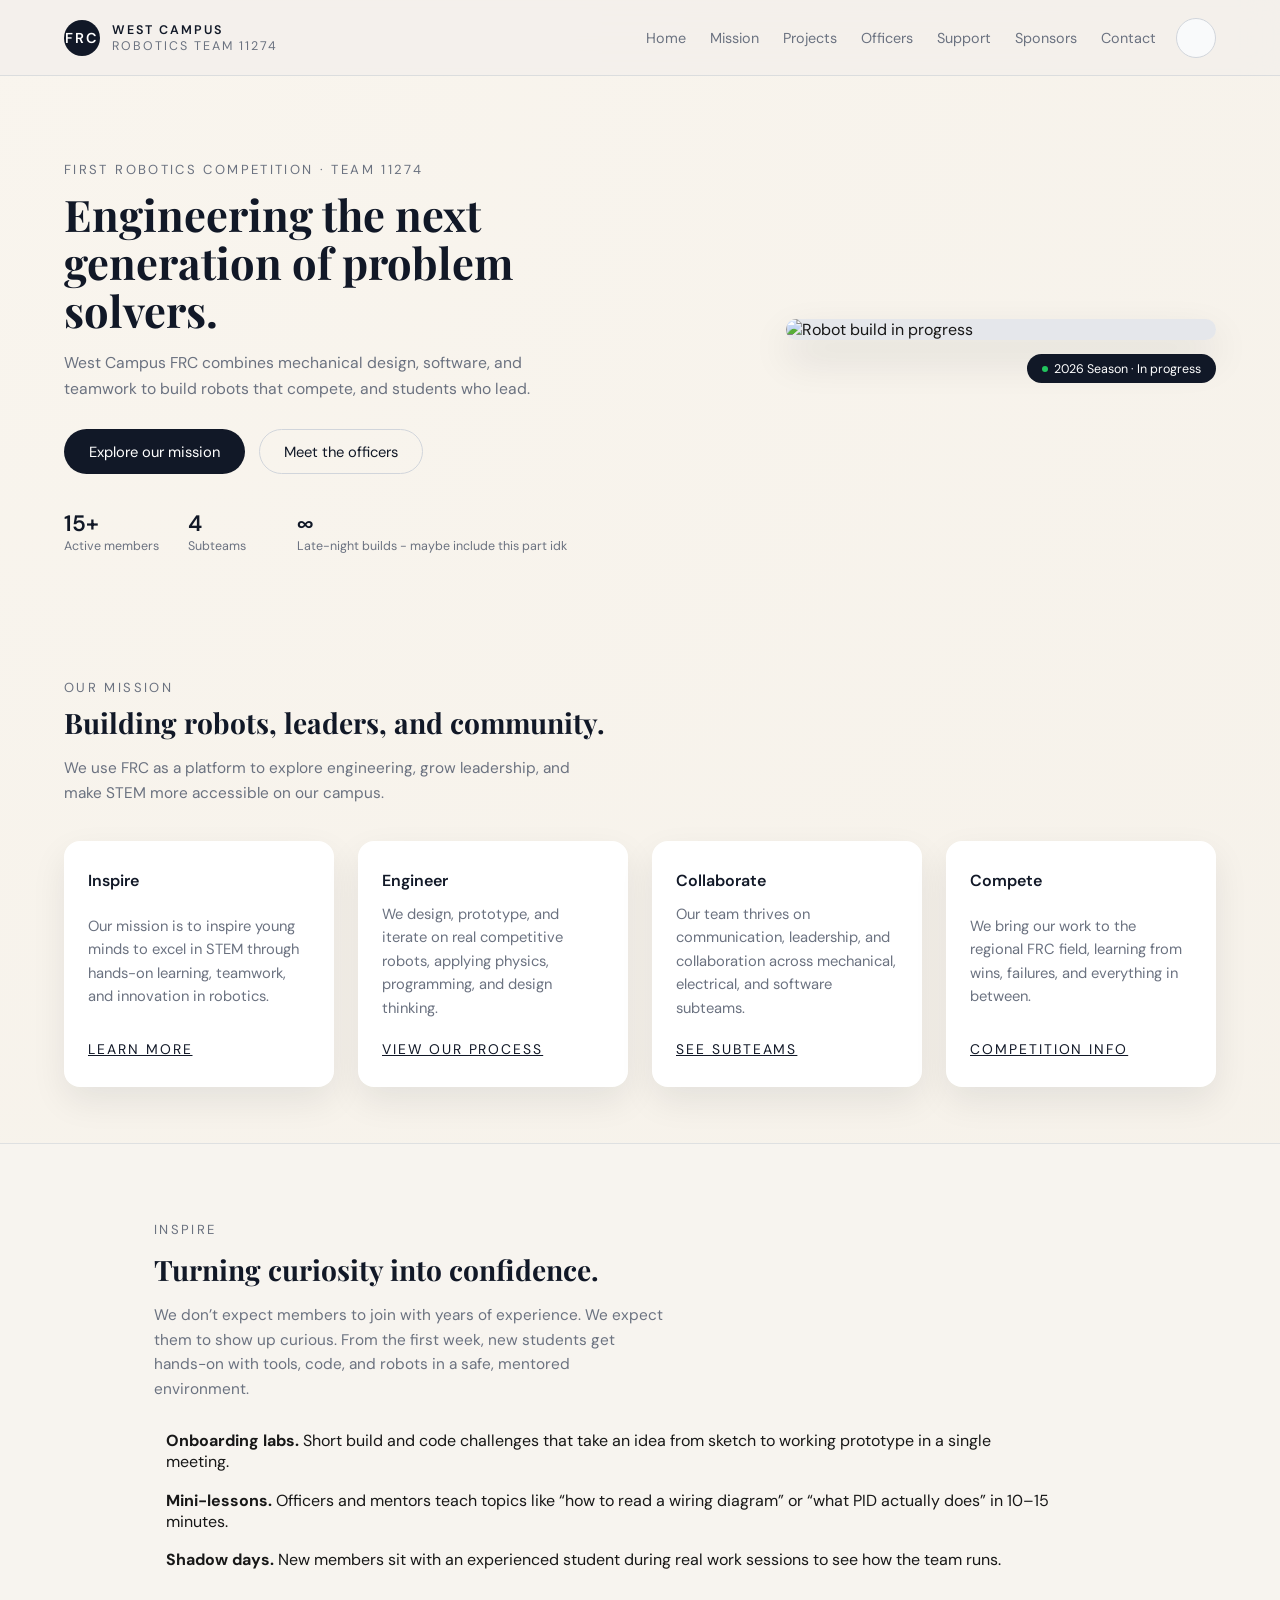
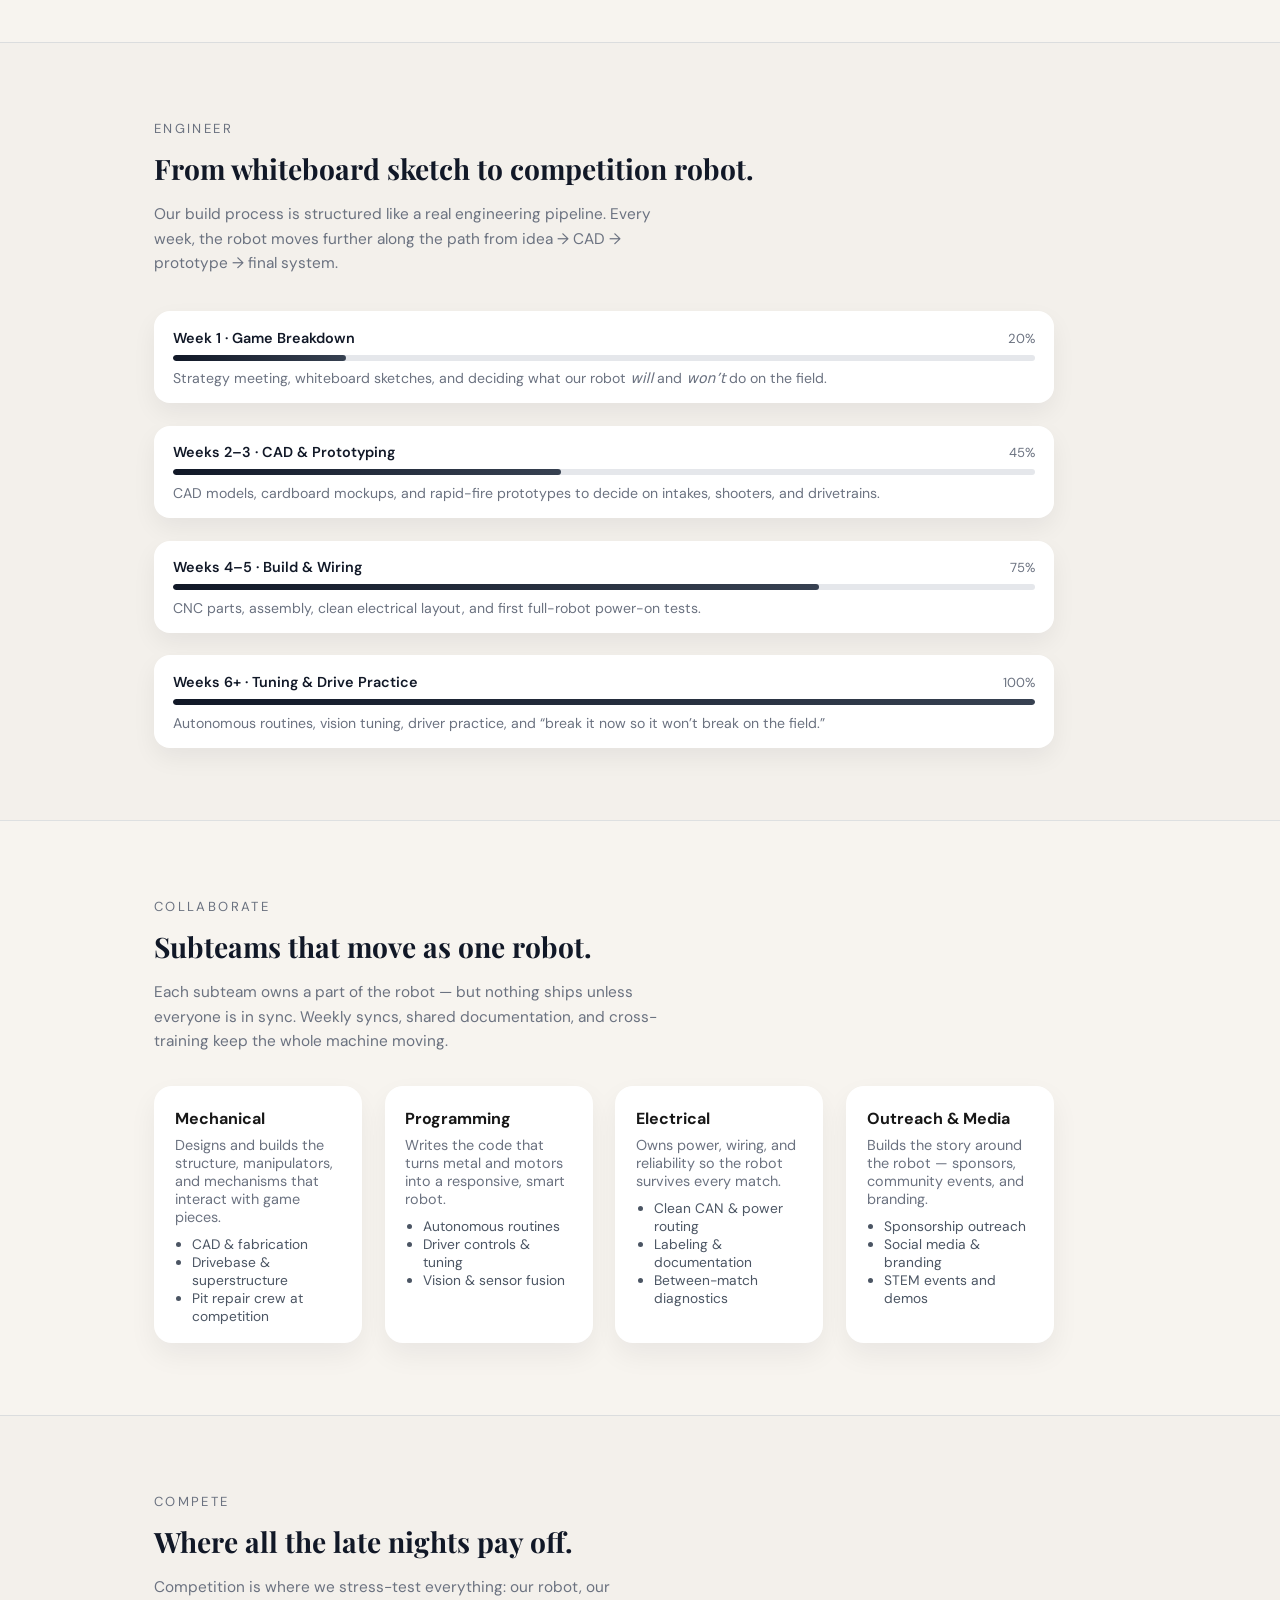
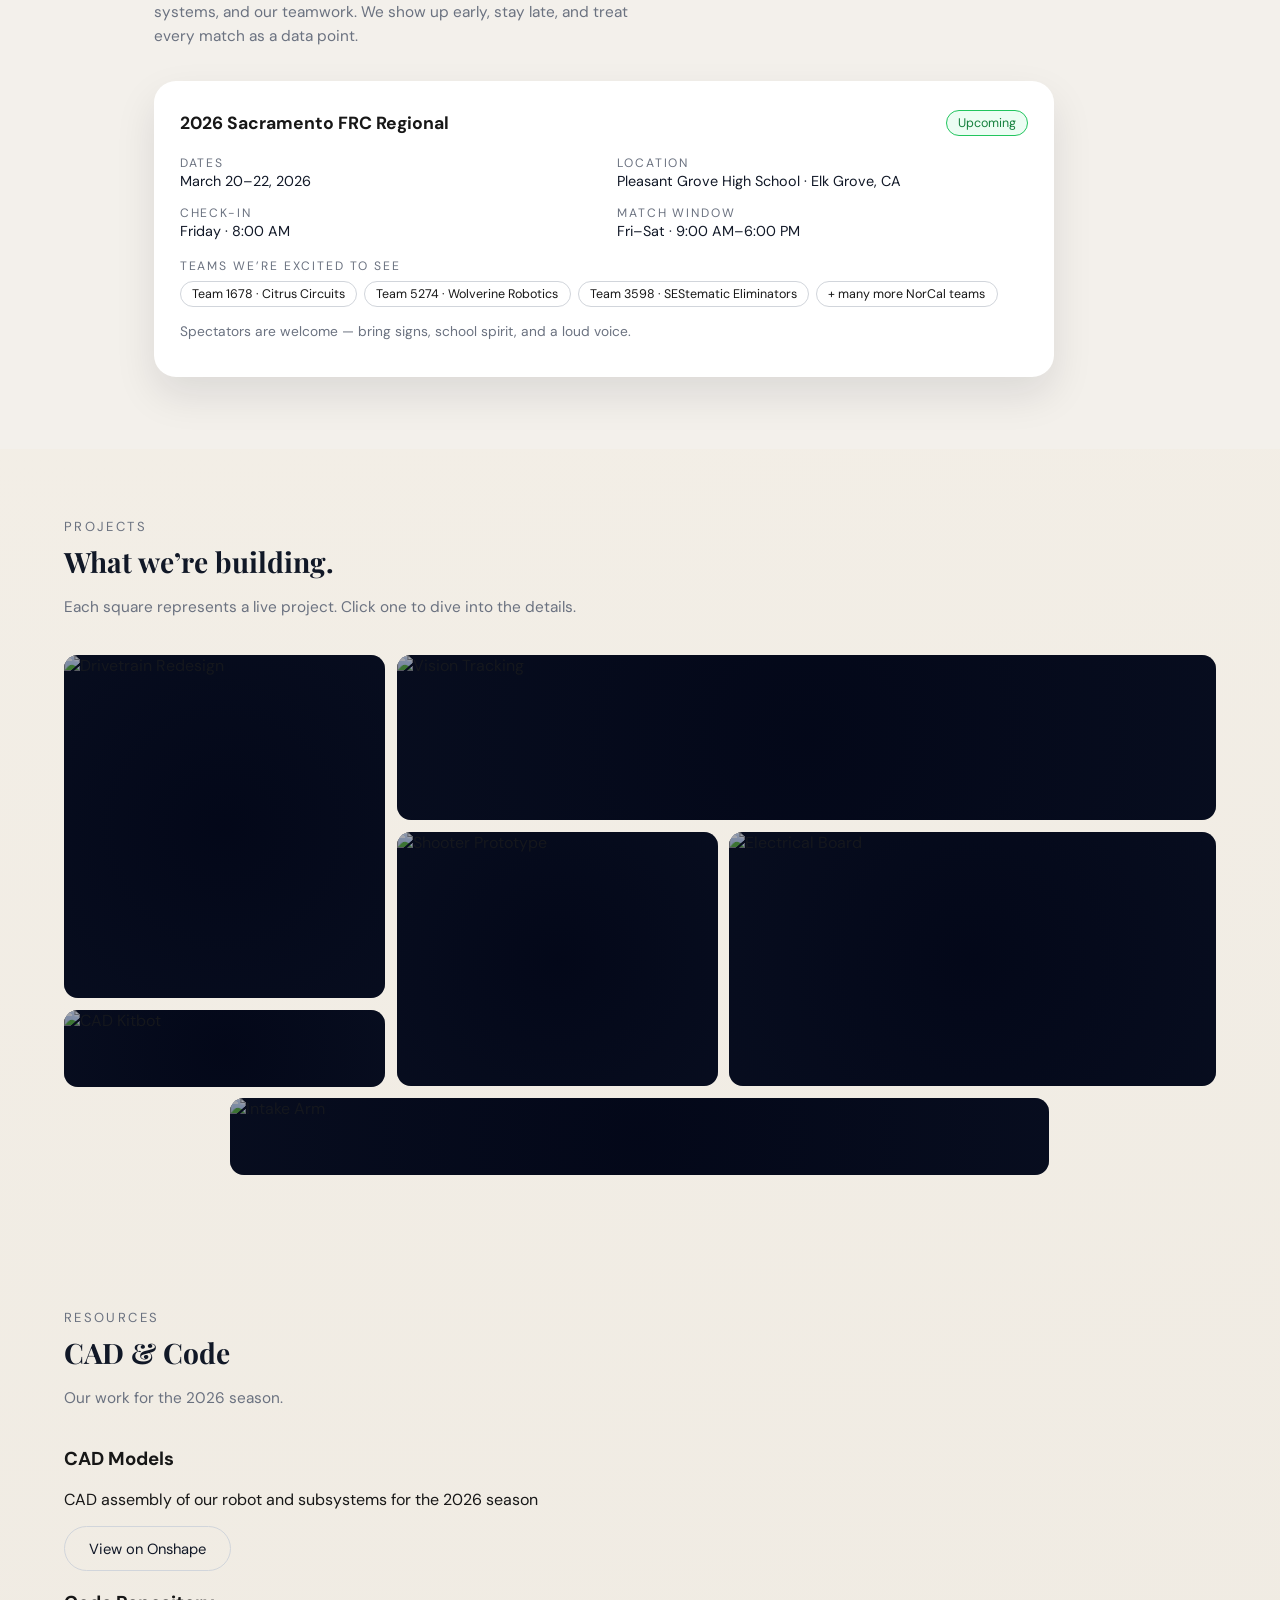
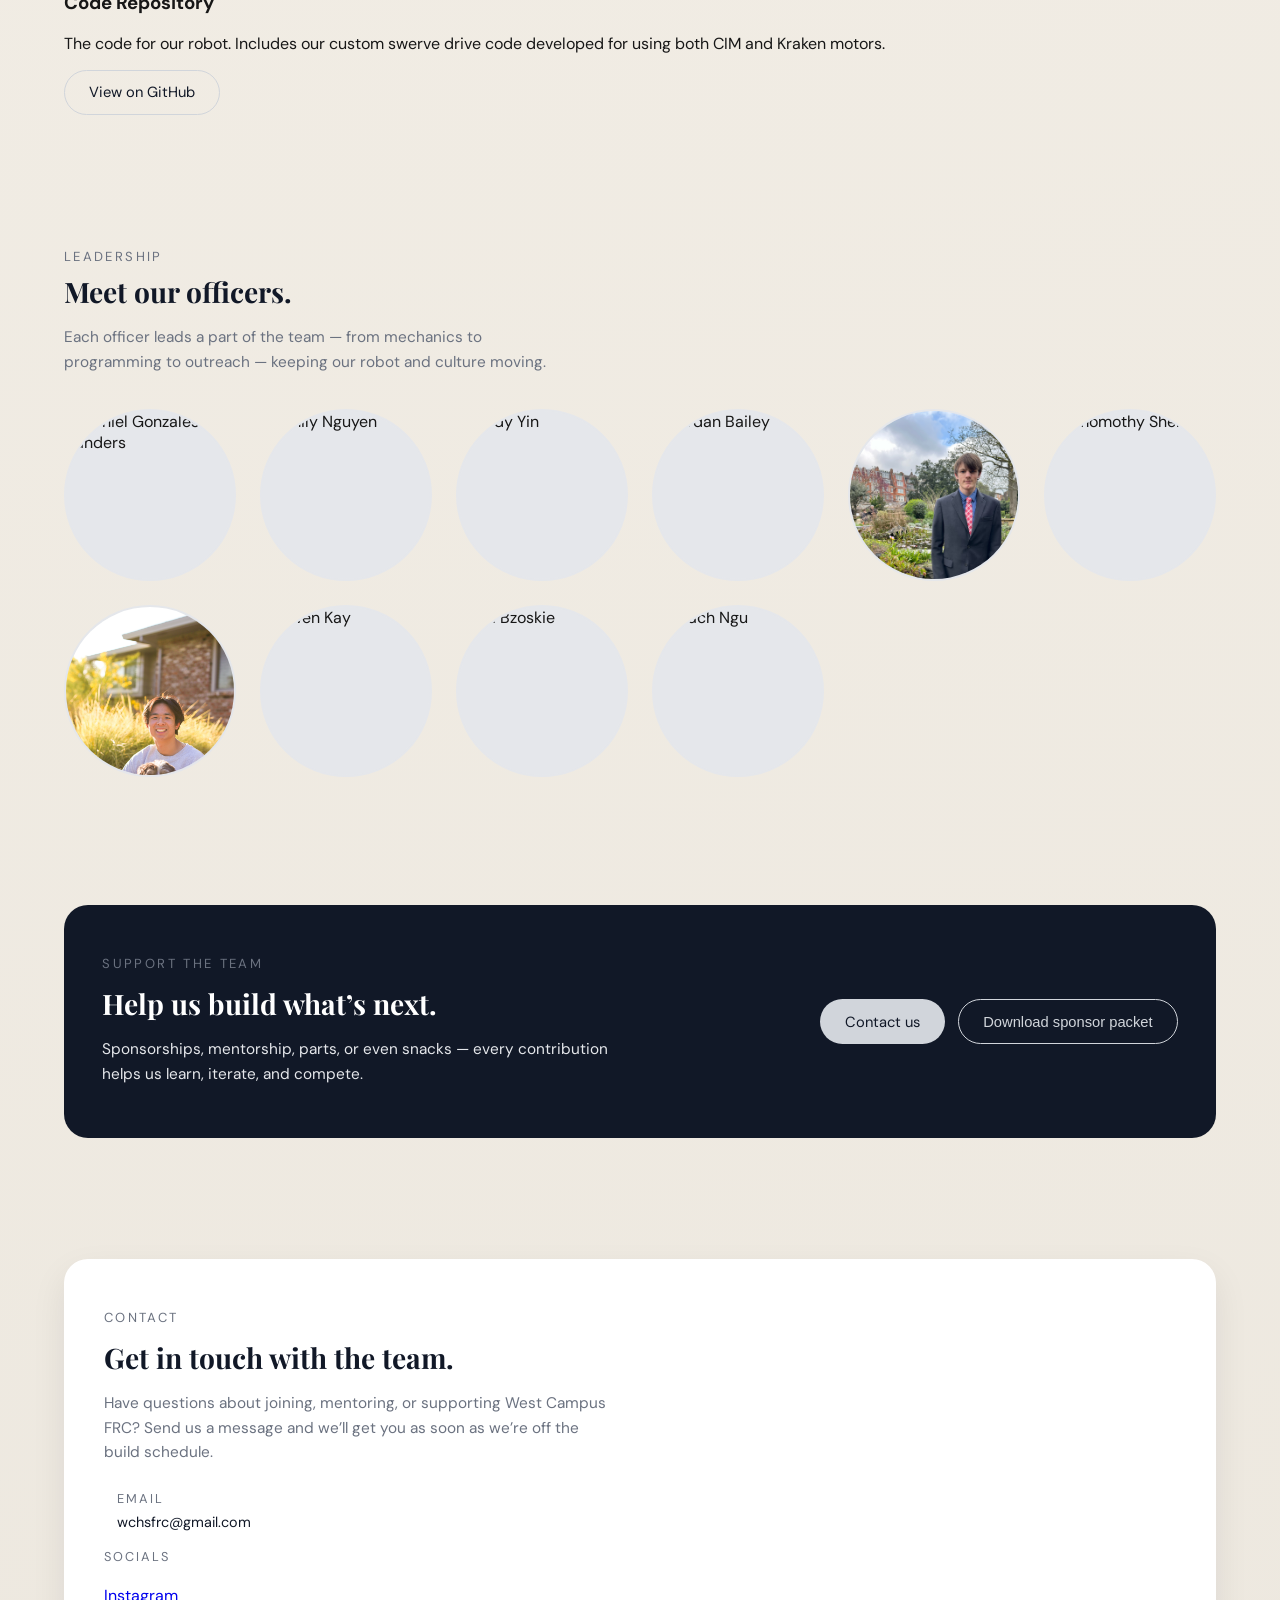
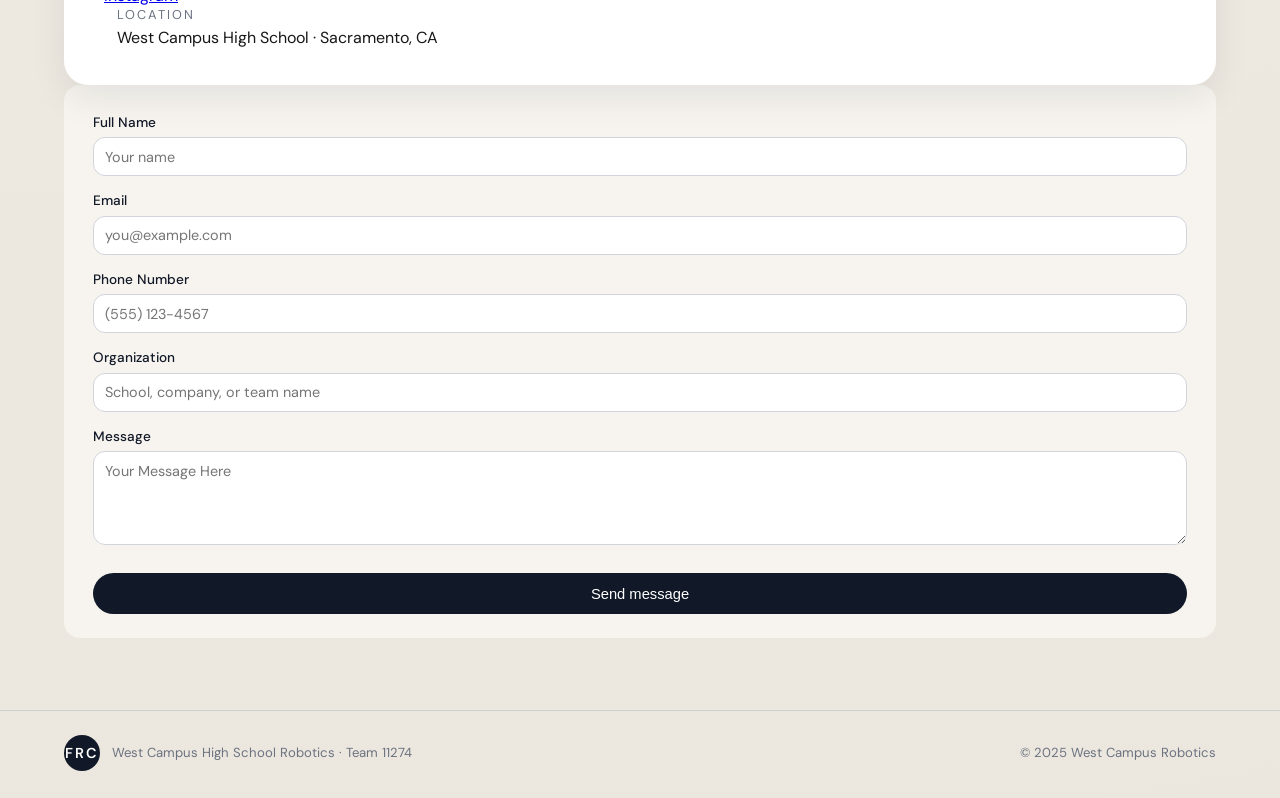
==== commit b2d30614: "might work" ====
--- a/index.html
+++ b/index.html
@@ -1,649 +1,649 @@
-<!DOCTYPE html>
-<html lang="en">
-<head>
-  <meta charset="UTF-8" />
-  <meta name="viewport" content="width=device-width, initial-scale=1.0" />
-  <title>West Campus FRC</title>
-  <!-- Optional: Archscale-style fonts -->
-  <link href="https://fonts.googleapis.com/css2?family=DM+Sans:wght@400;500;700&family=Playfair+Display:wght@500;700&display=swap" rel="stylesheet">
-  <link rel="stylesheet" href="index.css" />
-  <script src="https://kit.fontawesome.com/eb28b34f1e.js" crossorigin="anonymous"></script>
-</head>
-<body>
-  <div class="page-wrapper">
-
-    <!-- ============ NAVBAR ============ -->
-    <header class="navbar">
-  <div class="nav-logo">
-    <div class="logo-mark">FRC</div>
-    <div class="logo-text">
-      <span>West Campus</span>
-      <span>Robotics Team 11274</span>
-    </div>
-  </div>
-
-  <button class="nav-toggle" id="nav-toggle" aria-label="Toggle navigation">
-    <i class="fa-solid fa-bars"></i>
-  </button>
-
-  <div class="nav-right">
-    <nav class="nav-links" id="nav-links">
-      <a href="#hero">Home</a>
-      <a href="#mission">Mission</a>
-      <a href="#projects">Projects</a>
-      <a href="#officers">Officers</a>
-      <a href="#support">Support</a>
-      <a href="sponsors.html">Sponsors</a>
-      <a href="#contact">Contact</a>
-    </nav>
-
-    <!-- theme toggle -->
-    <button class="theme-toggle" id="theme-toggle" aria-label="Toggle light / dark mode">
-      <span class="theme-icon theme-icon-sun">
-        <i class="fa-solid fa-sun"></i>
-      </span>
-      <span class="theme-icon theme-icon-moon">
-        <i class="fa-solid fa-moon"></i>
-      </span>
-    </button>
-  </div>
-</header>
-
-
-    <!-- ============ HERO ============ -->
-    <main class="main">
-      <section class="hero" id="hero">
-        <div class="hero-left">
-          <p class="eyebrow">FIRST Robotics Competition · Team 11274</p>
-          <h1 class="hero-title">Engineering the next generation of problem solvers.</h1>
-          <p class="hero-subtitle">
-            West Campus FRC combines mechanical design, software, and teamwork to build robots that compete, 
-            and students who lead.
-          </p>
-          <div class="hero-actions">
-            <a href="#mission" class="btn primary">Explore our mission</a>
-            <a href="#officers" class="btn ghost">Meet the officers</a>
-          </div>
-
-          <div class="hero-stats">
-            <div class="stat">
-              <div class="stat-number">15+</div>
-              <div class="stat-label">Active members</div>
-            </div>
-            <div class="stat">
-              <div class="stat-number">4</div>
-              <div class="stat-label">Subteams</div>
-            </div>
-            <div class="stat">
-              <div class="stat-number">∞</div>
-              <div class="stat-label">Late-night builds  - maybe include this part idk</div>
-            </div>
-          </div>
-        </div>
-
-        <div class="hero-right">
-          <div class="hero-image-frame">
-            <img src="robot-2791677_1920.jpg" alt="Robot build in progress" />
-          </div>
-          <div class="hero-tag">
-            <span class="dot"></span>
-            <span>2026 Season · In progress</span>
-          </div>
-        </div>
-      </section>
-
-      <!-- ============ MISSION SECTION ============ -->
-      <section class="mission-section" id="mission">
-        <div class="section-header">
-          <p class="eyebrow">Our Mission</p>
-          <h2 class="section-title">Building robots, leaders, and community.</h2>
-          <p class="section-description">
-            We use FRC as a platform to explore engineering, grow leadership, and make STEM more accessible on our campus.
-          </p>
-        </div>
-
-        <div class="mission-grid">
-          <div class="mission">
-            <div class="mission-name">Inspire</div>
-            <div class="mission-about">
-              Our mission is to inspire young minds to excel in STEM through hands-on learning, teamwork, and innovation in robotics.
-            </div>
-            <div class="explore-btn">
-              <a href="#mission-inspire" class="explore-btn">Learn more</a>
-            </div>
-          </div>
-          <div class="mission">
-            <div class="mission-name">Engineer</div>
-            <div class="mission-about">
-              We design, prototype, and iterate on real competitive robots, applying physics, programming, and design thinking.
-            </div>
-            <div class="explore-btn">
-              <a href="#mission-engineer" class="explore-btn">View our process</a>
-            </div>
-          </div>
-          <div class="mission">
-            <div class="mission-name">Collaborate</div>
-            <div class="mission-about">
-              Our team thrives on communication, leadership, and collaboration across mechanical, electrical, and software subteams.
-            </div>
-            <div class="explore-btn">
-              <a href="#mission-collaborate" class="explore-btn">See subteams</a>
-            </div>
-          </div>
-          <div class="mission">
-            <div class="mission-name">Compete</div>
-            <div class="mission-about">
-              We bring our work to the regional FRC field, learning from wins, failures, and everything in between.
-            </div>
-            <div class="explore-btn">
-              <a href="#mission-compete" class="explore-btn">Competition info</a>
-            </div>
-          </div>
-        </div>
-      </section>
-
-      <!-- ============ MISSION DETAIL: INSPIRE ============ -->
-<section class="mission-detail inspire-detail" id="mission-inspire">
-  <div class="mission-detail-inner">
-    <div class="mission-detail-text">
-      <p class="eyebrow">Inspire</p>
-      <h2 class="section-title">Turning curiosity into confidence.</h2>
-      <p class="section-description">
-        We don’t expect members to join with years of experience. We expect them to show up curious.
-        From the first week, new students get hands-on with tools, code, and robots in a safe, mentored
-        environment.
-      </p>
-
-      <ul class="mission-bullets">
-        <li><span><i class="fa-solid fa-flask"></i></span><div><strong>Onboarding labs.</strong> Short build and code challenges that take an idea from sketch to working prototype in a single meeting.</div></li>
-        <li><span><i class="fa-solid fa-person-chalkboard"></i></span><div><strong>Mini-lessons.</strong> Officers and mentors teach topics like “how to read a wiring diagram” or “what PID actually does” in 10–15 minutes.</div></li>
-        <li><span><i class="fa-solid fa-people-group"></i></span><div><strong>Shadow days.</strong> New members sit with an experienced student during real work sessions to see how the team runs.</div></li>
-      </ul>
-    </div>
-  </div>
-</section>
-
-<!-- ============ MISSION DETAIL: ENGINEER ============ -->
-<section class="mission-detail engineer-detail" id="mission-engineer">
-  <div class="mission-detail-inner">
-    <div class="mission-detail-text">
-      <p class="eyebrow">Engineer</p>
-      <h2 class="section-title">From whiteboard sketch to competition robot.</h2>
-      <p class="section-description">
-        Our build process is structured like a real engineering pipeline. Every week, the robot moves
-        further along the path from idea → CAD → prototype → final system.
-      </p>
-
-      <div class="process-timeline">
-        <div class="timeline-step" data-percent="20">
-          <div class="timeline-top">
-            <span class="timeline-label">Week 1 · Game Breakdown</span>
-            <span class="timeline-percent">0%</span>
-          </div>
-          <div class="timeline-bar">
-            <div class="timeline-bar-inner"></div>
-          </div>
-          <p class="timeline-desc">
-            Strategy meeting, whiteboard sketches, and deciding what our robot <em>will</em> and <em>won’t</em> do on the field.
-          </p>
-        </div>
-
-        <div class="timeline-step" data-percent="45">
-          <div class="timeline-top">
-            <span class="timeline-label">Weeks 2–3 · CAD & Prototyping</span>
-            <span class="timeline-percent">0%</span>
-          </div>
-          <div class="timeline-bar">
-            <div class="timeline-bar-inner"></div>
-          </div>
-          <p class="timeline-desc">
-            CAD models, cardboard mockups, and rapid-fire prototypes to decide on intakes, shooters, and drivetrains.
-          </p>
-        </div>
-
-        <div class="timeline-step" data-percent="75">
-          <div class="timeline-top">
-            <span class="timeline-label">Weeks 4–5 · Build & Wiring</span>
-            <span class="timeline-percent">0%</span>
-          </div>
-          <div class="timeline-bar">
-            <div class="timeline-bar-inner"></div>
-          </div>
-          <p class="timeline-desc">
-            CNC parts, assembly, clean electrical layout, and first full-robot power-on tests.
-          </p>
-        </div>
-
-        <div class="timeline-step" data-percent="100">
-          <div class="timeline-top">
-            <span class="timeline-label">Weeks 6+ · Tuning & Drive Practice</span>
-            <span class="timeline-percent">0%</span>
-          </div>
-          <div class="timeline-bar">
-            <div class="timeline-bar-inner"></div>
-          </div>
-          <p class="timeline-desc">
-            Autonomous routines, vision tuning, driver practice, and “break it now so it won’t break on the field.”
-          </p>
-        </div>
-      </div>
-    </div>
-  </div>
-</section>
-
-<!-- ============ MISSION DETAIL: COLLABORATE ============ -->
-<section class="mission-detail collaborate-detail" id="mission-collaborate">
-  <div class="mission-detail-inner">
-    <div class="mission-detail-text">
-      <p class="eyebrow">Collaborate</p>
-      <h2 class="section-title">Subteams that move as one robot.</h2>
-      <p class="section-description">
-        Each subteam owns a part of the robot — but nothing ships unless everyone is in sync.
-        Weekly syncs, shared documentation, and cross-training keep the whole machine moving.
-      </p>
-
-      <div class="subteam-grid">
-        <div class="subteam-card">
-          <h3>Mechanical</h3>
-          <p>Designs and builds the structure, manipulators, and mechanisms that interact with game pieces.</p>
-          <ul>
-            <li>CAD & fabrication</li>
-            <li>Drivebase & superstructure</li>
-            <li>Pit repair crew at competition</li>
-          </ul>
-        </div>
-
-        <div class="subteam-card">
-          <h3>Programming</h3>
-          <p>Writes the code that turns metal and motors into a responsive, smart robot.</p>
-          <ul>
-            <li>Autonomous routines</li>
-            <li>Driver controls & tuning</li>
-            <li>Vision & sensor fusion</li>
-          </ul>
-        </div>
-
-        <div class="subteam-card">
-          <h3>Electrical</h3>
-          <p>Owns power, wiring, and reliability so the robot survives every match.</p>
-          <ul>
-            <li>Clean CAN & power routing</li>
-            <li>Labeling & documentation</li>
-            <li>Between-match diagnostics</li>
-          </ul>
-        </div>
-
-        <div class="subteam-card">
-          <h3>Outreach & Media</h3>
-          <p>Builds the story around the robot — sponsors, community events, and branding.</p>
-          <ul>
-            <li>Sponsorship outreach</li>
-            <li>Social media & branding</li>
-            <li>STEM events and demos</li>
-          </ul>
-        </div>
-      </div>
-    </div>
-  </div>
-</section>
-
-<!-- ============ MISSION DETAIL: COMPETE ============ -->
-<section class="mission-detail compete-detail" id="mission-compete">
-  <div class="mission-detail-inner">
-    <div class="mission-detail-text">
-      <p class="eyebrow">Compete</p>
-      <h2 class="section-title">Where all the late nights pay off.</h2>
-      <p class="section-description">
-        Competition is where we stress-test everything: our robot, our systems, and our teamwork. We show up early,
-        stay late, and treat every match as a data point.
-      </p>
-
-      <div class="event-card">
-        <div class="event-header">
-          <h3>2026 Sacramento FRC Regional</h3>
-          <span class="event-tag">Upcoming</span>
-        </div>
-        <div class="event-info-grid">
-          <div>
-            <div class="event-label">Dates</div>
-            <div class="event-value">March 20–22, 2026</div>
-          </div>
-          <div>
-            <div class="event-label">Location</div>
-            <div class="event-value">Pleasant Grove High School · Elk Grove, CA</div>
-          </div>
-          <div>
-            <div class="event-label">Check-in</div>
-            <div class="event-value">Friday · 8:00 AM</div>
-          </div>
-          <div>
-            <div class="event-label">Match window</div>
-            <div class="event-value">Fri–Sat · 9:00 AM–6:00 PM</div>
-          </div>
-        </div>
-
-        <div class="event-opponents">
-          <div class="event-label">Teams we’re excited to see</div>
-          <div class="opponent-chips">
-            <span>Team 1678 · Citrus Circuits</span>
-            <span>Team 5274 · Wolverine Robotics</span>
-            <span>Team 3598 · SEStematic Eliminators</span>
-            <span>+ many more NorCal teams</span>
-          </div>
-        </div>
-
-        <p class="event-note">
-          Spectators are welcome — bring signs, school spirit, and a loud voice.  
-        </p>
-      </div>
-    </div>
-  </div>
-</section>
-
-
-      <!-- ============ PROJECTS ============ -->
-<section class="projects-section" id="projects">
-  <div class="section-header">
-    <p class="eyebrow">Projects</p>
-    <h2 class="section-title">What we’re building.</h2>
-    <p class="section-description">
-      Each square represents a live project. Click one to dive into the details.
-    </p>
-  </div>
-
-  <!-- Masonry-style grid -->
-  <div class="projects-grid">
-    <div class="project-tile large"
-         data-title="Drivetrain Redesign"
-         data-desc="Building a lightweight holonomic drivetrain for better agility and defensive endurance across matches."
-         data-members="Daniel, Owen, Kai"
-         data-img="robot1.jpg">
-    </div>
-
-    <div class="project-tile wide"
-         data-title="Vision Tracking"
-         data-desc="AI-powered AprilTag detection feeding real-time pose estimates into autonomous path planning."
-         data-members="Emily, Jordan"
-         data-img="IMG_4439.jpeg">
-    </div>
-
-    <div class="project-tile tall"
-         data-title="Shooter Prototype"
-         data-desc="Spin-up wheel shooter with adjustable hood for high-accuracy scoring at varying distances."
-         data-members="Cody, Daniel"
-         data-img="IMG_4515.jpeg">
-    </div>
-
-    <div class="project-tile"
-         data-title="Electrical Board"
-         data-desc="Reworking power routing, CAN loops, and labeling so repairs between matches take minutes, not hours."
-         data-members="Kai, Emily"
-         data-img="IMG_4586.jpeg">
-    </div>
-
-    <div class="project-tile small"
-         data-title="CAD Kitbot"
-         data-desc="Full parametric CAD assembly of the base chassis so new members can learn from a clean model."
-         data-members="Owen, Cody"
-         data-img="bumper.jpeg">
-    </div>
-
-    <div class="project-tile wide"
-         data-title="Intake Arm"
-         data-desc="Deployable intake tuned for fast floor pickup without compromising frame perimeter rules."
-         data-members="Daniel, Jordan"
-         data-img="IMG_4610.jpeg">
-    </div>
-  </div>
-</section>
-
-
-<section class="projects-section" id="projects">
-  <div class="section-header">
-    <p class="eyebrow">Resources</p>
-    <h2 class="section-title">CAD & Code</h2>
-    <p class="section-description">
-      Our work for the 2026 season.
-    </p>
-  </div>
-
-  <div class="resources-grid">
-    <div class="resource-card">
-      <h3>CAD Models</h3>
-      <p>CAD assembly of our robot and subsystems for the 2026 season</p>
-      <a href="" target="_blank" class="btn ghost">View on Onshape</a>
-    </div>
-
-    <div class="resource-card">
-      <h3>Code Repository</h3>
-      <p>The code for our robot. Includes our custom swerve drive code developed for using both CIM and Kraken motors.</p>
-      <a href="https://github.com/nothingness08/FRC11274" target="_blank" class="btn ghost">View on GitHub</a>
-    </div>
-  </div>
-
-</section>
-
-
-      <!-- ============ OFFICERS SECTION ============ -->
-      <section class="officer-section" id="officers">
-        <div class="section-header">
-          <p class="eyebrow">Leadership</p>
-          <h2 class="section-title">Meet our officers.</h2>
-          <p class="section-description">
-            Each officer leads a part of the team — from mechanics to programming to outreach — keeping our robot and culture moving.
-          </p>
-        </div>
-
-        <div class="officers">
-          <div class="officer" id="danielg">
-            <div class="picture">
-              <img src="1000006856.jpg" alt="Daniel Gonzales-Sanders">
-            </div>
-            <div class="officer-cover">Daniel G.</div>
-          </div>
-
-          <div class="officer" id="emilyn">
-            <div class="picture">
-              <img src="1000006857.jpg" alt="Emily Nguyen">
-            </div>
-            <div class="officer-cover">Emily N.</div>
-          </div>
-
-          <div class="officer" id="codyy">
-            <div class="picture">
-              <img src="IMG_20251208_205117(1).jpg" alt="Cody Yin">
-            </div>
-            <div class="officer-cover">Cody Y.</div>
-          </div>
-
-          <div class="officer" id="jordanb">
-            <div class="picture">
-              <img src="9068102699051357667.jpg.jpeg" alt="Jordan Bailey">
-            </div>
-            <div class="officer-cover">Jordan B.</div>
-          </div>
-
-          <div class="officer" id="madisons">
-            <div class="picture">
-              <img src="madison picture.jpeg" alt="Madison Silva">
-            </div>
-            <div class="officer-cover">Madison S.</div>
-          </div>
-
-          <div class="officer" id="tims">
-            <div class="picture">
-              <img src="engineer-8499904_1920.jpg" alt="Timomothy Shen">
-            </div>
-            <div class="officer-cover">Tim S.</div>
-          </div>
-
-          <div class="officer" id="oliverh">
-            <div class="picture">
-              <img src="2025OliverASB-2.JPG" alt="Oliver Hsu">
-            </div>
-            <div class="officer-cover">Oliver H.</div>
-          </div>
-
-          <div class="officer" id="owenk">
-            <div class="picture">
-              <img src="1000006859.jpg" alt="Owen Kay">
-            </div>
-            <div class="officer-cover">Owen K.</div>
-          </div>
-
-          <div class="officer" id="kaib">
-            <div class="picture">
-              <img src="kaib.png" alt="Kai Bzoskie">
-            </div>
-            <div class="officer-cover">Kai B.</div>
-          </div>
-
-          
-          <div class="officer" id="thachn">
-            <div class="picture">
-              <img src="IMG_5117.jpg" alt="Thach Ngu" style="object-position: center;">
-            </div>
-            <div class="officer-cover">Thach N.</div>
-          </div>
-
-          
-          
-
-          <!-- Officer popup -->
-          <div class="officer-popup" id="officer-popup">
-            <div class="close-btn" id="popup-close">×</div>
-            <div class="officer-popup-top">
-              <div class="officer-popup-img">
-                <img src="1000006856.jpg" alt="" id="officer-popup-img">
-              </div>
-              <div class="officer-popup-name-role">
-                <div class="officer-popup-name" id="officer-popup-name">Officer Name</div>
-                <div class="officer-popup-role" id="officer-popup-role">Role</div>
-              </div>
-            </div>
-            <div class="officer-popup-bottom" id="officer-popup-bio">
-              Officer bio goes here.
-            </div>
-          </div>
-        </div>
-      </section>
-
-      <!-- ============ SUPPORT / FOOTER CTA ============ -->
-      <section class="support-section" id="support">
-        <div class="support-inner">
-          <div class="support-left">
-            <p class="eyebrow">Support the team</p>
-            <h2 class="section-title">Help us build what’s next.</h2>
-            <p class="section-description">
-              Sponsorships, mentorship, parts, or even snacks — every contribution helps us learn, iterate, and compete.
-            </p>
-          </div>
-          <div class="support-right">
-            <a href="mailto:wchsfrc@gmail.com" id="contact-btn" class="btn primary">Contact us</a>
-            <button class="btn ghost" id="download-btn" type="button" >
-              <a href="Red and White Corporate Manager Services Contract A4.pdf" class="download-btn" download>Download sponsor packet</a></button>
-          </div>
-        </div>
-      </section>
-
-        <section class="contact-section" id="contact">
-        <div class="contact-inner">
-          <div class="contact-left">
-            <p class="eyebrow">Contact</p>
-            <h2 class="section-title">Get in touch with the team.</h2>
-            <p class="section-description">
-              Have questions about joining, mentoring, or supporting West Campus FRC? 
-              Send us a message and we’ll get you as soon as we’re off the build schedule.
-            </p>
-
-            <div class="contact-details">
-              <div class="contact-row">
-                <i class="fa-solid fa-envelope"></i>
-                <div>
-                  <div class="contact-label">Email</div>
-                  <a href="mailto:wchsfrc@gmail.com">wchsfrc@gmail.com</a>
-                </div>
-              </div>
-              <div class="contact-label">Socials </div>
-                  <a href="https://www.instagram.com/westcampusfrc/"  target="_blank">Instagram</a>
-                </div>
-              <div class="contact-row">
-                <i class="fa-solid fa-location-dot"></i>
-                <div>
-                  <div class="contact-label">Location</div>
-                  <div>West Campus High School · Sacramento, CA</div>
-                </div>
-              </div>
-            </div>
-          </div>
-
-          <form class="contact-form" id="contact-form" action="https://formsubmit.co/wchsfrc@gmail.com" method="POST">
-            <input type="hidden" name="_subject" value="New message from West Campus FRC site">
-            <input type="hidden" name="_template" value="table">
-            <input type="hidden" name="_captcha" value="false">
-            <input type="hidden" name="_autoresponse" value="Thanks for contacting West Campus Robotics! We'll reply soon.">
-            <input type="hidden" name="_next" value="">
-
-            <input type="text" name="_honey" style="display:none">
-
-
-            <div class="form-row">
-              <label for="name">Full Name</label>
-              <input type="text" id="name" name="name" placeholder="Your name" required>
-            </div>
-            <div class="form-row">
-              <label for="email">Email</label>
-              <input type="email" id="email" name="email" placeholder="you@example.com" required>
-            </div>
-            <div class="form-row">
-              <label for="phone">Phone Number</label>
-              <input
-                type="tel"
-                id="phone"
-                name="phone"
-                placeholder="(555) 123-4567"
-                pattern="[\d\s\-\+\(\)]{7,}" inputmode="numeric" required
-
-              >
-            </div>
-
-            <div class="form-row">
-              <label for="organization">Organization</label>
-              <input
-                type="text"
-                id="organization"
-                name="organization"
-                placeholder="School, company, or team name" required
-              >
-            </div>
-
-            <div class="form-row">
-              <label for="message">Message</label>
-              <textarea id="message" name="message" rows="4" placeholder="Your Message Here" required></textarea>
-            </div>
-            <button type="submit" class="btn primary form-submit">Send message</button>
-            <p class="form-success" id="form-success">
-              Thanks for contacting West Campus Robotics! We'll reply within 48 hours.
-            </p>
-          </form>
-        </div>
-      </section>
-
-    </main>
-
-    <footer class="footer">
-      <div class="footer-left">
-        <div class="logo-mark">FRC</div>
-        <span>West Campus High School Robotics · Team 11274</span>
-      </div>
-      <div class="footer-right">
-        <span>© 2025 West Campus Robotics</span>
-      </div>
-    </footer>
-  </div>
-
-  <script src="index.js"></script>
-</body>
-</html>
-
-
+<!DOCTYPE html>
+<html lang="en">
+<head>
+  <meta charset="UTF-8" />
+  <meta name="viewport" content="width=device-width, initial-scale=1.0" />
+  <title>West Campus FRC</title>
+  <!-- Optional: Archscale-style fonts -->
+  <link href="https://fonts.googleapis.com/css2?family=DM+Sans:wght@400;500;700&family=Playfair+Display:wght@500;700&display=swap" rel="stylesheet">
+  <link rel="stylesheet" href="index.css" />
+  <script src="https://kit.fontawesome.com/eb28b34f1e.js" crossorigin="anonymous"></script>
+</head>
+<body>
+  <div class="page-wrapper">
+
+    <!-- ============ NAVBAR ============ -->
+    <header class="navbar">
+  <div class="nav-logo">
+    <div class="logo-mark">FRC</div>
+    <div class="logo-text">
+      <span>West Campus</span>
+      <span>Robotics Team 11274</span>
+    </div>
+  </div>
+
+  <button class="nav-toggle" id="nav-toggle" aria-label="Toggle navigation">
+    <i class="fa-solid fa-bars"></i>
+  </button>
+
+  <div class="nav-right">
+    <nav class="nav-links" id="nav-links">
+      <a href="#hero">Home</a>
+      <a href="#mission">Mission</a>
+      <a href="#projects">Projects</a>
+      <a href="#officers">Officers</a>
+      <a href="#support">Support</a>
+      <a href="sponsors.html">Sponsors</a>
+      <a href="#contact">Contact</a>
+    </nav>
+
+    <!-- theme toggle -->
+    <button class="theme-toggle" id="theme-toggle" aria-label="Toggle light / dark mode">
+      <span class="theme-icon theme-icon-sun">
+        <i class="fa-solid fa-sun"></i>
+      </span>
+      <span class="theme-icon theme-icon-moon">
+        <i class="fa-solid fa-moon"></i>
+      </span>
+    </button>
+  </div>
+</header>
+
+
+    <!-- ============ HERO ============ -->
+    <main class="main">
+      <section class="hero" id="hero">
+        <div class="hero-left">
+          <p class="eyebrow">FIRST Robotics Competition · Team 11274</p>
+          <h1 class="hero-title">Engineering the next generation of problem solvers.</h1>
+          <p class="hero-subtitle">
+            West Campus FRC combines mechanical design, software, and teamwork to build robots that compete, 
+            and students who lead.
+          </p>
+          <div class="hero-actions">
+            <a href="#mission" class="btn primary">Explore our mission</a>
+            <a href="#officers" class="btn ghost">Meet the officers</a>
+          </div>
+
+          <div class="hero-stats">
+            <div class="stat">
+              <div class="stat-number">15+</div>
+              <div class="stat-label">Active members</div>
+            </div>
+            <div class="stat">
+              <div class="stat-number">4</div>
+              <div class="stat-label">Subteams</div>
+            </div>
+            <div class="stat">
+              <div class="stat-number">∞</div>
+              <div class="stat-label">Late-night builds  - maybe include this part idk</div>
+            </div>
+          </div>
+        </div>
+
+        <div class="hero-right">
+          <div class="hero-image-frame">
+            <img src="robot-2791677_1920.jpg" alt="Robot build in progress" />
+          </div>
+          <div class="hero-tag">
+            <span class="dot"></span>
+            <span>2026 Season · In progress</span>
+          </div>
+        </div>
+      </section>
+
+      <!-- ============ MISSION SECTION ============ -->
+      <section class="mission-section" id="mission">
+        <div class="section-header">
+          <p class="eyebrow">Our Mission</p>
+          <h2 class="section-title">Building robots, leaders, and community.</h2>
+          <p class="section-description">
+            We use FRC as a platform to explore engineering, grow leadership, and make STEM more accessible on our campus.
+          </p>
+        </div>
+
+        <div class="mission-grid">
+          <div class="mission">
+            <div class="mission-name">Inspire</div>
+            <div class="mission-about">
+              Our mission is to inspire young minds to excel in STEM through hands-on learning, teamwork, and innovation in robotics.
+            </div>
+            <div class="explore-btn">
+              <a href="#mission-inspire" class="explore-btn">Learn more</a>
+            </div>
+          </div>
+          <div class="mission">
+            <div class="mission-name">Engineer</div>
+            <div class="mission-about">
+              We design, prototype, and iterate on real competitive robots, applying physics, programming, and design thinking.
+            </div>
+            <div class="explore-btn">
+              <a href="#mission-engineer" class="explore-btn">View our process</a>
+            </div>
+          </div>
+          <div class="mission">
+            <div class="mission-name">Collaborate</div>
+            <div class="mission-about">
+              Our team thrives on communication, leadership, and collaboration across mechanical, electrical, and software subteams.
+            </div>
+            <div class="explore-btn">
+              <a href="#mission-collaborate" class="explore-btn">See subteams</a>
+            </div>
+          </div>
+          <div class="mission">
+            <div class="mission-name">Compete</div>
+            <div class="mission-about">
+              We bring our work to the regional FRC field, learning from wins, failures, and everything in between.
+            </div>
+            <div class="explore-btn">
+              <a href="#mission-compete" class="explore-btn">Competition info</a>
+            </div>
+          </div>
+        </div>
+      </section>
+
+      <!-- ============ MISSION DETAIL: INSPIRE ============ -->
+<section class="mission-detail inspire-detail" id="mission-inspire">
+  <div class="mission-detail-inner">
+    <div class="mission-detail-text">
+      <p class="eyebrow">Inspire</p>
+      <h2 class="section-title">Turning curiosity into confidence.</h2>
+      <p class="section-description">
+        We don’t expect members to join with years of experience. We expect them to show up curious.
+        From the first week, new students get hands-on with tools, code, and robots in a safe, mentored
+        environment.
+      </p>
+
+      <ul class="mission-bullets">
+        <li><span><i class="fa-solid fa-flask"></i></span><div><strong>Onboarding labs.</strong> Short build and code challenges that take an idea from sketch to working prototype in a single meeting.</div></li>
+        <li><span><i class="fa-solid fa-person-chalkboard"></i></span><div><strong>Mini-lessons.</strong> Officers and mentors teach topics like “how to read a wiring diagram” or “what PID actually does” in 10–15 minutes.</div></li>
+        <li><span><i class="fa-solid fa-people-group"></i></span><div><strong>Shadow days.</strong> New members sit with an experienced student during real work sessions to see how the team runs.</div></li>
+      </ul>
+    </div>
+  </div>
+</section>
+
+<!-- ============ MISSION DETAIL: ENGINEER ============ -->
+<section class="mission-detail engineer-detail" id="mission-engineer">
+  <div class="mission-detail-inner">
+    <div class="mission-detail-text">
+      <p class="eyebrow">Engineer</p>
+      <h2 class="section-title">From whiteboard sketch to competition robot.</h2>
+      <p class="section-description">
+        Our build process is structured like a real engineering pipeline. Every week, the robot moves
+        further along the path from idea → CAD → prototype → final system.
+      </p>
+
+      <div class="process-timeline">
+        <div class="timeline-step" data-percent="20">
+          <div class="timeline-top">
+            <span class="timeline-label">Week 1 · Game Breakdown</span>
+            <span class="timeline-percent">0%</span>
+          </div>
+          <div class="timeline-bar">
+            <div class="timeline-bar-inner"></div>
+          </div>
+          <p class="timeline-desc">
+            Strategy meeting, whiteboard sketches, and deciding what our robot <em>will</em> and <em>won’t</em> do on the field.
+          </p>
+        </div>
+
+        <div class="timeline-step" data-percent="45">
+          <div class="timeline-top">
+            <span class="timeline-label">Weeks 2–3 · CAD & Prototyping</span>
+            <span class="timeline-percent">0%</span>
+          </div>
+          <div class="timeline-bar">
+            <div class="timeline-bar-inner"></div>
+          </div>
+          <p class="timeline-desc">
+            CAD models, cardboard mockups, and rapid-fire prototypes to decide on intakes, shooters, and drivetrains.
+          </p>
+        </div>
+
+        <div class="timeline-step" data-percent="75">
+          <div class="timeline-top">
+            <span class="timeline-label">Weeks 4–5 · Build & Wiring</span>
+            <span class="timeline-percent">0%</span>
+          </div>
+          <div class="timeline-bar">
+            <div class="timeline-bar-inner"></div>
+          </div>
+          <p class="timeline-desc">
+            CNC parts, assembly, clean electrical layout, and first full-robot power-on tests.
+          </p>
+        </div>
+
+        <div class="timeline-step" data-percent="100">
+          <div class="timeline-top">
+            <span class="timeline-label">Weeks 6+ · Tuning & Drive Practice</span>
+            <span class="timeline-percent">0%</span>
+          </div>
+          <div class="timeline-bar">
+            <div class="timeline-bar-inner"></div>
+          </div>
+          <p class="timeline-desc">
+            Autonomous routines, vision tuning, driver practice, and “break it now so it won’t break on the field.”
+          </p>
+        </div>
+      </div>
+    </div>
+  </div>
+</section>
+
+<!-- ============ MISSION DETAIL: COLLABORATE ============ -->
+<section class="mission-detail collaborate-detail" id="mission-collaborate">
+  <div class="mission-detail-inner">
+    <div class="mission-detail-text">
+      <p class="eyebrow">Collaborate</p>
+      <h2 class="section-title">Subteams that move as one robot.</h2>
+      <p class="section-description">
+        Each subteam owns a part of the robot — but nothing ships unless everyone is in sync.
+        Weekly syncs, shared documentation, and cross-training keep the whole machine moving.
+      </p>
+
+      <div class="subteam-grid">
+        <div class="subteam-card">
+          <h3>Mechanical</h3>
+          <p>Designs and builds the structure, manipulators, and mechanisms that interact with game pieces.</p>
+          <ul>
+            <li>CAD & fabrication</li>
+            <li>Drivebase & superstructure</li>
+            <li>Pit repair crew at competition</li>
+          </ul>
+        </div>
+
+        <div class="subteam-card">
+          <h3>Programming</h3>
+          <p>Writes the code that turns metal and motors into a responsive, smart robot.</p>
+          <ul>
+            <li>Autonomous routines</li>
+            <li>Driver controls & tuning</li>
+            <li>Vision & sensor fusion</li>
+          </ul>
+        </div>
+
+        <div class="subteam-card">
+          <h3>Electrical</h3>
+          <p>Owns power, wiring, and reliability so the robot survives every match.</p>
+          <ul>
+            <li>Clean CAN & power routing</li>
+            <li>Labeling & documentation</li>
+            <li>Between-match diagnostics</li>
+          </ul>
+        </div>
+
+        <div class="subteam-card">
+          <h3>Outreach & Media</h3>
+          <p>Builds the story around the robot — sponsors, community events, and branding.</p>
+          <ul>
+            <li>Sponsorship outreach</li>
+            <li>Social media & branding</li>
+            <li>STEM events and demos</li>
+          </ul>
+        </div>
+      </div>
+    </div>
+  </div>
+</section>
+
+<!-- ============ MISSION DETAIL: COMPETE ============ -->
+<section class="mission-detail compete-detail" id="mission-compete">
+  <div class="mission-detail-inner">
+    <div class="mission-detail-text">
+      <p class="eyebrow">Compete</p>
+      <h2 class="section-title">Where all the late nights pay off.</h2>
+      <p class="section-description">
+        Competition is where we stress-test everything: our robot, our systems, and our teamwork. We show up early,
+        stay late, and treat every match as a data point.
+      </p>
+
+      <div class="event-card">
+        <div class="event-header">
+          <h3>2026 Sacramento FRC Regional</h3>
+          <span class="event-tag">Upcoming</span>
+        </div>
+        <div class="event-info-grid">
+          <div>
+            <div class="event-label">Dates</div>
+            <div class="event-value">March 20–22, 2026</div>
+          </div>
+          <div>
+            <div class="event-label">Location</div>
+            <div class="event-value">Pleasant Grove High School · Elk Grove, CA</div>
+          </div>
+          <div>
+            <div class="event-label">Check-in</div>
+            <div class="event-value">Friday · 8:00 AM</div>
+          </div>
+          <div>
+            <div class="event-label">Match window</div>
+            <div class="event-value">Fri–Sat · 9:00 AM–6:00 PM</div>
+          </div>
+        </div>
+
+        <div class="event-opponents">
+          <div class="event-label">Teams we’re excited to see</div>
+          <div class="opponent-chips">
+            <span>Team 1678 · Citrus Circuits</span>
+            <span>Team 5274 · Wolverine Robotics</span>
+            <span>Team 3598 · SEStematic Eliminators</span>
+            <span>+ many more NorCal teams</span>
+          </div>
+        </div>
+
+        <p class="event-note">
+          Spectators are welcome — bring signs, school spirit, and a loud voice.  
+        </p>
+      </div>
+    </div>
+  </div>
+</section>
+
+
+      <!-- ============ PROJECTS ============ -->
+<section class="projects-section" id="projects">
+  <div class="section-header">
+    <p class="eyebrow">Projects</p>
+    <h2 class="section-title">What we’re building.</h2>
+    <p class="section-description">
+      Each square represents a live project. Click one to dive into the details.
+    </p>
+  </div>
+
+  <!-- Masonry-style grid -->
+  <div class="projects-grid">
+    <div class="project-tile large"
+         data-title="Drivetrain Redesign"
+         data-desc="Building a lightweight holonomic drivetrain for better agility and defensive endurance across matches."
+         data-members="Daniel, Owen, Kai"
+         data-img="robot1.jpg">
+    </div>
+
+    <div class="project-tile wide"
+         data-title="Vision Tracking"
+         data-desc="AI-powered AprilTag detection feeding real-time pose estimates into autonomous path planning."
+         data-members="Emily, Jordan"
+         data-img="IMG_4439.jpeg">
+    </div>
+
+    <div class="project-tile tall"
+         data-title="Shooter Prototype"
+         data-desc="Spin-up wheel shooter with adjustable hood for high-accuracy scoring at varying distances."
+         data-members="Cody, Daniel"
+         data-img="IMG_4515.jpeg">
+    </div>
+
+    <div class="project-tile"
+         data-title="Electrical Board"
+         data-desc="Reworking power routing, CAN loops, and labeling so repairs between matches take minutes, not hours."
+         data-members="Kai, Emily"
+         data-img="IMG_4586.jpeg">
+    </div>
+
+    <div class="project-tile small"
+         data-title="CAD Kitbot"
+         data-desc="Full parametric CAD assembly of the base chassis so new members can learn from a clean model."
+         data-members="Owen, Cody"
+         data-img="bumper.jpeg">
+    </div>
+
+    <div class="project-tile wide"
+         data-title="Intake Arm"
+         data-desc="Deployable intake tuned for fast floor pickup without compromising frame perimeter rules."
+         data-members="Daniel, Jordan"
+         data-img="IMG_4610.jpeg">
+    </div>
+  </div>
+</section>
+
+
+<section class="projects-section" id="projects">
+  <div class="section-header">
+    <p class="eyebrow">Resources</p>
+    <h2 class="section-title">CAD & Code</h2>
+    <p class="section-description">
+      Our work for the 2026 season.
+    </p>
+  </div>
+
+  <div class="resources-grid">
+    <div class="resource-card">
+      <h3>CAD Models</h3>
+      <p>CAD assembly of our robot and subsystems for the 2026 season</p>
+      <a href="" target="_blank" class="btn ghost">View on Onshape</a>
+    </div>
+
+    <div class="resource-card">
+      <h3>Code Repository</h3>
+      <p>The code for our robot. Includes our custom swerve drive code developed for using both CIM and Kraken motors.</p>
+      <a href="https://github.com/nothingness08/FRC11274" target="_blank" class="btn ghost">View on GitHub</a>
+    </div>
+  </div>
+
+</section>
+
+
+      <!-- ============ OFFICERS SECTION ============ -->
+      <section class="officer-section" id="officers">
+        <div class="section-header">
+          <p class="eyebrow">Leadership</p>
+          <h2 class="section-title">Meet our officers.</h2>
+          <p class="section-description">
+            Each officer leads a part of the team — from mechanics to programming to outreach — keeping our robot and culture moving.
+          </p>
+        </div>
+
+        <div class="officers">
+          <div class="officer" id="danielg">
+            <div class="picture">
+              <img src="1000006856.jpg" alt="Daniel Gonzales-Sanders">
+            </div>
+            <div class="officer-cover">Daniel G.</div>
+          </div>
+
+          <div class="officer" id="emilyn">
+            <div class="picture">
+              <img src="1000006857.jpg" alt="Emily Nguyen">
+            </div>
+            <div class="officer-cover">Emily N.</div>
+          </div>
+
+          <div class="officer" id="codyy">
+            <div class="picture">
+              <img src="IMG_20251208_205117(1).jpg" alt="Cody Yin">
+            </div>
+            <div class="officer-cover">Cody Y.</div>
+          </div>
+
+          <div class="officer" id="jordanb">
+            <div class="picture">
+              <img src="9068102699051357667.jpg.jpeg" alt="Jordan Bailey">
+            </div>
+            <div class="officer-cover">Jordan B.</div>
+          </div>
+
+          <div class="officer" id="madisons">
+            <div class="picture">
+              <img src="madison picture.jpeg" alt="Madison Silva">
+            </div>
+            <div class="officer-cover">Madison S.</div>
+          </div>
+
+          <div class="officer" id="tims">
+            <div class="picture">
+              <img src="engineer-8499904_1920.jpg" alt="Timomothy Shen">
+            </div>
+            <div class="officer-cover">Tim S.</div>
+          </div>
+
+          <div class="officer" id="oliverh">
+            <div class="picture">
+              <img src="2025OliverASB-2.JPG" alt="Oliver Hsu">
+            </div>
+            <div class="officer-cover">Oliver H.</div>
+          </div>
+
+          <div class="officer" id="owenk">
+            <div class="picture">
+              <img src="1000006859.jpg" alt="Owen Kay">
+            </div>
+            <div class="officer-cover">Owen K.</div>
+          </div>
+
+          <div class="officer" id="kaib">
+            <div class="picture">
+              <img src="kaib.png" alt="Kai Bzoskie">
+            </div>
+            <div class="officer-cover">Kai B.</div>
+          </div>
+
+          
+          <div class="officer" id="thachn">
+            <div class="picture">
+              <img src="IMG_5117.jpg" alt="Thach Ngu" style="object-position: center;">
+            </div>
+            <div class="officer-cover">Thach N.</div>
+          </div>
+
+          
+          
+
+          <!-- Officer popup -->
+          <div class="officer-popup" id="officer-popup">
+            <div class="close-btn" id="popup-close">×</div>
+            <div class="officer-popup-top">
+              <div class="officer-popup-img">
+                <img src="1000006856.jpg" alt="" id="officer-popup-img">
+              </div>
+              <div class="officer-popup-name-role">
+                <div class="officer-popup-name" id="officer-popup-name">Officer Name</div>
+                <div class="officer-popup-role" id="officer-popup-role">Role</div>
+              </div>
+            </div>
+            <div class="officer-popup-bottom" id="officer-popup-bio">
+              Officer bio goes here.
+            </div>
+          </div>
+        </div>
+      </section>
+
+      <!-- ============ SUPPORT / FOOTER CTA ============ -->
+      <section class="support-section" id="support">
+        <div class="support-inner">
+          <div class="support-left">
+            <p class="eyebrow">Support the team</p>
+            <h2 class="section-title">Help us build what’s next.</h2>
+            <p class="section-description">
+              Sponsorships, mentorship, parts, or even snacks — every contribution helps us learn, iterate, and compete.
+            </p>
+          </div>
+          <div class="support-right">
+            <a href="mailto:wchsfrc@gmail.com" id="contact-btn" class="btn primary">Contact us</a>
+            <button class="btn ghost" id="download-btn" type="button" >
+              <a href="Red and White Corporate Manager Services Contract A4.pdf" class="download-btn" download>Download sponsor packet</a></button>
+          </div>
+        </div>
+      </section>
+
+        <section class="contact-section" id="contact">
+        <div class="contact-inner">
+          <div class="contact-left">
+            <p class="eyebrow">Contact</p>
+            <h2 class="section-title">Get in touch with the team.</h2>
+            <p class="section-description">
+              Have questions about joining, mentoring, or supporting West Campus FRC? 
+              Send us a message and we’ll get you as soon as we’re off the build schedule.
+            </p>
+
+            <div class="contact-details">
+              <div class="contact-row">
+                <i class="fa-solid fa-envelope"></i>
+                <div>
+                  <div class="contact-label">Email</div>
+                  <a href="mailto:wchsfrc@gmail.com">wchsfrc@gmail.com</a>
+                </div>
+              </div>
+              <div class="contact-label">Socials </div>
+                  <a href="https://www.instagram.com/westcampusfrc/"  target="_blank">Instagram</a>
+                </div>
+              <div class="contact-row">
+                <i class="fa-solid fa-location-dot"></i>
+                <div>
+                  <div class="contact-label">Location</div>
+                  <div>West Campus High School · Sacramento, CA</div>
+                </div>
+              </div>
+            </div>
+          </div>
+
+          <form class="contact-form" id="contact-form" action="https://formsubmit.co/wchsfrc@gmail.com" method="POST">
+            <input type="hidden" name="_subject" value="New message from West Campus FRC site">
+            <input type="hidden" name="_template" value="table">
+            <input type="hidden" name="_captcha" value="false">
+            <input type="hidden" name="_autoresponse" value="Thanks for contacting West Campus Robotics! We'll reply soon.">
+            <input type="hidden" name="_next" value="">
+
+            <input type="text" name="_honey" style="display:none">
+
+
+            <div class="form-row">
+              <label for="name">Full Name</label>
+              <input type="text" id="name" name="name" placeholder="Your name" required>
+            </div>
+            <div class="form-row">
+              <label for="email">Email</label>
+              <input type="email" id="email" name="email" placeholder="you@example.com" required>
+            </div>
+            <div class="form-row">
+              <label for="phone">Phone Number</label>
+              <input
+                type="tel"
+                id="phone"
+                name="phone"
+                placeholder="(555) 123-4567"
+                pattern="[\d\s\-\+\(\)]{7,}" inputmode="numeric" required
+
+              >
+            </div>
+
+            <div class="form-row">
+              <label for="organization">Organization</label>
+              <input
+                type="text"
+                id="organization"
+                name="organization"
+                placeholder="School, company, or team name" required
+              >
+            </div>
+
+            <div class="form-row">
+              <label for="message">Message</label>
+              <textarea id="message" name="message" rows="4" placeholder="Your Message Here" required></textarea>
+            </div>
+            <button type="submit" class="btn primary form-submit">Send message</button>
+            <p class="form-success" id="form-success">
+              Thanks for contacting West Campus Robotics! We'll reply within 48 hours.
+            </p>
+          </form>
+        </div>
+      </section>
+
+    </main>
+
+    <footer class="footer">
+      <div class="footer-left">
+        <div class="logo-mark">FRC</div>
+        <span>West Campus High School Robotics · Team 11274</span>
+      </div>
+      <div class="footer-right">
+        <span>© 2025 West Campus Robotics</span>
+      </div>
+    </footer>
+  </div>
+
+  <script src="index.js"></script>
+</body>
+</html>
+
+
--- a/index.css
+++ b/index.css
@@ -0,0 +1,2192 @@
+/* ========== BASE ========== */
+:root {
+  --bg-page: #f3f0eb;
+  --bg-card: #ffffff;
+  --bg-soft: #f7f4ef;
+  --text-main: #171717;
+  --text-muted: #6b7280;
+  --accent: #111827;
+  --accent-soft: #e5e7eb;
+  --radius-lg: 24px;
+  --radius-md: 16px;
+  --radius-pill: 999px;
+  --shadow-soft: 0 18px 40px rgba(15, 23, 42, 0.12);
+}
+
+
+/* ========= DARK THEME OVERRIDES – UPDATED FOR MORE POP ========= */
+
+
+/* Smooth transitions – keep this if you don't already have it */
+body,
+.navbar,
+.mission,
+.mission-detail,
+.subteam-card,
+.event-card,
+.support-inner,
+.contact-inner,
+.contact-form,
+.project-tile,
+.project-expanded,
+.officer-popup {
+  transition:
+    background-color 0.35s ease,
+    color 0.35s ease,
+    border-color 0.35s ease,
+    box-shadow 0.35s ease;
+}
+
+
+/* Dark theme variables: navy + cyan accent */
+body.theme-dark {
+  --bg-page: #020617;          /* page background */
+  --bg-card: #020617;          /* cards / surfaces */
+  --bg-soft: #020617;          /* softer surfaces */
+  --text-main: #e5e7eb;        /* main text */
+  --text-muted: #a5b4fc;       /* muted text with slight indigo */
+  --accent: #38bdf8;           /* cyan accent (buttons, highlights) */
+  --accent-soft: #0f172a;      /* subtle outlines / chips */
+}
+
+
+/* Overall page background */
+body.theme-dark {
+  background:
+    radial-gradient(circle at top left, #0f172a 0, #020617 50%, #000 100%);
+  color: var(--text-main);
+}
+
+
+/* Navbar */
+body.theme-dark .navbar {
+  background: rgba(15, 23, 42, 0.95);
+  border-bottom-color: rgba(56, 189, 248, 0.45);
+}
+
+
+body.theme-dark .logo-mark {
+  background: #0ea5e9;
+  color: #020617;
+}
+
+
+/* Links */
+body.theme-dark .nav-links a {
+  color: var(--text-muted);
+}
+
+
+body.theme-dark .nav-links a::after {
+  background: var(--accent);
+}
+
+
+body.theme-dark .nav-links a:hover {
+  color: #e5e7eb;
+}
+
+
+/* Sections that were light before */
+body.theme-dark .mission-section,
+body.theme-dark .mission-detail,
+body.theme-dark .projects-section,
+body.theme-dark .officer-section,
+body.theme-dark .support-section,
+body.theme-dark .contact-section {
+  background: transparent; /* let the main gradient show through */
+}
+
+
+/* Cards / panels */
+body.theme-dark .mission,
+body.theme-dark .subteam-card,
+body.theme-dark .event-card,
+body.theme-dark .support-inner,
+body.theme-dark .contact-inner,
+body.theme-dark .contact-form,
+body.theme-dark .project-tile,
+body.theme-dark .project-expanded,
+body.theme-dark .officer-popup,
+.body.theme-dark .members-card {
+  background: radial-gradient(circle at top left, #111827, #020617 70%);
+  border-color: #1f2937;
+  box-shadow: 0 20px 50px rgba(0, 0, 0, 0.6);
+}
+
+body.theme-dark .subteam-card,
+body.theme-dark .event-card,
+body.theme-dark .contact-form,
+.body.theme-dark .members-card {
+  box-shadow:
+    0 0 0 transparent,
+    0 10px 28px rgba(56, 189, 248, 0.3);
+}
+
+/* Hero */
+body.theme-dark .hero-title,
+body.theme-dark .section-title {
+  color: #f9fafb;
+}
+
+
+body.theme-dark .hero-subtitle,
+body.theme-dark .section-description,
+body.theme-dark .timeline-desc,
+body.theme-dark .event-note {
+  color: var(--text-muted);
+}
+
+
+/* Buttons */
+body.theme-dark .btn.primary {
+  background: var(--accent);
+  color: #020617;
+  border-color: transparent;
+}
+
+
+body.theme-dark .btn.primary:hover {
+  background: #0ea5e9;
+}
+
+
+body.theme-dark .btn.ghost {
+  background: transparent;
+  color: #e5e7eb;
+  border-color: #334155;
+}
+
+
+body.theme-dark .btn.ghost:hover {
+  background: #0f172a;
+}
+
+
+/* Hero tag pill */
+body.theme-dark .hero-tag {
+  background: rgba(15, 23, 42, 0.9);
+  color: #e5e7eb;
+}
+
+
+body.theme-dark .hero-tag .dot {
+  background: #22c55e;
+}
+
+
+/* Projects tiles (default state) */
+body.theme-dark .project-tile {
+  background: #020617;
+}
+
+
+/* Expanded project panel */
+body.theme-dark .project-expanded-info h3 {
+  color: #e5e7eb;
+}
+
+
+body.theme-dark .project-expanded-info p {
+  color: #cbd5f5;
+}
+
+
+body.theme-dark .project-expanded-members span {
+  border-color: #1d4ed8;
+  color: #e5e7eb;
+}
+
+
+/* Officer popup */
+body.theme-dark .officer-popup-name {
+  color: #f9fafb;
+}
+
+
+body.theme-dark .officer-popup-role {
+  color: #a5b4fc;
+}
+
+
+/* Support block */
+body.theme-dark .support-inner {
+  background: radial-gradient(circle at top left, #0b1120, #020617 70%);
+}
+
+
+/* Contact form */
+body.theme-dark .contact-form {
+  background: #020617;
+}
+
+
+/* Theme toggle colors in dark mode */
+body.theme-dark .theme-toggle {
+  background: #020617;
+  border-color: #1f2937;
+}
+
+
+body.theme-dark .theme-toggle .theme-icon {
+  color: #e5e7eb;
+}
+
+
+/* ========= DARK MODE TEXT VISIBILITY FIX ========= */
+
+
+body.theme-dark
+.mission-name,
+body.theme-dark
+.explore-btn,
+body.theme-dark
+.event-value,
+body.theme-dark
+.stat-number,
+body.theme-dark
+.logo-text span:first-child,
+body.theme-dark
+.contact-label,
+body.theme-dark
+.form-row label {
+  color: #f8fafc !important;
+}
+
+
+/* Optional soft glow for emphasis */
+body.theme-dark
+.stat-number,
+body.theme-dark
+.mission-name {
+  text-shadow: 0 0 6px rgba(56, 189, 248, 0.3);
+}
+
+
+/* Muted secondary labels */
+body.theme-dark
+.logo-text span:last-child,
+body.theme-dark
+.section-description,
+body.theme-dark
+.mission-about,
+body.theme-dark
+.event-note {
+  color: #c7d2fe !important;
+}
+
+
+/* Explore buttons clarity */
+body.theme-dark .explore-btn {
+  border-color: #38bdf8 !important;
+}
+
+
+/* Contact form fields */
+body.theme-dark input,
+body.theme-dark textarea {
+  background: #020617;
+  color: #f8fafc;
+  border-color: #38bdf8;
+}
+
+
+body.theme-dark input::placeholder,
+body.theme-dark textarea::placeholder {
+  color: #94a3b8;
+}
+
+
+body.theme-dark .contact-row a {
+  color: #38bdf8 !important;   /* bright accent blue */
+}
+
+
+body.theme-dark .contact-row a:hover {
+  color: #7dd3fc !important;
+  text-decoration: underline;
+}
+
+
+/* ===== DARK MODE FIX – CONTACT ICON VISIBILITY ===== */
+
+
+body.theme-dark .contact-row i {
+  color: #38bdf8 !important;
+}
+
+
+body.theme-dark .contact-row i:hover {
+  color: #7dd3fc !important;
+}
+
+
+
+*,
+*::before,
+*::after {
+  box-sizing: border-box;
+}
+
+
+html {
+  scroll-behavior: smooth;
+}
+
+
+body {
+  margin: 0;
+  padding: 0;
+  height: 100%;
+}
+
+
+body {
+  font-family: "DM Sans", system-ui, -apple-system, BlinkMacSystemFont, "Segoe UI", sans-serif;
+  background: radial-gradient(circle at top left, #f9f5ee, #ece7de);
+  color: var(--text-main);
+}
+
+
+/* ========== LAYOUT WRAPPER ========== */
+.page-wrapper {
+  min-height: 100vh;
+  display: flex;
+  flex-direction: column;
+}
+
+
+/* ========== NAVBAR ========== */
+.navbar {
+  position: sticky;
+  top: 0;
+  z-index: 20;
+  backdrop-filter: blur(16px);
+  background: rgba(243, 240, 235, 0.9);
+  border-bottom: 1px solid rgba(148, 163, 184, 0.25);
+  display: flex;
+  align-items: center;
+  justify-content: space-between;
+  padding: 1.1rem 5vw;
+}
+
+
+.nav-right {
+  display: flex;
+  align-items: center;
+  gap: 1.25rem;
+}
+
+
+/* Theme toggle button */
+.theme-toggle {
+  width: 40px;
+  height: 40px;
+  border-radius: 999px;
+  border: 1px solid #d1d5db;
+  background: #f9fafb;
+  display: inline-flex;
+  align-items: center;
+  justify-content: center;
+  cursor: pointer;
+  position: relative;
+  overflow: hidden;
+  padding: 0;
+}
+
+
+.theme-toggle .theme-icon {
+  position: absolute;
+  display: flex;
+  align-items: center;
+  justify-content: center;
+  font-size: 1rem;
+  color: #111827;
+  transition:
+    transform 0.35s ease,
+    opacity 0.35s ease;
+}
+
+
+/* default: sun visible, moon below */
+.theme-icon-sun {
+  opacity: 1;
+  transform: translateY(0);
+}
+
+
+.theme-icon-moon {
+  opacity: 0;
+  transform: translateY(12px) rotate(-30deg);
+}
+
+
+/* dark mode: moon rises, sun slides up */
+body.theme-dark .theme-toggle {
+  background: #020617;
+  border-color: #0f172a;
+}
+
+
+body.theme-dark .theme-toggle .theme-icon {
+  color: #e5e7eb;
+}
+
+
+body.theme-dark .theme-icon-sun {
+  opacity: 0;
+  transform: translateY(-12px) rotate(30deg);
+}
+
+
+body.theme-dark .theme-icon-moon {
+  opacity: 1;
+  transform: translateY(0) rotate(0deg);
+}
+
+
+
+
+.nav-logo {
+  display: flex;
+  align-items: center;
+  gap: 0.75rem;
+}
+
+
+.logo-mark {
+  width: 36px;
+  height: 36px;
+  border-radius: 999px;
+  background: #111827;
+  color: white;
+  font-size: 0.9rem;
+  letter-spacing: 0.12em;
+  display: flex;
+  align-items: center;
+  justify-content: center;
+  font-weight: 600;
+}
+
+
+.logo-text {
+  display: flex;
+  flex-direction: column;
+  font-size: 0.78rem;
+  text-transform: uppercase;
+  letter-spacing: 0.16em;
+  color: var(--text-muted);
+}
+
+
+.logo-text span:first-child {
+  font-weight: 600;
+  color: #111827;
+}
+
+
+.nav-links {
+  display: flex;
+  gap: 1.5rem;
+  align-items: center;
+}
+
+
+.nav-links a {
+  text-decoration: none;
+  font-size: 0.9rem;
+  color: var(--text-muted);
+  position: relative;
+  padding: 0.2rem 0;
+}
+
+
+.nav-links a::after {
+  content: "";
+  position: absolute;
+  left: 0;
+  bottom: -3px;
+  width: 0;
+  height: 2px;
+  background: #111827;
+  border-radius: 999px;
+  transition: width 0.2s ease;
+}
+
+
+.nav-links a:hover {
+  color: #111827;
+}
+
+
+.nav-links a:hover::after {
+  width: 100%;
+}
+
+
+/* Mobile nav button */
+.nav-toggle {
+  display: none;
+  flex-direction: column;
+  gap: 4px;
+  border: none;
+  background: transparent;
+  padding: 4px;
+  cursor: pointer;
+}
+
+
+.nav-toggle span {
+  width: 20px;
+  height: 2px;
+  background: #111827;
+  border-radius: 999px;
+}
+
+
+/* ========== MAIN ========== */
+.main {
+  flex: 1;
+}
+
+
+/* ========== HERO ========== */
+.hero {
+  display: grid;
+  grid-template-columns: minmax(0, 1.2fr) minmax(0, 1fr);
+  gap: 4rem;
+  padding: 4.5rem 5vw 3.5rem;
+  align-items: center;
+}
+
+
+.hero-left {
+  max-width: 640px;
+}
+
+
+.eyebrow {
+  font-size: 0.82rem;
+  letter-spacing: 0.18em;
+  text-transform: uppercase;
+  color: var(--text-muted);
+  margin-bottom: 0.8rem;
+}
+
+
+.hero-title {
+  font-family: "Playfair Display", "DM Sans", serif;
+  font-size: clamp(2.3rem, 3.4vw, 3.1rem);
+  line-height: 1.1;
+  margin: 0 0 1rem;
+  color: #111827;
+}
+
+
+.hero-subtitle {
+  font-size: 0.98rem;
+  line-height: 1.6;
+  color: var(--text-muted);
+  max-width: 30rem;
+  margin-bottom: 1.8rem;
+}
+
+
+.hero-actions {
+  display: flex;
+  flex-wrap: wrap;
+  gap: 0.85rem;
+  margin-bottom: 2.2rem;
+}
+
+
+.btn {
+  border-radius: 999px;
+  padding: 0.7rem 1.5rem;
+  font-size: 0.92rem;
+  border: 1px solid transparent;
+  cursor: pointer;
+  text-decoration: none;
+  display: inline-flex;
+  align-items: center;
+  justify-content: center;
+  gap: 0.4rem;
+}
+
+
+.btn.primary {
+  background: #111827;
+  color: white;
+}
+
+
+.btn.primary:hover {
+  background: #020617;
+}
+
+
+.btn.ghost {
+  background: transparent;
+  color: #111827;
+  border-color: #d1d5db;
+}
+
+
+.btn.ghost:hover {
+  background: #e5e7eb;
+}
+
+
+#download-btn {
+  border: 1px solid #d1d5db;
+  color: #d1d5db;
+  transition: 0.25s;
+}
+
+
+#download-btn:hover {
+  background: #d1d5db;
+  color: #111827;
+}
+
+#download-btn:hover a {
+  color: #111827;
+}
+
+#download-btn a {
+  color: #d1d5db;
+  text-decoration: none;
+  transition: 0.25s;
+}
+
+#contact-btn {
+ background: #d1d5db;
+  color: #111827;
+  transition: 0.25s;
+}
+
+
+#contact-btn:hover {
+  opacity: 0.85;
+}
+
+
+/* Hero stats */
+.hero-stats {
+  display: flex;
+  flex-wrap: wrap;
+  gap: 1.8rem;
+}
+
+
+.stat {
+  min-width: 80px;
+}
+
+
+.stat-number {
+  font-size: 1.4rem;
+  font-weight: 600;
+  color: #111827;
+}
+
+
+.stat-label {
+  font-size: 0.78rem;
+  color: var(--text-muted);
+}
+
+
+.hero-right {
+  display: flex;
+  flex-direction: column;
+  align-items: flex-end;
+  gap: 0.9rem;
+}
+
+
+.hero-image-frame {
+  width: 100%;
+  max-width: 430px;
+  border-radius: 26px;
+  overflow: hidden;
+  background: #e5e7eb;
+  box-shadow: var(--shadow-soft);
+}
+
+
+.hero-image-frame img {
+  width: 100%;
+  height: 100%;
+  display: block;
+  object-fit: cover;
+}
+
+
+.hero-tag {
+  display: inline-flex;
+  align-items: center;
+  gap: 0.4rem;
+  padding: 0.4rem 0.9rem;
+  border-radius: 999px;
+  background: #111827;
+  color: white;
+  font-size: 0.78rem;
+}
+
+
+.hero-tag .dot {
+  width: 6px;
+  height: 6px;
+  border-radius: 999px;
+  background: #22c55e;
+}
+
+
+/* ========== SECTION GENERIC ========== */
+.section-header {
+  text-align: left;
+  margin-bottom: 2.2rem;
+}
+
+
+.section-header .eyebrow {
+  margin-bottom: 0.5rem;
+}
+
+
+.section-title {
+  font-family: "Playfair Display", serif;
+  font-size: clamp(1.7rem, 2.2vw, 2.1rem);
+  margin: 0 0 0.7rem;
+  color: #111827;
+}
+
+
+.section-description {
+  max-width: 32rem;
+  font-size: 0.96rem;
+  color: var(--text-muted);
+  line-height: 1.6;
+}
+
+
+/* ========== MISSION SECTION ========== */
+.mission-section {
+  padding: 3.5rem 5vw 3.5rem;
+}
+
+
+.mission-grid {
+  display: grid;
+  grid-template-columns: repeat(4, minmax(0, 1fr));
+  gap: 1.5rem;
+}
+
+
+.mission {
+  background: var(--bg-card);
+  border-radius: var(--radius-md);
+  padding: 1.8rem 1.5rem;
+  box-shadow: 0 14px 35px rgba(15, 23, 42, 0.08);
+  display: flex;
+  flex-direction: column;
+  justify-content: space-between;
+}
+
+
+.mission-name {
+  font-size: 1rem;
+  font-weight: 600;
+  margin-bottom: 0.75rem;
+  color: #111827;
+}
+
+
+.mission-about {
+  font-size: 0.92rem;
+  line-height: 1.6;
+  color: var(--text-muted);
+  margin-bottom: 1.2rem;
+}
+
+
+.explore-btn {
+  font-size: 0.87rem;
+  text-transform: uppercase;
+  letter-spacing: 0.14em;
+  color: #111827;
+  cursor: pointer;
+}
+
+
+/* ========== MISSION DETAIL SECTIONS ========== */
+.mission-detail {
+  padding: 4rem 5vw 4.5rem;
+  background: #f7f4ef;
+  border-top: 1px solid rgba(148,163,184,0.25);
+}
+
+
+.mission-detail:nth-of-type(even) {
+  background: #f3f0eb;
+}
+
+
+.mission-detail-inner {
+  max-width: 1100px;
+  margin: 0 auto;
+  margin-inline: auto;
+  padding-inline: 5vw;
+}
+
+
+.mission-detail-text {
+  max-width: 900px;
+}
+
+
+.mission-bullets {
+  margin: 1.8rem 0 0;
+  padding: 0;
+  list-style: none;
+  display: flex;
+  flex-direction: column;
+  gap: 1.1rem;
+}
+
+
+.mission-bullets li {
+  display: grid;
+  grid-template-columns: auto minmax(0, 1fr);
+  gap: 0.75rem;
+  align-items: flex-start;
+}
+
+
+.mission-bullets li span {
+  font-size: 1.2rem;
+}
+
+
+.mission-detail-media {
+  margin-top: 2.2rem;
+}
+
+
+.mission-detail-photo {
+  border-radius: 18px;
+  overflow: hidden;
+  box-shadow: 0 18px 40px rgba(15, 23, 42, 0.12);
+}
+
+
+.mission-detail-photo img {
+  width: 100%;
+  height: 100%;
+  display: block;
+  object-fit: cover;
+}
+
+
+.mission-detail-caption {
+  margin-top: 0.7rem;
+  font-size: 0.86rem;
+  color: var(--text-muted);
+}
+
+
+/* ========== PROCESS TIMELINE ========== */
+.process-timeline {
+  margin-top: 2.2rem;
+  display: flex;
+  flex-direction: column;
+  gap: 1.4rem;
+}
+
+
+.timeline-step {
+  padding: 1.1rem 1.2rem 1rem;
+  border-radius: 16px;
+  background: #ffffff;
+  box-shadow: 0 10px 24px rgba(15,23,42,0.06);
+}
+
+
+.timeline-top {
+  display: flex;
+  justify-content: space-between;
+  align-items: baseline;
+  gap: 1rem;
+  margin-bottom: 0.5rem;
+}
+
+
+.timeline-label {
+  font-size: 0.9rem;
+  font-weight: 600;
+  color: #111827;
+}
+
+
+.timeline-percent {
+  font-size: 0.82rem;
+  color: #6b7280;
+}
+
+
+.timeline-bar {
+  width: 100%;
+  height: 6px;
+  border-radius: 999px;
+  background: #e5e7eb;
+  overflow: hidden;
+  margin-bottom: 0.55rem;
+}
+
+
+.timeline-bar-inner {
+  width: 0%;
+  height: 100%;
+  border-radius: inherit;
+  background: linear-gradient(90deg, #111827, #374151);
+  transition: width 1.2s ease-out;
+}
+
+
+.timeline-desc {
+  font-size: 0.88rem;
+  color: var(--text-muted);
+  margin: 0;
+}
+
+
+/* ========== SUBTEAM GRID ========== */
+.subteam-grid {
+  margin-top: 2rem;
+  display: grid;
+  grid-template-columns: repeat(4, minmax(0, 1fr));
+  gap: 1.4rem;
+}
+
+
+.subteam-card {
+  border-radius: 18px;
+  background: #ffffff;
+  padding: 1.4rem 1.3rem 1.1rem;
+  box-shadow: 0 12px 28px rgba(15,23,42,0.06);
+}
+
+
+.subteam-card h3 {
+  margin: 0 0 0.4rem;
+  font-size: 1rem;
+}
+
+
+.subteam-card p {
+  margin: 0 0 0.6rem;
+  font-size: 0.9rem;
+  color: var(--text-muted);
+}
+
+
+.subteam-card ul {
+  margin: 0;
+  padding-left: 1.1rem;
+  font-size: 0.86rem;
+  color: #4b5563;
+}
+
+
+/* ========== COMPETITION EVENT CARD ========== */
+.event-card {
+  margin-top: 2rem;
+  border-radius: 22px;
+  background: #ffffff;
+  padding: 1.8rem 1.6rem 1.5rem;
+  box-shadow: 0 18px 40px rgba(15, 23, 42, 0.10);
+}
+
+
+.event-header {
+  display: flex;
+  justify-content: space-between;
+  gap: 1rem;
+  align-items: center;
+  margin-bottom: 1.2rem;
+}
+
+
+.event-header h3 {
+  margin: 0;
+  font-size: 1.1rem;
+}
+
+
+.event-tag {
+  font-size: 0.78rem;
+  padding: 0.25rem 0.7rem;
+  border-radius: 999px;
+  border: 1px solid #22c55e;
+  color: #15803d;
+  background: #ecfdf3;
+}
+
+
+.event-info-grid {
+  display: grid;
+  grid-template-columns: repeat(2, minmax(0, 1fr));
+  gap: 0.9rem 1.6rem;
+  margin-bottom: 1.1rem;
+}
+
+
+.event-label {
+  font-size: 0.76rem;
+  text-transform: uppercase;
+  letter-spacing: 0.16em;
+  color: var(--text-muted);
+  margin-bottom: 0.1rem;
+}
+
+
+.event-value {
+  font-size: 0.9rem;
+  color: #111827;
+}
+
+
+.event-opponents {
+  margin-bottom: 0.9rem;
+}
+
+
+.opponent-chips {
+  margin-top: 0.45rem;
+  display: flex;
+  flex-wrap: wrap;
+  gap: 0.45rem;
+}
+
+
+.opponent-chips span {
+  border-radius: 999px;
+  border: 1px solid #d1d5db;
+  padding: 0.25rem 0.7rem;
+  font-size: 0.78rem;
+}
+
+
+.event-note {
+  font-size: 0.86rem;
+  color: var(--text-muted);
+}
+
+
+/* ========== RESPONSIVE FOR MISSION DETAIL ========== */
+@media (max-width: 900px) {
+  .subteam-grid {
+    grid-template-columns: repeat(2, minmax(0, 1fr));
+  }
+}
+
+
+@media (max-width: 600px) {
+  .subteam-grid {
+    grid-template-columns: minmax(0, 1fr);
+  }
+
+
+  .mission-detail {
+    padding-inline: 1.2rem;
+  }
+
+
+  .event-info-grid {
+    grid-template-columns: minmax(0, 1fr);
+  }
+}
+
+
+
+
+/* ========== OFFICERS SECTION ========== */
+.officer-section {
+  padding: 3.5rem 5vw 4.5rem;
+}
+
+
+.officers {
+  position: relative;
+  display: grid;
+  grid-template-columns: repeat(6, minmax(0, 1fr));
+  gap: 1.5rem;
+}
+
+
+.officer {
+  width: 100%;
+  aspect-ratio: 1 / 1;
+  border-radius: 999px;
+  overflow: hidden;
+  border: 2px solid #e5e7eb;
+  background: #e5e7eb;
+  cursor: pointer;
+  position: relative;
+}
+
+
+.officer .picture {
+  width: 100%;
+  height: 100%;
+}
+
+
+.officer .picture img {
+  width: 100%;
+  height: 100%;
+  object-fit: cover;
+  object-position: top;
+  border-radius: inherit;
+}
+
+
+.officer-cover {
+  position: absolute;
+  inset: 0;
+  border-radius: inherit;
+  background: linear-gradient(to top, rgba(15,23,42,0.85), transparent 50%);
+  display: flex;
+  align-items: flex-end;
+  justify-content: center;
+  padding-bottom: 0.9rem;
+  color: white;
+  font-size: 0.9rem;
+  font-weight: 500;
+  opacity: 0;
+  transition: opacity 0.25s ease;
+}
+
+
+.officer:hover .officer-cover {
+  opacity: 1;
+}
+
+
+
+
+/* Officer popup */
+/* needs lots of fixes */
+.officer-popup {
+  position: fixed;
+  top: 50%;
+  left: 50%;                     /* center horizontally in viewport */
+  transform: translate(-50%, -50%); /* center both axes */
+  background: #111827;
+  color: white;
+  border-radius: 18px;
+  padding: 1.7rem 1.7rem 1.5rem;
+  width: 420px;
+  max-width: 92vw;
+  box-shadow: var(--shadow-soft);
+  /*  */
+  opacity: 0;
+  pointer-events: none;
+  /*  */
+  z-index: 40;
+  transition: 0.4s;
+}
+
+
+.officer-popup.sb-closed {
+  left: calc(0px + (100vw - 0px) / 2); /* if you later tie this to a “collapsed” state */
+}
+
+
+.officer-popup-top {
+  display: flex;
+  gap: 1rem;
+  align-items: center;
+}
+
+
+.officer-popup-img {
+  width: 96px;
+  height: 96px;
+  border-radius: 18px;
+  overflow: hidden;
+  border: 2px solid rgba(248, 250, 252, 0.8);
+}
+
+
+.officer-popup-img img {
+  width: 100%;
+  height: 100%;
+  object-fit: cover;
+  object-position: top;
+}
+
+
+.officer-popup-name {
+  font-size: 1.15rem;
+  font-weight: 600;
+  margin-bottom: 0.25rem;
+}
+
+
+.officer-popup-role {
+  font-size: 0.88rem;
+  color: #e5e7eb;
+}
+
+
+.officer-popup-bottom {
+  margin-top: 1rem;
+  font-size: 0.9rem;
+  line-height: 1.6;
+  color: #e5e7eb;
+}
+
+
+.close-btn {
+  position: absolute;
+  top: 0.7rem;
+  right: 0.9rem;
+  font-size: 1.2rem;
+  cursor: pointer;
+}
+
+/* ========== MEMBERS SECTION ========== */
+/* ========== MEMBERS SECTION — EVENT CARD STYLE ========== */
+
+.members-section {
+  padding: 3.5rem 5vw 4.5rem;
+  display: flex;
+  flex-direction: column;
+  text-align: left;
+}
+
+/* Header aligned like other sections (LEFT, not centered) */
+.members-section .section-header {
+  text-align: left;
+  max-width: 32rem;
+  margin: 0 0 2.2rem 0;   /* <— changed from 0 auto 2.2rem */
+}
+
+/* MATCH EVENT CARD LOOK + WIDTH */
+.members-card {
+  width: 100%;
+  max-width: 640px;
+  border-radius: 22px;
+  background: #ffffff;
+  padding: 1.8rem 1.8rem 1.5rem;
+  box-shadow: 0 18px 40px rgba(15, 23, 42, 0.10);
+  text-align: left;        /* <— added missing semicolon */
+}
+
+/* GRID FEEL LIKE EVENT INFO */
+.members-row {
+  display: grid;
+  grid-template-columns: 1.5fr 0.5fr;
+  align-items: center;
+  padding: 0.7rem 0;
+  font-size: 0.95rem;
+  border-bottom: 1px solid rgba(148, 163, 184, 0.35);
+}
+
+.members-row:last-child {
+  border-bottom: none;
+}
+
+/* HEADER ROW */
+.members-header {
+  margin-bottom: 0.4rem;
+}
+
+.members-header span {
+  font-size: 0.75rem;
+  text-transform: uppercase;
+  letter-spacing: 0.16em;
+  color: var(--text-muted);
+  font-weight: 600;
+}
+
+/* NAME */
+.members-row span:first-child {
+  text-align: left;
+  font-weight: 500;
+  color: var(--text-main);
+}
+
+/* GRADE */
+.members-row span:last-child {
+  text-align: right;
+  color: var(--text-muted);
+  font-size: 0.85rem;
+}
+
+/* MOBILE */
+@media (max-width: 480px) {
+  .members-card {
+    padding: 1.4rem 1.3rem;
+  }
+
+  .members-row {
+    font-size: 0.88rem;
+  }
+}
+
+
+
+/* ========== SUPPORT CTA ========== */
+.support-section {
+  padding: 3.5rem 5vw 4rem;
+}
+
+
+.support-inner {
+  border-radius: var(--radius-lg);
+  background: #111827;
+  color: white;
+  padding: 2.3rem 2.4rem;
+  display: flex;
+  align-items: center;
+  justify-content: space-between;
+  gap: 2rem;
+}
+
+
+.support-inner .section-title {
+  color: white;
+}
+
+
+.support-inner .section-description {
+  color: #e5e7eb;
+}
+
+
+.support-right {
+  display: flex;
+  flex-wrap: wrap;
+  gap: 0.8rem;
+  justify-content: flex-end;
+}
+
+
+/* ... keep ALL your existing CSS from before ... */
+
+
+/* ========== SUPPORT CTA ========== */
+.support-section {
+  padding: 3.5rem 5vw 4rem;
+}
+
+
+.support-inner {
+  border-radius: var(--radius-lg);
+  background: #111827;
+  color: white;
+  padding: 2.3rem 2.4rem;
+  display: flex;
+  align-items: center;
+  justify-content: space-between;
+  gap: 2rem;
+}
+
+
+.support-inner .section-title {
+  color: white;
+}
+
+
+.support-inner .section-description {
+  color: #e5e7eb;
+}
+
+
+.support-right {
+  display: flex;
+  flex-wrap: wrap;
+  gap: 0.8rem;
+  justify-content: flex-end;
+}
+
+
+/* ========== CONTACT SECTION ========== */
+.contact-section {
+  padding: 3.5rem 5vw 4.5rem;
+}
+
+
+.contact-inner {
+  border-radius: var(--radius-lg);
+  background: var(--bg-card);
+  padding: 2.3rem 2.5rem;
+  display: grid;
+  grid-template-columns: minmax(0, 1.2fr) minmax(0, 1fr);
+  gap: 2.8rem;
+  box-shadow: 0 14px 35px rgba(15, 23, 42, 0.08);
+}
+
+
+.contact-left .section-title {
+  margin-bottom: 0.4rem;
+}
+
+
+.contact-details {
+  margin-top: 1.6rem;
+  display: flex;
+  flex-direction: column;
+  gap: 1rem;
+}
+
+
+.contact-row {
+  display: flex;
+  gap: 0.8rem;
+  align-items: flex-start;
+}
+
+
+.contact-row i {
+  font-size: 1rem;
+  color: #111827;
+  margin-top: 0.1rem;
+}
+
+
+.contact-label {
+  font-size: 0.8rem;
+  text-transform: uppercase;
+  letter-spacing: 0.16em;
+  color: var(--text-muted);
+  margin-bottom: 0.25rem;
+}
+
+
+.contact-row a {
+  font-size: 0.9rem;
+  color: #111827;
+  text-decoration: none;
+}
+
+
+.contact-row a:hover {
+  text-decoration: underline;
+}
+
+
+/* Form */
+.contact-form {
+  background: var(--bg-soft);
+  border-radius: var(--radius-md);
+  padding: 1.8rem 1.8rem 1.5rem;
+  display: flex;
+  flex-direction: column;
+  gap: 1rem;
+}
+
+
+.form-row {
+  display: flex;
+  flex-direction: column;
+  gap: 0.4rem;
+}
+
+
+.form-row label {
+  font-size: 0.85rem;
+  font-weight: 500;
+  color: #111827;
+}
+
+
+.form-row input,
+.form-row textarea {
+  border-radius: 12px;
+  border: 1px solid #d1d5db;
+  padding: 0.6rem 0.7rem;
+  font-size: 0.9rem;
+  font-family: inherit;
+  outline: none;
+  background: white;
+}
+
+
+.form-row input:focus,
+.form-row textarea:focus {
+  border-color: #111827;
+}
+
+
+.form-submit {
+  margin-top: 0.8rem;
+  width: 100%;
+  justify-content: center;
+}
+
+
+.form-note {
+  margin-top: 0.5rem;
+  font-size: 0.78rem;
+  color: var(--text-muted);
+}
+
+
+.form-success{
+  display: none;
+  margin-top: 0.75rem;
+  font-size: 0.85rem;
+  font-weight: 500;
+  color: #22c55e; /* green */
+}
+
+
+
+
+/* ========== FOOTER (already defined) ========== */
+/* ... existing footer styles ... */
+
+
+/* ========================== */
+/*         PROJECTS GRID      */
+/* ========================== */
+
+.projects-section {
+  padding: 3.5rem 5vw 4rem;
+}
+
+/* default (mobile/tablet): simple 2-column grid */
+.projects-grid {
+  margin-top: 2rem;
+  display: grid;
+  grid-template-columns: repeat(2, minmax(0, 1fr));
+  grid-auto-rows: 120px;
+  gap: 12px;
+  transition:
+    grid-template-columns 0.35s ease,
+    grid-auto-rows 0.35s ease;
+}
+
+/* base tile (black squares / image frames) */
+.project-tile {
+  background: #020617;
+  border-radius: 14px;
+  cursor: pointer;
+  position: relative;
+  overflow: hidden;
+  min-height: 120px;
+  transition:
+    transform 0.3s ease,
+    box-shadow 0.3s ease,
+    opacity 0.3s ease,
+    max-height 0.35s ease,
+    padding 0.35s ease;
+}
+
+/* thumbnail wrapper inside each tile */
+.project-tile-thumb {
+  width: 100%;
+  height: 100%;
+}
+
+.project-tile-thumb img {
+  width: 100%;
+  height: 100%;
+  object-fit: cover;
+  display: block;
+}
+
+/* subtle dark overlay so text would be readable if you add it later */
+.project-tile::before {
+  content: "";
+  position: absolute;
+  inset: 0;
+  background: radial-gradient(circle at center, rgba(15,23,42,0.1), rgba(15,23,42,0.4));
+  pointer-events: none;
+}
+
+.project-tile:hover {
+  transform: scale(1.03);
+  box-shadow: 0 18px 35px rgba(0, 0, 0, 0.25);
+}
+
+/* expanded-mode grid – keep 7×6, active tile spans all */
+.projects-grid.expanded {
+  grid-template-columns: repeat(7, 1fr);
+  grid-template-rows: repeat(6, 1fr);
+  height: 520px;
+}
+
+/* other tiles disappear when one is active */
+.project-tile.collapsed {
+  opacity: 0;
+  transform: scale(0.8);
+  max-height: 0;
+  padding: 0;
+  pointer-events: none;
+  display: none;       /* NEW – removes them from the grid entirely */
+}
+
+
+/* active tile fills the grid (second image) */
+.project-tile.active {
+  background: #020617;
+  border-radius: 18px;
+  box-shadow: 0 24px 60px rgba(15, 23, 42, 0.45);
+  grid-column: 1 / -1;
+  grid-row: 1 / -1;
+}
+
+.project-tile.active:hover {
+  transform: none;
+}
+
+/* expanded content inside the active tile */
+.project-expanded {
+  display: grid;
+  grid-template-columns: minmax(0, 1.3fr) minmax(0, 1fr);
+  gap: 1.5rem;
+  padding: 1.9rem;
+  height: 100%;
+  align-items: stretch;           /* NEW: stretch both columns to full tile height */
+  color: #f9fafb;
+}
+
+/* expanded image – cap height like you asked (~250px) */
+.project-expanded-img {
+  border-radius: 18px;
+  background-size: cover;
+  background-position: center;
+  background-repeat: no-repeat;
+  height: 100%;      /* NEW: fill the whole 6-row tile vertically */
+  min-height: 0;     /* NEW: allow it to shrink on small screens if needed */
+}
+
+/* text side */
+.project-expanded-info h3 {
+  font-family: "Playfair Display", serif;
+  font-size: 1.55rem;
+  margin: 0 0 0.7rem;
+}
+
+.project-expanded-info p {
+  margin: 0;
+  font-size: 0.95rem;
+  line-height: 1.6;
+  color: #cbd5f5;
+}
+
+.project-expanded-members {
+  margin-top: 1rem;
+  display: flex;
+  flex-wrap: wrap;
+  gap: 0.45rem;
+}
+
+.project-expanded-members span {
+  border-radius: 999px;
+  border: 1px solid #475569;
+  padding: 0.3rem 0.7rem;
+  font-size: 0.72rem;
+  letter-spacing: 0.13em;
+  text-transform: uppercase;
+}
+
+.project-collapse-btn {
+  margin-top: 1.3rem;
+  border-radius: 999px;
+  padding: 0.55rem 1.2rem;
+  font-size: 0.84rem;
+  border: 1px solid #e5e7eb;
+  background: transparent;
+  color: #f9fafb;
+  cursor: pointer;
+  transition: 0.25s;
+}
+
+.project-collapse-btn:hover {
+  background: #e5e7eb;
+  color: #020617;
+}
+
+/* ========== DESKTOP 7×6 LAYOUT ========== */
+/* matches your first drawing */
+@media (min-width: 900px) {
+  .projects-grid {
+    grid-template-columns: repeat(7, 1fr);
+    grid-template-rows: repeat(6, 1fr);
+    height: 520px;              /* overall grid height – shrink if you want it smaller */
+    grid-auto-rows: unset;
+  }
+
+  .project-tile {
+    min-height: 0;
+  }
+
+  .project-tile-thumb {
+    height: 100%;
+  }
+
+  .project-tile-thumb img {
+    height: 100%;
+  }
+
+  .projects-grid.expanded {
+    grid-template-columns: repeat(7, 1fr);
+    grid-template-rows: repeat(6, 1fr);
+    height: 520px;
+  }
+
+  /* Tile 1 – big cyan block on the left (cols 1–2, rows 1–4) */
+  .projects-grid .project-tile:nth-child(1) {
+    grid-column: 1 / span 2;
+    grid-row: 1 / span 4;
+  }
+
+  /* Tile 2 – long lime block on top right (cols 3–7, rows 1–2) */
+  .projects-grid .project-tile:nth-child(2) {
+    grid-column: 3 / span 5;
+    grid-row: 1 / span 2;
+  }
+
+  /* Tile 3 – tall blue middle (cols 3–4, rows 3–5) */
+  .projects-grid .project-tile:nth-child(3) {
+    grid-column: 3 / span 2;
+    grid-row: 3 / span 3;
+  }
+
+  /* Tile 4 – tall black on the right (cols 5–7, rows 3–5) */
+  .projects-grid .project-tile:nth-child(4) {
+    grid-column: 5 / span 3;
+    grid-row: 3 / span 3;
+  }
+
+  /* Tile 5 – small block under tall left (cols 1–2, row 5) */
+  .projects-grid .project-tile:nth-child(5) {
+    grid-column: 1 / span 2;
+    grid-row: 5 / span 1;
+  }
+
+  /* Tile 6 – long bottom bar (cols 2–6, row 6) */
+  .projects-grid .project-tile:nth-child(6) {
+    grid-column: 2 / span 5;
+    grid-row: 6 / span 1;
+  }
+}
+
+/* ======= MOBILE / TABLET FALLBACKS ======= */
+@media (max-width: 900px) {
+  .projects-grid {
+    grid-template-columns: repeat(2, minmax(0, 1fr));
+    grid-auto-rows: 140px;
+  }
+
+  .project-expanded {
+    grid-template-columns: minmax(0, 1fr);
+  }
+
+  .project-expanded-img {
+    max-height: 220px;
+  }
+}
+
+@media (max-width: 600px) {
+  .projects-grid,
+  .projects-grid.expanded {
+    grid-template-columns: 1fr;
+    grid-auto-rows: auto;
+    height: auto;
+  }
+
+  .project-expanded {
+    padding: 1.5rem 1.3rem;
+  }
+}
+
+
+
+
+/* ====== RESPONSIVE UPDATES FOR CONTACT ====== */
+@media (max-width: 900px) {
+  .contact-inner {
+    grid-template-columns: minmax(0, 1fr);
+    padding: 2rem 1.7rem;
+  }
+}
+
+
+@media (max-width: 768px) {
+  .support-inner {
+    flex-direction: column;
+    align-items: flex-start;
+  }
+
+
+  .support-right {
+    justify-content: flex-start;
+  }
+}
+
+
+@media (max-width: 480px) {
+  .contact-section {
+    padding-inline: 1.2rem;
+  }
+
+
+  .contact-inner {
+    padding: 1.8rem 1.4rem;
+  }
+
+
+  .nav-right {
+  gap: 0.85rem;
+}
+
+
+  .theme-toggle {
+    width: 32px;
+    height: 32px;
+  }
+
+
+}
+
+
+
+
+/* ========== FOOTER ========== */
+.footer {
+  padding: 1.5rem 5vw 1.7rem;
+  border-top: 1px solid rgba(148, 163, 184, 0.35);
+  display: flex;
+  align-items: center;
+  justify-content: space-between;
+  gap: 1rem;
+  font-size: 0.82rem;
+  color: var(--text-muted);
+}
+
+
+.footer-left {
+  display: flex;
+  align-items: center;
+  gap: 0.75rem;
+}
+
+
+/* ========== RESPONSIVE ========== */
+
+
+@media (max-width: 1100px) {
+  .hero {
+    grid-template-columns: minmax(0, 1fr);
+  }
+
+
+  .hero-right {
+    align-items: flex-start;
+  }
+
+
+  .officers {
+    grid-template-columns: repeat(4, minmax(0, 1fr));
+  }
+
+
+  .officer-popup {
+    left: 50%;
+    transform: translate(-50%, -50%);
+  }
+}
+
+
+@media (max-width: 900px) {
+  .mission-grid {
+    grid-template-columns: repeat(2, minmax(0, 1fr));
+  }
+
+
+  .support-inner {
+    flex-direction: column;
+    align-items: flex-start;
+  }
+
+
+  .support-right {
+    justify-content: flex-start;
+  }
+}
+
+
+@media (max-width: 768px) {
+  .navbar {
+    padding-inline: 5vw;
+  }
+
+
+  .nav-right {
+  gap: 0.85rem;
+}
+
+
+  .theme-toggle {
+    width: 32px;
+    height: 32px;
+  }
+
+
+
+
+  .nav-links {
+    position: absolute;
+    top: 64px;
+    right: 5vw;
+    background: #f9f5ee;
+    border-radius: 16px;
+    padding: 0.8rem 1.1rem;
+    box-shadow: var(--shadow-soft);
+    flex-direction: column;
+    gap: 0.75rem;
+    display: none;
+  }
+
+
+  .nav-links.open {
+    display: flex;
+  }
+
+
+  .nav-toggle {
+    display: flex;
+    color: #d1d5db;
+    font-size: 1.4rem;
+    border-radius: 1000px;
+    border: 3px solid #d1d5db;
+  }
+
+
+  .hero {
+    padding-top: 3.2rem;
+  }
+
+
+  .officers {
+    grid-template-columns: repeat(3, minmax(0, 1fr));
+  }
+
+
+  .support-inner {
+    padding: 1.9rem 1.7rem;
+  }
+}
+
+
+@media (max-width: 600px) {
+  .mission-grid {
+    grid-template-columns: minmax(0, 1fr);
+  }
+
+
+  .officers {
+    grid-template-columns: repeat(2, minmax(0, 1fr));
+  }
+
+
+  .hero-stats {
+    gap: 1.2rem;
+  }
+}
+
+
+@media (max-width: 480px) {
+  .hero {
+    padding-inline: 1.2rem;
+  }
+
+
+  .mission-section,
+  .officer-section,
+  .support-section {
+    padding-inline: 1.2rem;
+  }
+
+
+  .footer {
+    flex-direction: column;
+    align-items: flex-start;
+  }
+}
+
+
+
+
+/* aniamtions */
+
+
+/* ========== SCROLL REVEAL ANIMATIONS ========== */
+
+
+.reveal {
+  opacity: 0;
+  transform: translateY(24px);
+  transition:
+    opacity 0.6s ease-out,
+    transform 0.6s ease-out;
+  will-change: opacity, transform;
+}
+
+
+/* different directions (optional variety) */
+.reveal[data-reveal="left"] {
+  transform: translateX(-24px);
+}
+
+
+.reveal[data-reveal="right"] {
+  transform: translateX(24px);
+}
+
+
+.reveal[data-reveal="up"] {
+  transform: translateY(24px);
+}
+
+
+.reveal[data-reveal="down"] {
+  transform: translateY(-24px);
+}
+
+
+/* when visible in viewport */
+.reveal.visible {
+  opacity: 1;
+  transform: translate(0, 0);
+}
+
+
+
+
+/* ========= DARK MODE SHADOW ENHANCEMENTS ========= */
+body.theme-dark {
+
+  --shadow-soft:
+    0 10px 40px rgba(59, 130, 246, 0.12),
+    0 0 18px rgba(56, 189, 248, 0.15);
+}
+
+
+/* Cards & blocks */
+body.theme-dark .mission,
+body.theme-dark .hero-image-frame,
+body.theme-dark .contact-inner,
+body.theme-dark .support-inner,
+body.theme-dark .project-tile,
+body.theme-dark .officer,
+body.theme-dark .project-expanded,
+body.theme-dark .officer-popup {
+  box-shadow:
+    0 14px 45px rgba(56, 189, 248, 0.18),
+    0 0 16px rgba(56, 189, 248, 0.15) !important;
+}
+
+
+/* Navbar + sticky elements */
+body.theme-dark .navbar {
+  box-shadow:
+    0 10px 32px rgba(56, 189, 248, 0.12);
+}
+
+
+/* Buttons pop */
+body.theme-dark .btn.primary,
+body.theme-dark .btn.ghost,
+body.theme-dark .explore-btn,
+body.theme-dark .project-collapse-btn {
+  box-shadow:
+    0 0 0 transparent,
+    0 10px 28px rgba(56, 189, 248, 0.14);
+}
+
+
+/* Subtle elevation on hover */
+body.theme-dark .mission:hover,
+body.theme-dark .project-tile:hover,
+body.theme-dark .officer:hover {
+  box-shadow:
+    0 20px 60px rgba(56,189,248,0.25),
+    0 0 26px rgba(56,189,248,0.18) !important;
+}
+
+
+/* ===== DARK MODE HERO TAG POP ===== */
+body.theme-dark .hero-tag {
+  background: rgba(15, 23, 42, 0.96);          /* deeper navy chip */
+  border: 1px solid rgba(56, 189, 248, 0.7);   /* cyan outline */
+  color: #e5e7eb;                              /* bright text */
+  box-shadow:
+    0 8px 28px rgba(15, 23, 42, 0.7),
+    0 0 14px rgba(56, 189, 248, 0.35);         /* soft glow */
+}
+
+
+/* keep the green status dot bright */
+body.theme-dark .hero-tag .dot {
+  background: #22c55e;
+}
+
+/* ===== ENSURE ACTIVE TILE FILLS GRID WHEN EXPANDED ===== */
+
+/* In expanded mode, remove custom positions from all tiles */
+.projects-grid.expanded .project-tile {
+  grid-column: auto !important;
+  grid-row: auto !important;
+}
+
+/* Active tile spans full 7×6 grid */
+.projects-grid.expanded .project-tile.active {
+  grid-column: 1 / span 7 !important;
+  grid-row: 1 / span 6 !important;
+}
+
+/* ========== DARK MODE – MEMBERS SECTION FIX ========== */
+
+/* Make the members card match your other dark cards */
+body.theme-dark .members-card {
+  background: radial-gradient(circle at top left, #111827, #020617 70%);
+  border: 1px solid #1f2937;
+  box-shadow:
+    0 14px 45px rgba(56, 189, 248, 0.18),
+    0 0 16px rgba(56, 189, 248, 0.15);
+}
+
+/* Header text + section text readable on dark */
+body.theme-dark .members-section .section-title {
+  color: #f9fafb;
+}
+
+body.theme-dark .members-section .section-description {
+  color: #c7d2fe;
+}
+
+/* Rows: brighter borders + text */
+body.theme-dark .members-row {
+  border-bottom-color: rgba(148, 163, 184, 0.6);
+}
+
+body.theme-dark .members-row span:first-child {
+  color: #f9fafb;    /* Name */
+}
+
+body.theme-dark .members-row span:last-child {
+  color: #c7d2fe;    /* Grade */
+}
+
+/* Header row labels */
+body.theme-dark .members-row.members-header span {
+  color: #a5b4fc;
+}
